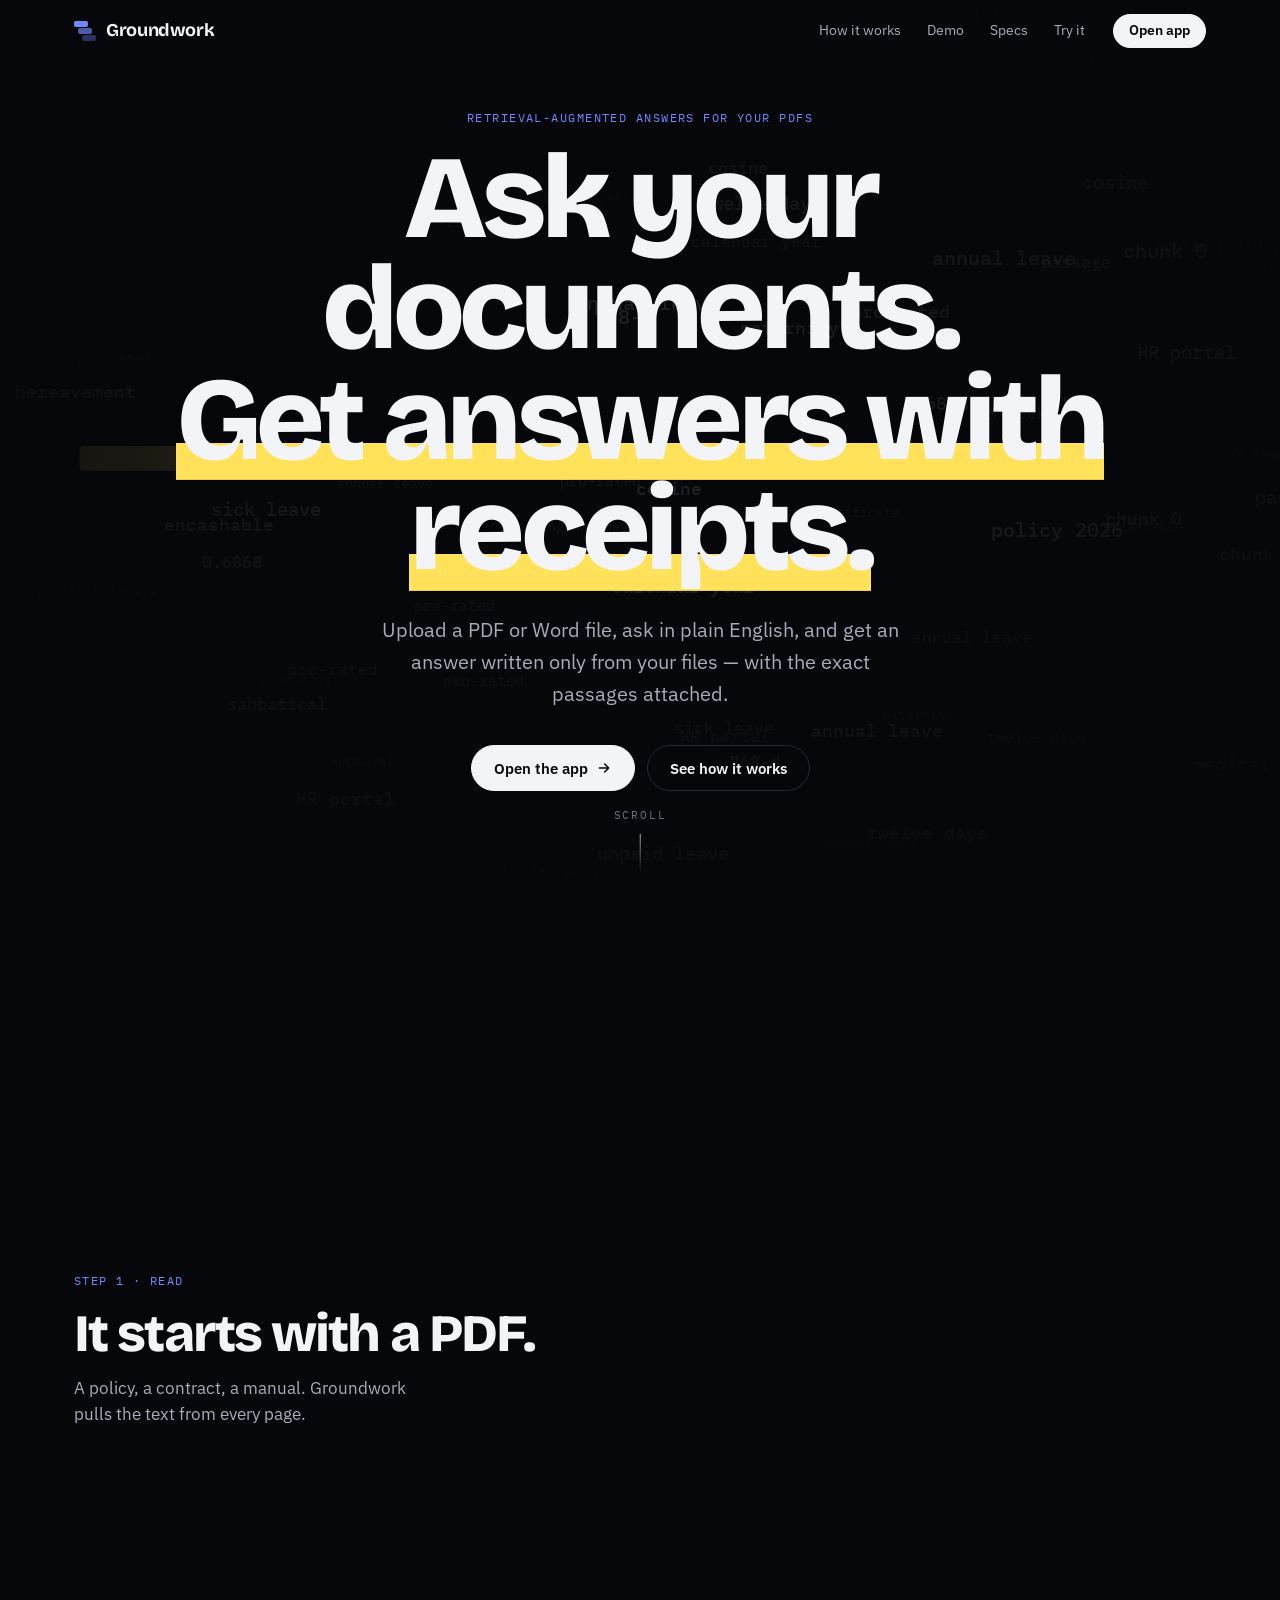
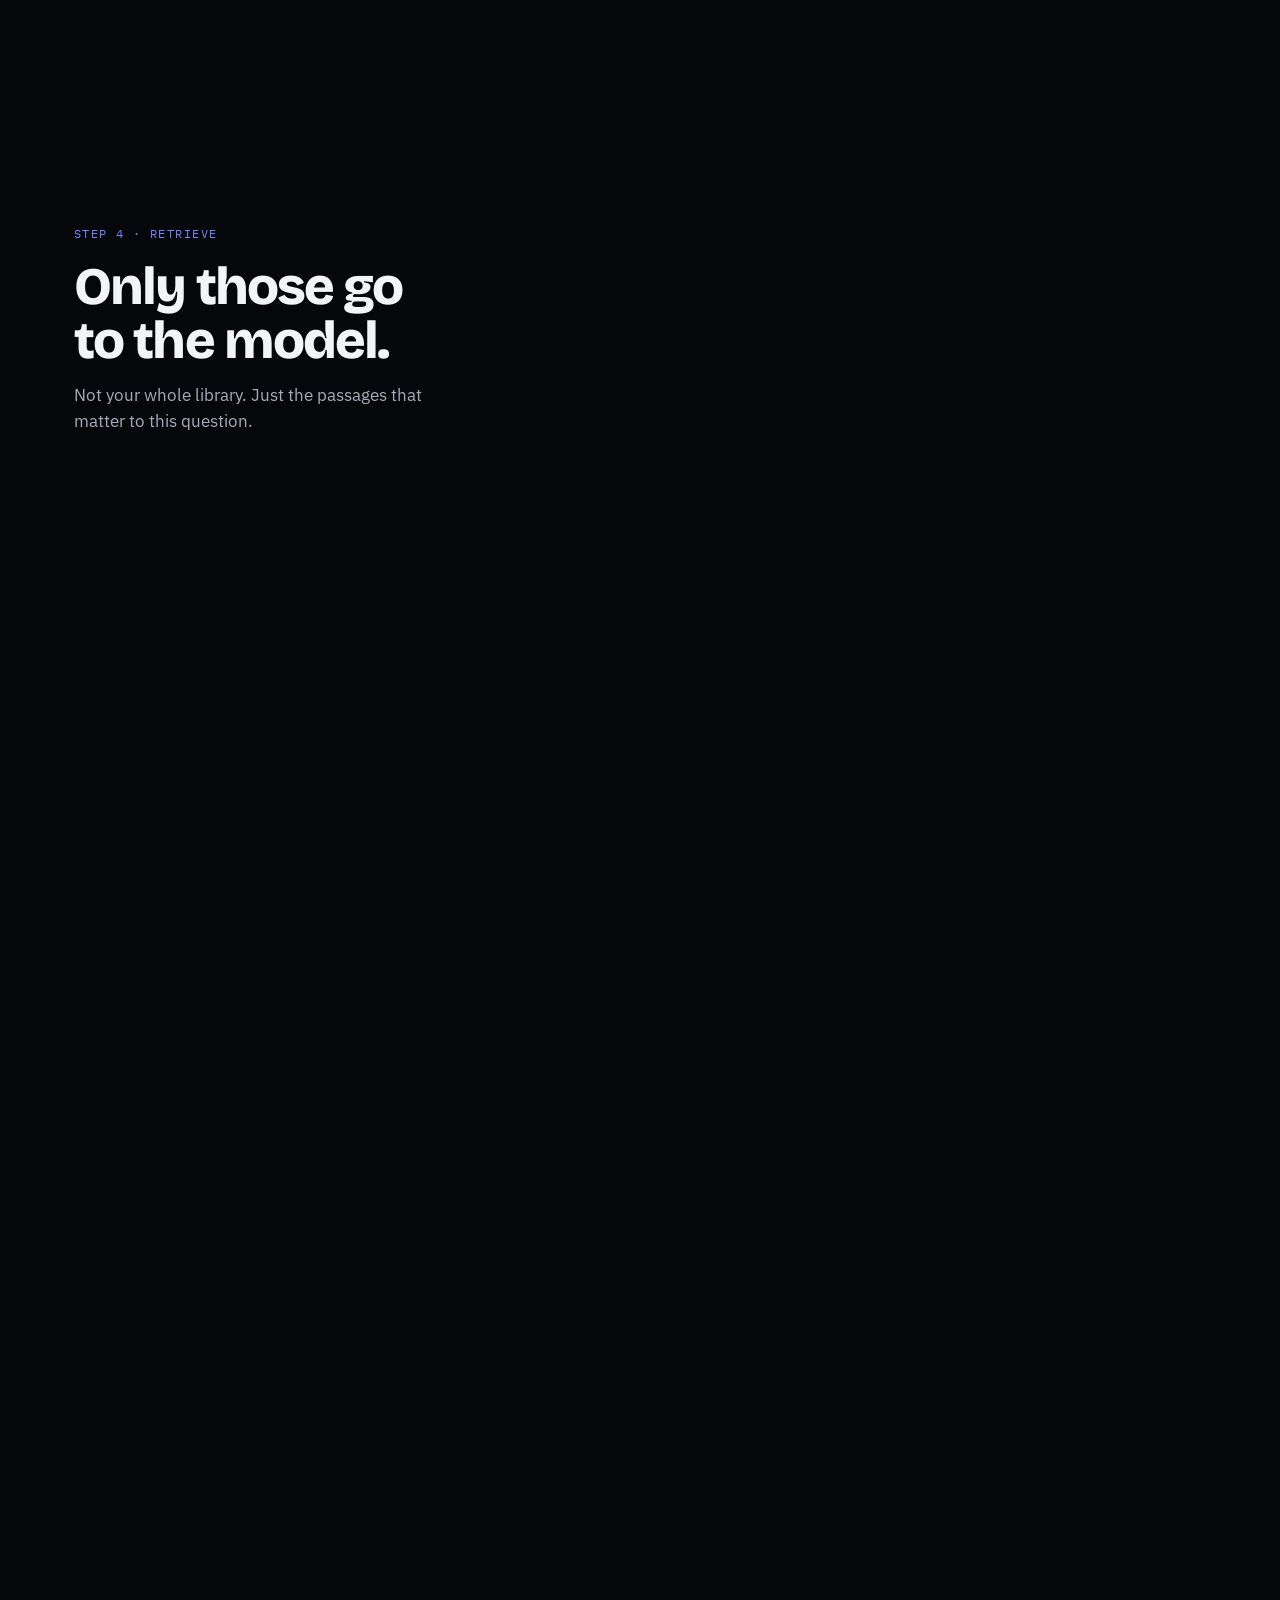
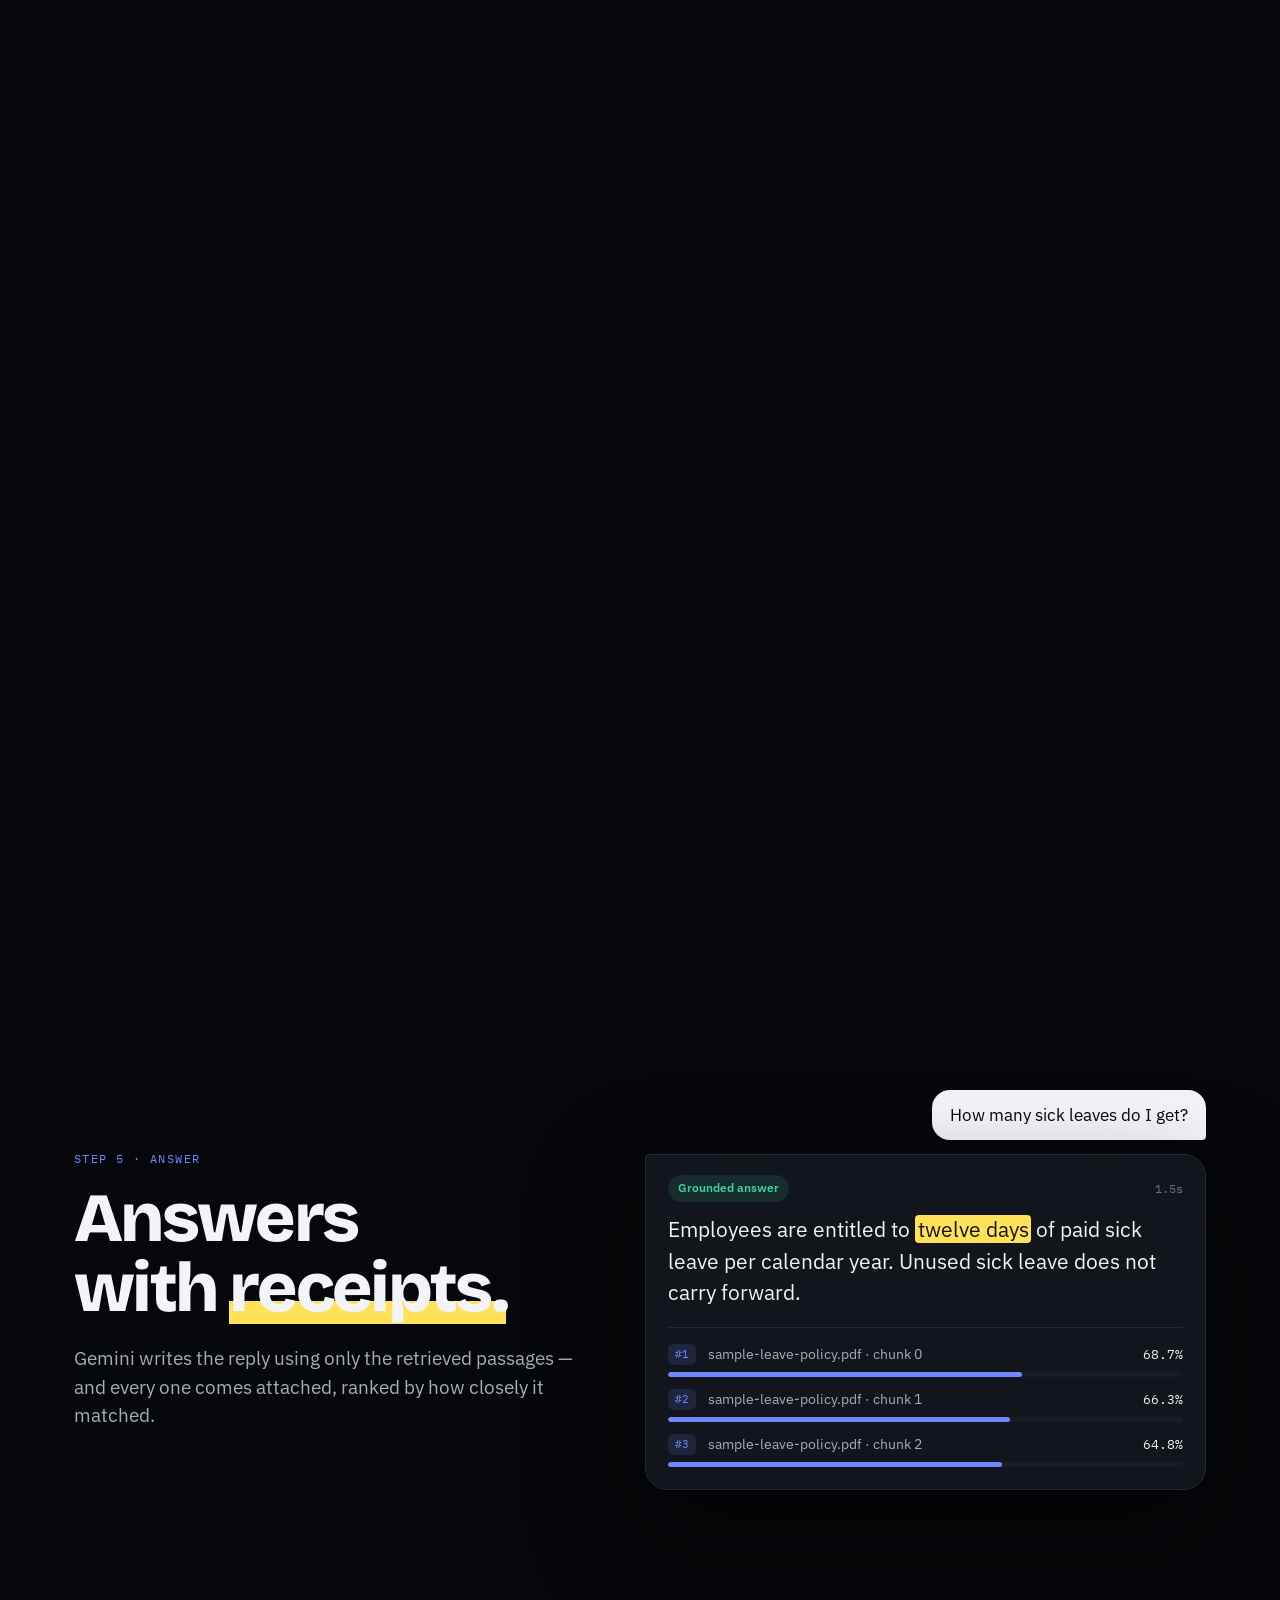
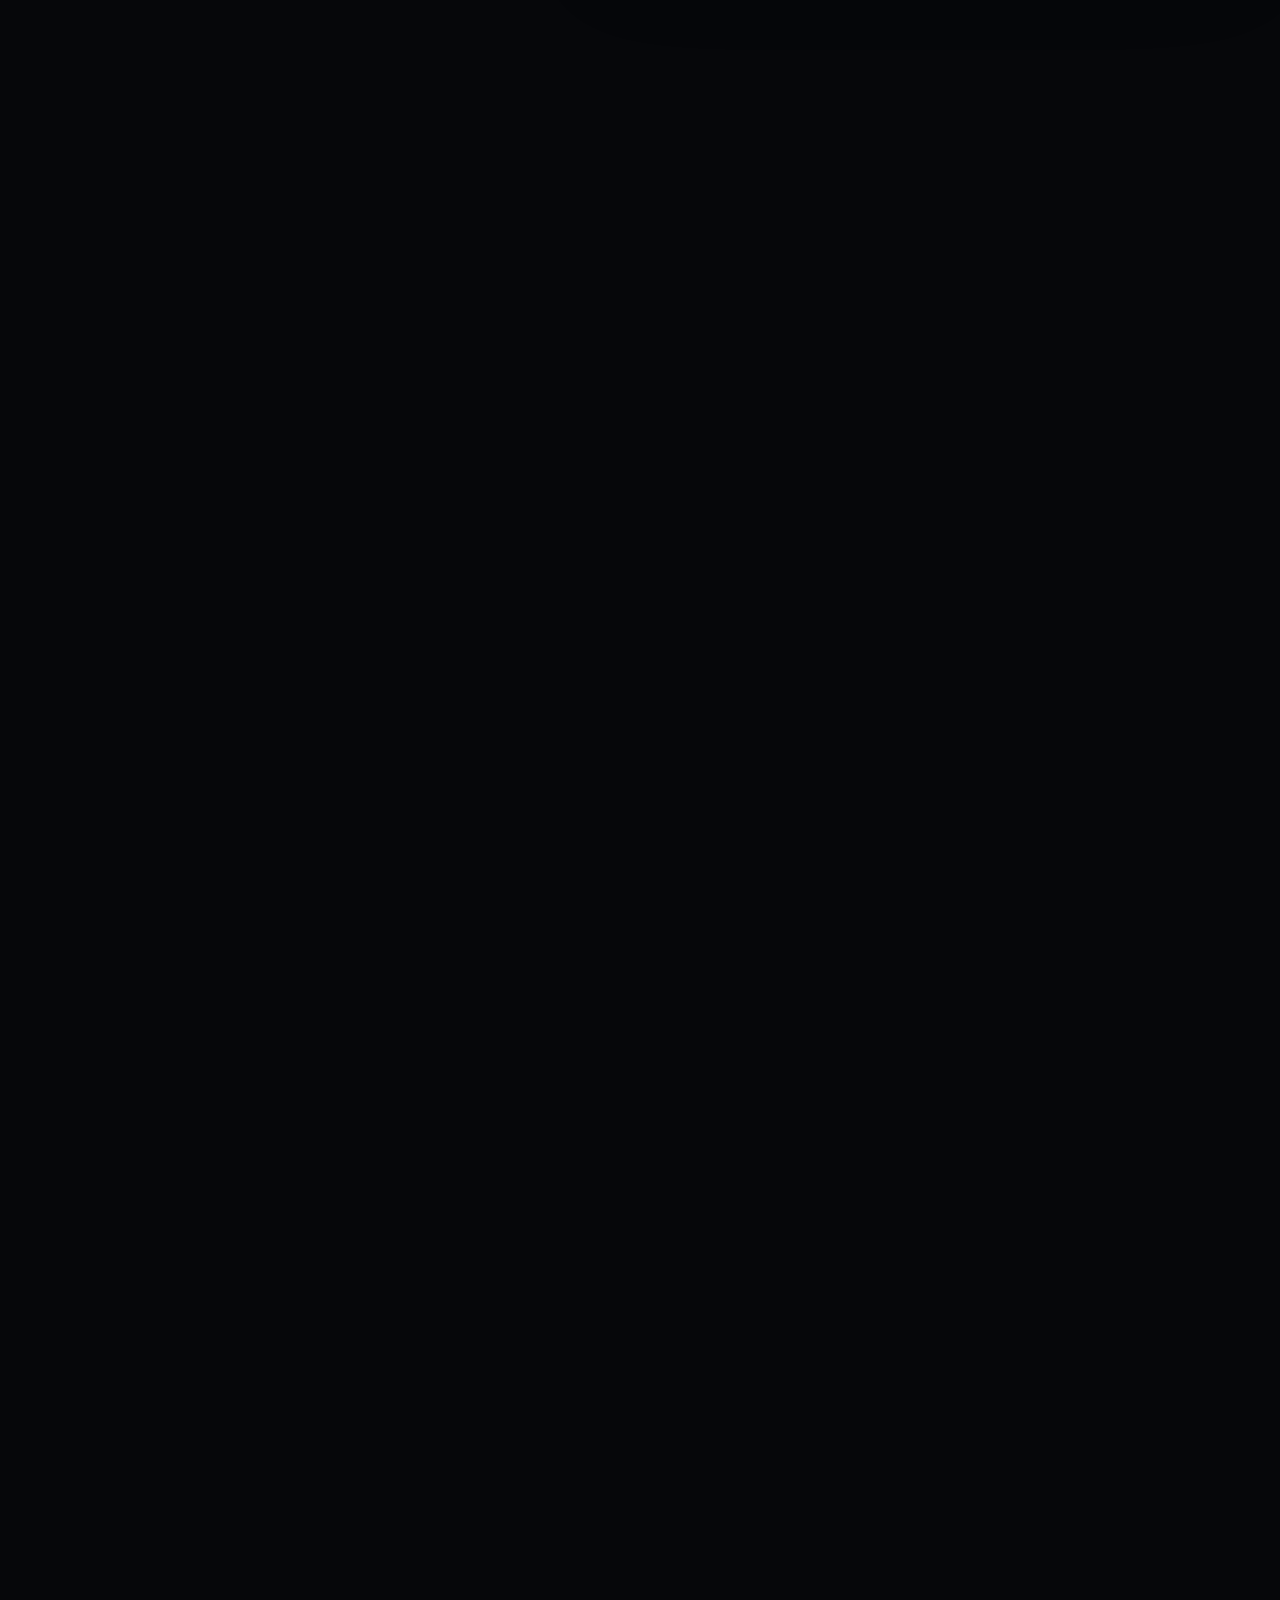
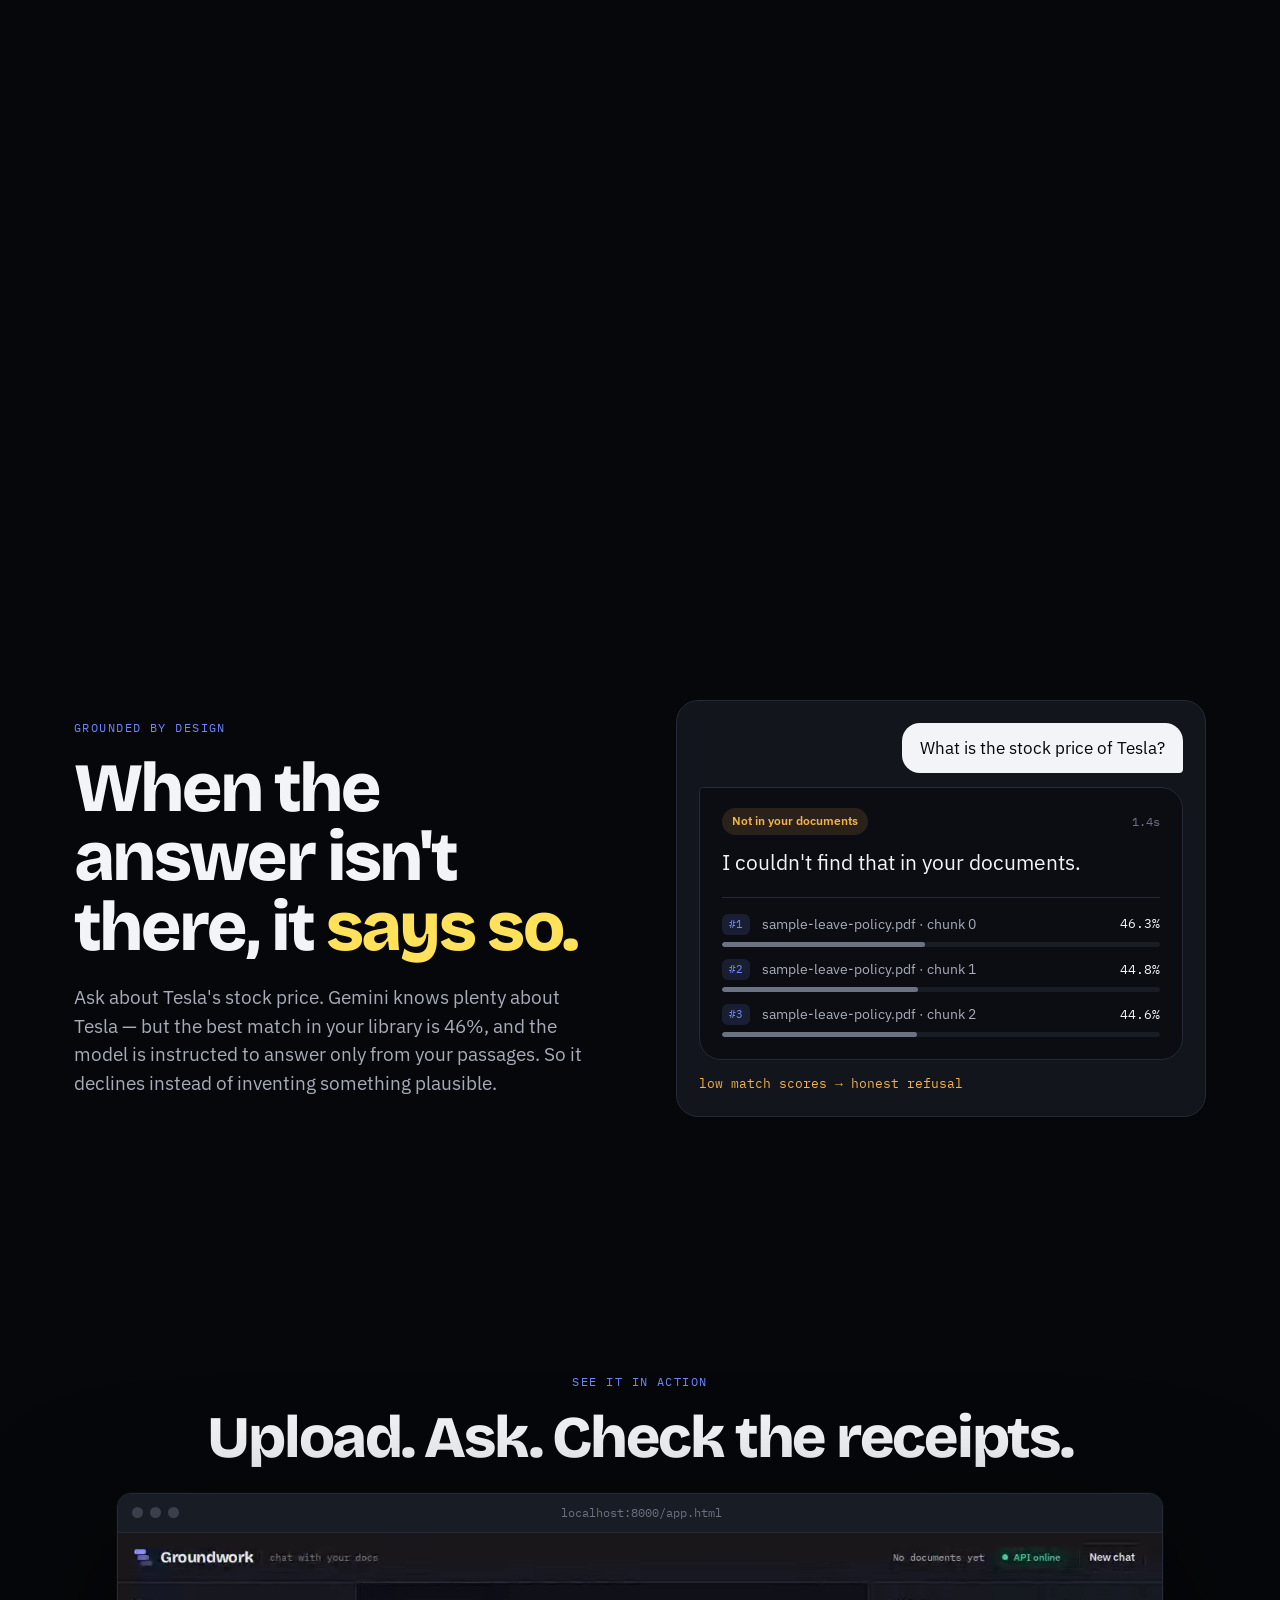
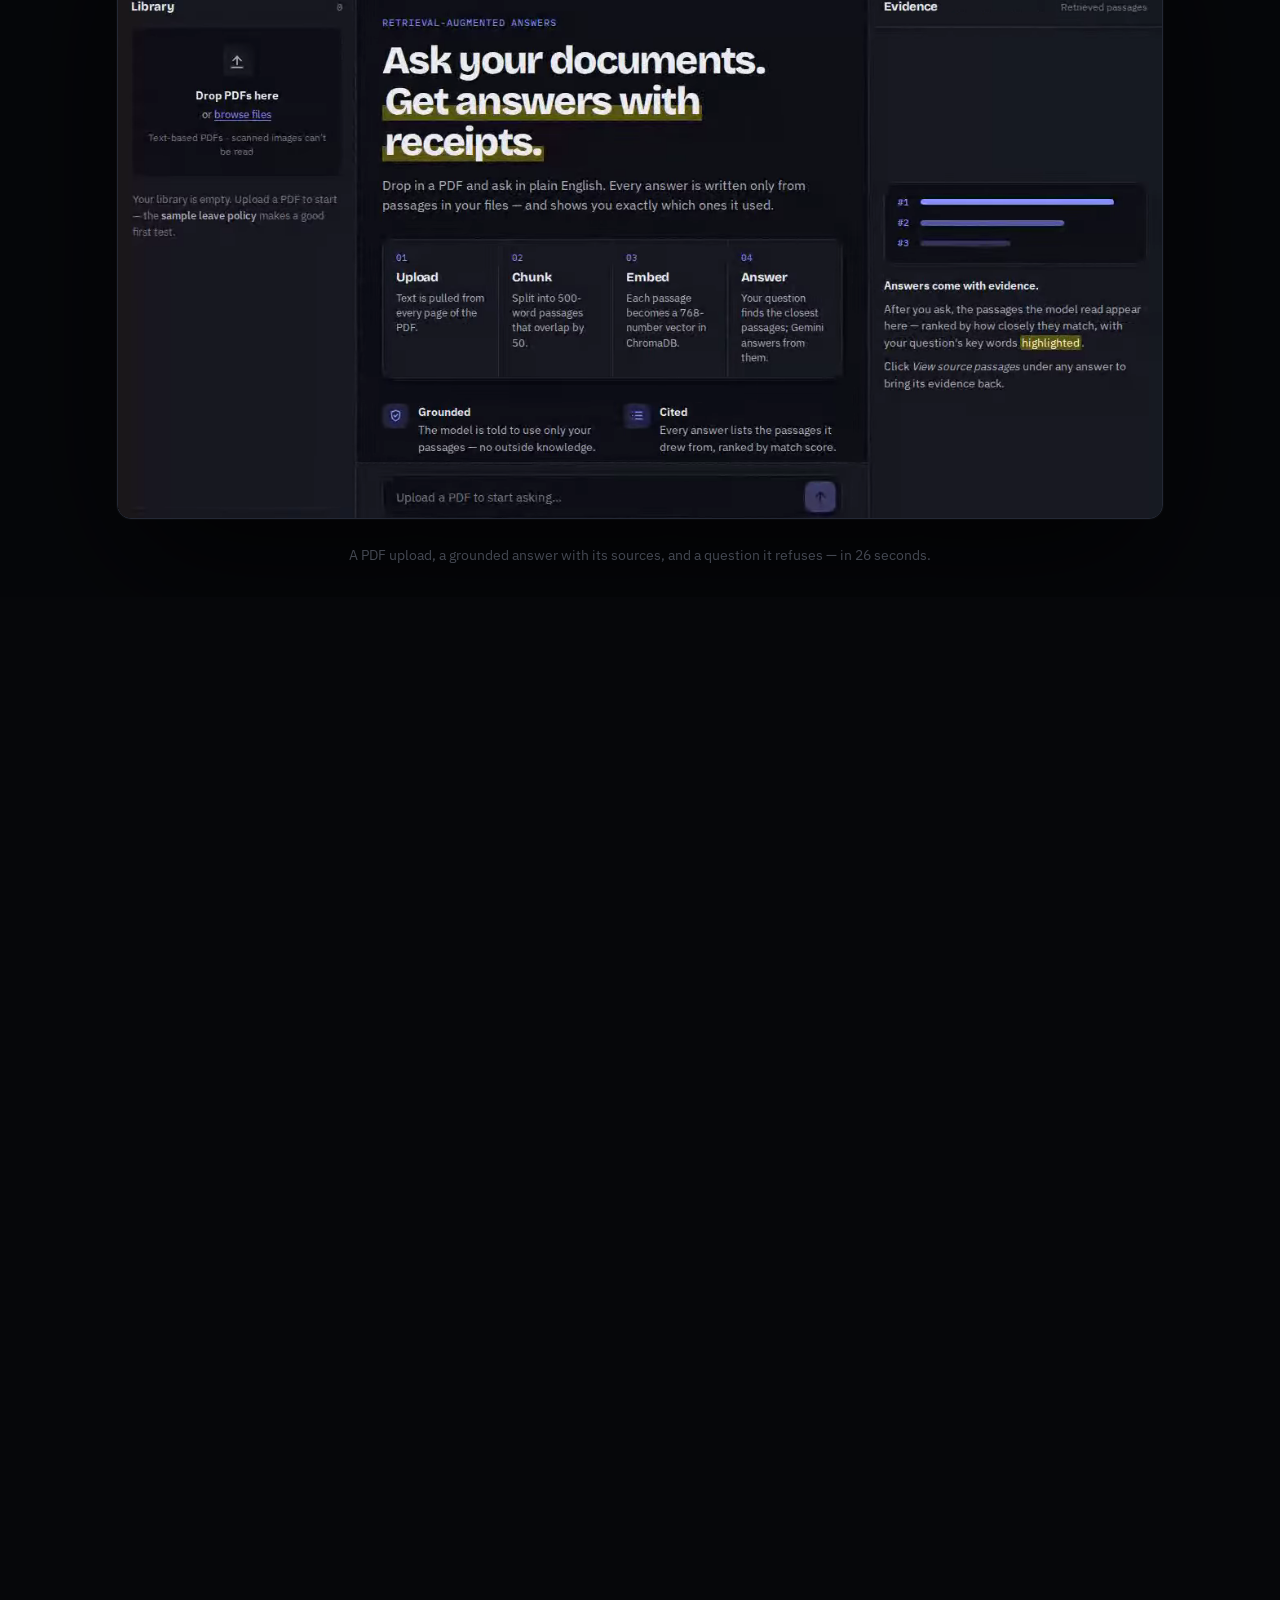
==== public/index.html @ 5cdd2538 "Page-number citations, Word/text uploads, duplicate and size checks - Chunks remember which PDF page" ====
<!DOCTYPE html>
<html lang="en">
<head>
<meta charset="UTF-8">
<meta name="viewport" content="width=device-width, initial-scale=1">
<title>Groundwork · Ask your documents</title>
<meta name="description" content="Upload a PDF, ask in plain English, and get answers grounded in your own documents — with the exact passages attached.">
<link rel="stylesheet" href="fonts/fonts.css">
<style>
  :root {
    --bg: #06070A;
    --bg-2: #0B0D12;
    --panel: #12151C;
    --panel-2: #181C25;
    --line: #242936;
    --ink: #F3F4F7;
    --ink-2: #A6ACBA;
    --ink-3: #6B7282;
    --accent: #7088FF;
    --accent-soft: rgba(112, 136, 255, .14);
    --marker: #FFE15A;
    --marker-ink: #14120A;
    --good: #3DD39B;
    --warn: #F2B34C;
    --display: "Bricolage Grotesque", ui-sans-serif, system-ui, -apple-system, sans-serif;
    --sans: "IBM Plex Sans", ui-sans-serif, system-ui, -apple-system, "Segoe UI", sans-serif;
    --mono: "IBM Plex Mono", ui-monospace, "SF Mono", Menlo, Consolas, monospace;
    --gutter: max(24px, calc((100vw - 1180px) / 2 + 24px));
    color-scheme: dark;
  }
  *, *::before, *::after { box-sizing: border-box; margin: 0; padding: 0; }
  [hidden] { display: none !important; }
  html { background: var(--bg); scroll-behavior: smooth; }
  body {
    background: var(--bg); color: var(--ink);
    font-family: var(--sans); font-size: 17px; line-height: 1.55;
    -webkit-font-smoothing: antialiased; overflow-x: hidden;
  }
  a { color: inherit; }
  :focus-visible { outline: 2px solid var(--accent); outline-offset: 3px; border-radius: 6px; }
  .mono { font-family: var(--mono); font-variant-numeric: tabular-nums; }
  .eyebrow { font-family: var(--mono); font-size: 12px; letter-spacing: .12em; text-transform: uppercase; color: var(--accent); margin-bottom: 16px; }
  .wrap { max-width: 1180px; margin: 0 auto; padding-inline: 24px; }
  .narrow { max-width: 780px; }
  .big {
    font-family: var(--display); font-weight: 800;
    font-size: clamp(36px, 5.4vw, 76px); line-height: 1.01; letter-spacing: -.038em; text-wrap: balance;
  }
  .lead { font-size: clamp(17px, 1.45vw, 20px); color: var(--ink-2); max-width: 54ch; margin-top: 20px; }
  .y { color: var(--marker); }
  .sweep {
    background-image: linear-gradient(var(--marker), var(--marker));
    background-repeat: no-repeat; background-position: 0 90%;
    background-size: var(--s, 0%) 28%;
  }

  /* ───────── nav ───────── */
  .nav {
    position: fixed; top: 0; left: 0; right: 0; z-index: 50;
    display: flex; align-items: center; gap: 28px; padding: 14px var(--gutter);
    border-bottom: 1px solid transparent;
    transition: background .3s, border-color .3s;
  }
  .nav.scrolled {
    background: rgba(6, 7, 10, .72); border-color: var(--line);
    -webkit-backdrop-filter: saturate(160%) blur(18px); backdrop-filter: saturate(160%) blur(18px);
  }
  .brand { display: flex; align-items: center; gap: 10px; text-decoration: none; font-family: var(--display); font-weight: 700; font-size: 18px; letter-spacing: -.02em; }
  .mark { position: relative; width: 22px; height: 22px; flex: none; }
  .mark i { position: absolute; height: 6px; width: 14px; border-radius: 2px; background: var(--accent); }
  .mark i:nth-child(1) { left: 0; top: 1px; }
  .mark i:nth-child(2) { left: 4px; top: 8px; opacity: .65; }
  .mark i:nth-child(3) { left: 8px; top: 15px; opacity: .35; }
  .nav-links { display: flex; gap: 26px; margin-left: auto; font-size: 14px; }
  .nav-links a { text-decoration: none; color: var(--ink-2); transition: color .2s; }
  .nav-links a:hover { color: var(--ink); }

  .btn {
    display: inline-flex; align-items: center; gap: 8px; cursor: pointer;
    font: 600 15px/1 var(--sans); padding: 14px 22px; border-radius: 999px; text-decoration: none;
    border: 1px solid var(--line); color: var(--ink); background: transparent;
    transition: transform .2s, background .2s, border-color .2s, color .2s;
  }
  .btn:hover { transform: translateY(-1px); border-color: var(--ink-3); }
  .btn.primary { background: var(--ink); color: var(--bg); border-color: var(--ink); }
  .btn.primary:hover { background: #FFFFFF; }
  .btn.sm { padding: 9px 15px; font-size: 13.5px; }
  .btn svg { transition: transform .2s; }
  .btn:hover svg { transform: translateX(3px); }

  /* ───────── hero ───────── */
  .hero { position: relative; height: 100vh; height: 100svh; min-height: 640px; display: grid; place-items: center; text-align: center; overflow: hidden; }
  #heroCanvas { position: absolute; inset: 0; width: 100%; height: 100%; }
  .hero::after {
    content: ""; position: absolute; inset: 0; pointer-events: none;
    background: radial-gradient(ellipse 70% 60% at 50% 50%, rgba(6,7,10,.35) 0%, rgba(6,7,10,.8) 62%, var(--bg) 100%);
  }
  .hero-inner { position: relative; z-index: 2; padding: 0 24px; max-width: 1160px; }
  .hero h1 {
    font-family: var(--display); font-weight: 800;
    font-size: clamp(46px, 9.2vw, 132px); line-height: .94; letter-spacing: -.048em; text-wrap: balance;
  }
  .hero h1 .sweep { animation: heroSweep 1.2s .9s cubic-bezier(.65, 0, .35, 1) forwards; background-size: 0% 26%; }
  @keyframes heroSweep { to { background-size: 100% 26%; } }
  .hero .sub { font-size: clamp(17px, 1.6vw, 21px); color: var(--ink-2); max-width: 44ch; margin: 28px auto 36px; }
  .hero-ctas { display: flex; gap: 12px; justify-content: center; flex-wrap: wrap; }
  .hero-inner > * { opacity: 0; transform: translateY(22px); animation: up 1s cubic-bezier(.2, .7, .2, 1) forwards; }
  .hero-inner > :nth-child(2) { animation-delay: .12s; }
  .hero-inner > :nth-child(3) { animation-delay: .28s; }
  .hero-inner > :nth-child(4) { animation-delay: .4s; }
  @keyframes up { to { opacity: 1; transform: none; } }
  .scroll-cue {
    position: absolute; bottom: 26px; left: 50%; transform: translateX(-50%); z-index: 2;
    font-family: var(--mono); font-size: 11px; letter-spacing: .16em; text-transform: uppercase; color: var(--ink-3);
    display: flex; flex-direction: column; align-items: center; gap: 10px;
  }
  .scroll-cue i { width: 1px; height: 40px; background: linear-gradient(var(--ink-2), transparent); animation: cue 2s ease-in-out infinite; transform-origin: top; }
  @keyframes cue { 0% { transform: scaleY(0); opacity: 1; } 60% { transform: scaleY(1); opacity: 1; } 100% { transform: scaleY(1); opacity: 0; } }

  /* ───────── pinned scenes ───────── */
  .scene { position: relative; height: var(--len, 400vh); }
  .stage { position: sticky; top: 0; height: 100vh; height: 100svh; overflow: hidden; }
  .stage canvas { position: absolute; inset: 0; width: 100%; height: 100%; display: block; }
  .shade { display: none; }
  .caps {
    position: absolute; z-index: 2; left: var(--gutter); top: 50%; transform: translateY(-50%);
    width: min(38vw, 470px); height: 360px; pointer-events: none;
  }
  .cap { position: absolute; inset: 0; display: flex; flex-direction: column; justify-content: center; opacity: 0; will-change: opacity, transform; }
  .cap h2 { font-family: var(--display); font-weight: 800; font-size: clamp(32px, 4.1vw, 58px); line-height: 1.02; letter-spacing: -.036em; text-wrap: balance; }
  .cap p:not(.eyebrow) { font-size: clamp(16px, 1.3vw, 19px); color: var(--ink-2); margin-top: 16px; max-width: 36ch; }

  .readout {
    position: absolute; z-index: 2; right: var(--gutter); bottom: 9%;
    width: 230px; padding: 12px 14px 10px; border: 1px solid var(--line); border-radius: 14px;
    background: rgba(18, 21, 28, .78); -webkit-backdrop-filter: blur(10px); backdrop-filter: blur(10px);
    font-family: var(--mono); font-size: 11.5px; opacity: 0;
  }
  .readout header { display: flex; justify-content: space-between; color: var(--ink-3); font-size: 10.5px; letter-spacing: .08em; text-transform: uppercase; margin-bottom: 8px; }
  .readout .vp { height: 176px; overflow: hidden; -webkit-mask-image: linear-gradient(transparent, #000 14%, #000 86%, transparent); mask-image: linear-gradient(transparent, #000 14%, #000 86%, transparent); }
  .readout .rows div { display: flex; justify-content: space-between; line-height: 1.75; color: var(--ink-2); font-variant-numeric: tabular-nums; }
  .readout .rows span:first-child { color: var(--ink-3); }

  /* answer scene */
  .answer-stage {
    display: grid; grid-template-columns: minmax(0, .95fr) minmax(0, 1.05fr); align-items: center; gap: 64px;
    padding-inline: var(--gutter);
  }
  .ans-demo { display: flex; flex-direction: column; gap: 14px; }
  .q-bubble { align-self: flex-end; background: var(--ink); color: var(--bg); padding: 12px 18px; border-radius: 18px 18px 4px 18px; font-size: 17px; opacity: 0; }
  .ans-card { background: var(--panel); border: 1px solid var(--line); border-radius: 4px 22px 22px 22px; padding: 20px 22px 22px; box-shadow: 0 40px 100px rgba(0,0,0,.5); opacity: 0; }
  .ans-card header { display: flex; align-items: center; gap: 10px; margin-bottom: 12px; min-height: 26px; }
  .badge { font-size: 12px; font-weight: 600; padding: 4px 10px; border-radius: 999px; background: rgba(61,211,155,.12); color: var(--good); opacity: 0; transform: scale(.9); transition: opacity .35s, transform .35s; }
  .badge.on { opacity: 1; transform: none; }
  .badge.warn { background: rgba(242,179,76,.13); color: var(--warn); }
  .ans-card .t { margin-left: auto; font-size: 11.5px; color: var(--ink-3); }
  .ans-text { font-size: clamp(18px, 1.65vw, 22px); line-height: 1.5; min-height: 4.5em; }
  .ans-text mark {
    color: inherit; border-radius: 4px; padding: 0 .12em;
    background: linear-gradient(var(--marker), var(--marker)) no-repeat 0 0 / var(--s, 0%) 100%;
  }
  .caret { display: inline-block; width: 2px; height: 1.05em; background: var(--accent); vertical-align: -.16em; margin-left: 2px; animation: blink 1s steps(1) infinite; }
  @keyframes blink { 50% { opacity: 0; } }
  .srcs { margin-top: 18px; padding-top: 16px; border-top: 1px solid var(--line); display: flex; flex-direction: column; gap: 12px; }
  .src-row { display: grid; grid-template-columns: auto minmax(0, 1fr) auto; align-items: center; gap: 7px 12px; opacity: 0; }
  .rk { font-family: var(--mono); font-size: 11px; color: var(--accent); background: var(--accent-soft); padding: 2px 7px; border-radius: 6px; }
  .nm { font-size: 13.5px; color: var(--ink-2); overflow: hidden; text-overflow: ellipsis; white-space: nowrap; }
  .pc { font-family: var(--mono); font-size: 12.5px; font-variant-numeric: tabular-nums; }
  .mt { grid-column: 1 / -1; height: 5px; border-radius: 3px; background: var(--panel-2); overflow: hidden; }
  .mt i { display: block; height: 100%; width: 0; background: var(--accent); border-radius: 3px; }

  /* ───────── honesty ───────── */
  .honest { padding: 20vh 0; }
  .honest .wrap { display: grid; grid-template-columns: 1fr 1fr; gap: 72px; align-items: center; }
  .refuse { background: var(--panel); border: 1px solid var(--line); border-radius: 22px; padding: 22px; display: flex; flex-direction: column; gap: 14px; }
  .refuse .q-bubble { opacity: 1; }
  .refuse .ans-card { opacity: 1; box-shadow: none; background: var(--bg-2); }
  .refuse .badge { opacity: 1; transform: none; }
  .refuse .ans-text { min-height: 0; }
  .refuse .src-row { opacity: 1; }
  .refuse .mt i { background: var(--ink-3); transition: width 1.4s .4s cubic-bezier(.2, .7, .2, 1); }
  .refuse.in .mt i { width: var(--w); }
  .refuse .note { font-size: 13px; color: var(--warn); font-family: var(--mono); }

  .rv { opacity: 0; transform: translateY(32px); transition: opacity 1s cubic-bezier(.2, .7, .2, 1), transform 1s cubic-bezier(.2, .7, .2, 1); }
  .rv.in { opacity: 1; transform: none; }
  .rv.d1 { transition-delay: .12s; }
  .rv.d2 { transition-delay: .24s; }

  /* ───────── film ───────── */
  .film-stage { display: flex; flex-direction: column; align-items: center; justify-content: center; gap: 26px; padding: 76px 24px 30px; }
  .film-copy { text-align: center; }
  .film-copy .big { font-size: clamp(32px, 4.6vw, 64px); }
  .window {
    width: min(1100px, 92vw, calc((100svh - 280px) * 1.684 + 2px));
    border-radius: var(--rad, 28px); overflow: hidden; border: 1px solid var(--line); background: var(--panel);
    box-shadow: 0 50px 140px rgba(0,0,0,.65), 0 0 0 1px rgba(255,255,255,.03);
    transform: scale(var(--k, .84)); transform-origin: 50% 30%; will-change: transform;
  }
  .chrome { display: flex; align-items: center; gap: 7px; padding: 10px 14px; background: var(--panel-2); border-bottom: 1px solid var(--line); }
  .chrome i { width: 11px; height: 11px; border-radius: 50%; background: #3A3F4C; }
  .chrome span { margin: 0 auto; font-family: var(--mono); font-size: 11.5px; color: var(--ink-3); padding-right: 51px; }
  .window video { display: block; width: 100%; height: auto; aspect-ratio: 1280 / 760; background: #0D0F14; }
  .film-cap { color: var(--ink-3); font-size: 14px; text-align: center; }

  /* ───────── specs ───────── */
  .specs { padding: 16vh 0; }
  .spec-grid { display: grid; grid-template-columns: repeat(3, 1fr); gap: 1px; background: var(--line); border: 1px solid var(--line); border-radius: 24px; overflow: hidden; margin-top: 56px; }
  .spec { background: var(--bg-2); padding: 36px 30px 34px; }
  .spec b { display: block; font-family: var(--display); font-weight: 800; font-size: clamp(58px, 6.2vw, 92px); line-height: 1; letter-spacing: -.045em; font-variant-numeric: tabular-nums; }
  .spec.hot b { color: var(--marker); }
  .spec span { display: block; font-weight: 600; font-size: 17px; margin-top: 14px; }
  .spec p { color: var(--ink-2); font-size: 15px; margin-top: 6px; }

  /* ───────── stack ───────── */
  .stack { padding: 4vh 0 16vh; }
  .stack-grid { display: grid; grid-template-columns: repeat(3, 1fr); gap: 16px; margin-top: 48px; }
  .tool { border: 1px solid var(--line); border-radius: 20px; padding: 24px; background: linear-gradient(180deg, var(--panel), var(--bg-2)); transition: border-color .25s, transform .25s; }
  .tool:hover { border-color: var(--accent); transform: translateY(-3px); }
  .tool .role { font-family: var(--mono); font-size: 11px; letter-spacing: .1em; text-transform: uppercase; color: var(--accent); }
  .tool h3 { font-family: var(--display); font-weight: 700; font-size: 22px; letter-spacing: -.02em; margin-top: 10px; }
  .tool p { font-size: 15px; color: var(--ink-2); margin-top: 6px; }

  /* ───────── live try ───────── */
  .try { padding: 16vh 0 18vh; background: radial-gradient(ellipse 60% 50% at 50% 0%, rgba(112,136,255,.16), transparent 70%); }
  .try .wrap { text-align: center; }
  .live-status { display: inline-flex; align-items: center; gap: 10px; font-size: 14px; color: var(--ink-2); margin: 26px 0 30px; padding: 8px 15px; border: 1px solid var(--line); border-radius: 999px; background: var(--panel); }
  .live-status i { width: 8px; height: 8px; border-radius: 50%; background: var(--ink-3); flex: none; }
  .live-status.ok i { background: var(--good); box-shadow: 0 0 0 4px rgba(61,211,155,.15); }
  .live-status.down i { background: #FF7A7A; }
  .live-status code { font-family: var(--mono); font-size: 12.5px; color: var(--ink); }
  .live-form { display: flex; gap: 10px; padding: 8px; border: 1px solid var(--line); border-radius: 20px; background: var(--panel); transition: border-color .2s, box-shadow .2s; }
  .live-form:focus-within { border-color: var(--accent); box-shadow: 0 0 0 5px var(--accent-soft); }
  .live-form input { flex: 1; min-width: 0; background: transparent; border: 0; outline: 0; color: var(--ink); font: inherit; font-size: 17px; padding: 10px 12px; }
  .live-form input::placeholder { color: var(--ink-3); }
  .live-form .btn { padding: 12px 22px; }
  .live-form .btn:disabled { opacity: .4; cursor: not-allowed; transform: none; }
  .live-chips { display: flex; flex-wrap: wrap; gap: 8px; justify-content: center; margin-top: 14px; }
  .live-chips button { font: inherit; font-size: 13.5px; color: var(--ink-2); background: transparent; border: 1px solid var(--line); border-radius: 999px; padding: 7px 13px; cursor: pointer; transition: border-color .2s, color .2s; }
  .live-chips button:hover:not(:disabled) { border-color: var(--accent); color: var(--ink); }
  .live-chips button:disabled { opacity: .4; cursor: not-allowed; }
  #liveOut { text-align: left; margin-top: 26px; }
  .live-card { background: var(--panel); border: 1px solid var(--line); border-radius: 20px; padding: 18px 20px 14px; animation: up .5s cubic-bezier(.2, .7, .2, 1) both; }
  .live-card .badge { opacity: 1; transform: none; }
  .live-card .ans { font-size: 18px; line-height: 1.55; margin: 12px 0 14px; }
  .live-card .ans strong { background: var(--marker); color: var(--marker-ink); padding: 0 .15em; border-radius: 3px; font-weight: 600; }
  .src-chip { display: inline-flex; gap: 8px; font-family: var(--mono); font-size: 12px; color: var(--ink-2); border: 1px solid var(--line); border-radius: 8px; padding: 5px 9px; margin: 0 6px 6px 0; }
  .src-chip b { color: var(--accent); font-weight: 500; }
  .thinking { display: inline-flex; gap: 4px; }
  .thinking i { width: 6px; height: 6px; border-radius: 50%; background: var(--accent); animation: pulse 1.2s infinite; }
  .thinking i:nth-child(2) { animation-delay: .15s; }
  .thinking i:nth-child(3) { animation-delay: .3s; }
  @keyframes pulse { 0%, 80%, 100% { opacity: .25; } 40% { opacity: 1; } }
  .try-cta { margin-top: 44px; }

  footer { max-width: 1180px; margin: 0 auto; padding: 28px 24px 36px; border-top: 1px solid var(--line); display: flex; justify-content: space-between; gap: 16px; flex-wrap: wrap; color: var(--ink-3); font-size: 13.5px; }
  footer a { color: var(--ink-2); text-decoration: none; }
  footer a:hover { color: var(--ink); }

  /* ───────── responsive ───────── */
  @media (max-width: 900px) {
    .hero::after { background: radial-gradient(ellipse 90% 55% at 50% 48%, rgba(6,7,10,.7) 0%, rgba(6,7,10,.88) 60%, var(--bg) 100%); }
    .nav-links { display: none; }
    .nav .btn { margin-left: auto; }
    .caps { left: 20px; right: 20px; width: auto; top: auto; bottom: 5%; transform: none; height: 230px; }
    .cap h2 { font-size: clamp(28px, 7.6vw, 42px); }
    .cap p:not(.eyebrow) { font-size: 15.5px; margin-top: 10px; }
    .shade { display: block; position: absolute; left: 0; right: 0; bottom: 0; height: 48%; z-index: 1; background: linear-gradient(transparent, var(--bg) 42%); }
    .readout { display: none; }
    .answer-stage { grid-template-columns: 1fr; gap: 26px; align-content: center; padding-top: 64px; }
    .answer-stage .big { font-size: clamp(32px, 8vw, 46px); }
    .answer-stage .lead { display: none; }
    .honest .wrap { grid-template-columns: 1fr; gap: 40px; }
    .spec-grid, .stack-grid { grid-template-columns: 1fr 1fr; }
  }
  @media (max-width: 560px) {
    .spec-grid, .stack-grid { grid-template-columns: 1fr; }
    .live-form { flex-direction: column; }
    .ans-text { font-size: 17px; }
  }

  /* reduced motion: no pinning, no scrubbing — everything shown at rest */
  .reduced { scroll-behavior: auto; }
  .reduced .scene { height: auto; }
  .reduced .stage { position: relative; height: auto; overflow: visible; }
  .reduced .stage canvas { position: relative; height: 70vh; }
  .reduced .caps { position: relative; left: auto; top: auto; transform: none; width: auto; height: auto; max-width: 1180px; margin: 0 auto; padding: 0 24px 60px; display: grid; gap: 36px; }
  .reduced .cap { position: static; opacity: 1 !important; transform: none !important; }
  .reduced .shade, .reduced .readout { display: none; }
  .reduced .answer-stage { padding-block: 12vh; }
  .reduced .film-stage { padding-block: 12vh; }
  @media (prefers-reduced-motion: reduce) {
    *, *::before, *::after { animation-duration: .001s !important; animation-delay: 0s !important; transition-duration: .001s !important; }
  }
</style>
</head>
<body>

<nav class="nav" id="nav">
  <a class="brand" href="#top" aria-label="Groundwork, back to top">
    <span class="mark" aria-hidden="true"><i></i><i></i><i></i></span>Groundwork
  </a>
  <div class="nav-links">
    <a href="#how">How it works</a>
    <a href="#demo">Demo</a>
    <a href="#specs">Specs</a>
    <a href="#try">Try it</a>
  </div>
  <a class="btn primary sm" href="app.html">Open app</a>
</nav>

<!-- ═════════ HERO ═════════ -->
<header class="hero" id="top">
  <canvas id="heroCanvas" aria-hidden="true"></canvas>
  <div class="hero-inner">
    <p class="eyebrow">Retrieval-augmented answers for your PDFs</p>
    <h1>Ask your documents.<br><span class="sweep">Get answers with receipts.</span></h1>
    <p class="sub">Upload a PDF or Word file, ask in plain English, and get an answer written only from your files — with the exact passages attached.</p>
    <div class="hero-ctas">
      <a class="btn primary" href="app.html">Open the app
        <svg width="16" height="16" viewBox="0 0 24 24" fill="none" stroke="currentColor" stroke-width="2.2" stroke-linecap="round" stroke-linejoin="round"><path d="M5 12h14M13 6l6 6-6 6"/></svg>
      </a>
      <a class="btn" href="#how">See how it works</a>
    </div>
  </div>
  <div class="scroll-cue" aria-hidden="true">Scroll<i></i></div>
</header>

<!-- ═════════ SCENE 1: READ + CHUNK ═════════ -->
<section class="scene" id="how" data-scene="split" style="--len: 420vh">
  <div class="stage">
    <canvas id="splitCanvas" aria-hidden="true"></canvas>
    <div class="shade"></div>
    <div class="caps">
      <div class="cap" data-in="0" data-out=".27">
        <p class="eyebrow">Step 1 · Read</p>
        <h2>It starts with a PDF.</h2>
        <p>A policy, a contract, a manual. Groundwork pulls the text from every page.</p>
      </div>
      <div class="cap" data-in=".3" data-out=".5">
        <p class="eyebrow">Step 2 · Chunk</p>
        <h2>Cut into passages.</h2>
        <p>500 words each — enough to hold a complete thought, focused enough to be about one thing.</p>
      </div>
      <div class="cap" data-in=".52" data-out=".71">
        <p class="eyebrow">Step 2 · Chunk</p>
        <h2>Each one overlaps <span class="y">the next.</span></h2>
        <p>50 shared words at every boundary, so a sentence that lands on the edge is never cut in half.</p>
      </div>
      <div class="cap" data-in=".74" data-out="1">
        <p class="eyebrow">Step 2 · Chunk</p>
        <h2>1,089 words.<br>Three passages.</h2>
        <p>Now they need to be understood — not just stored.</p>
      </div>
    </div>
  </div>
</section>

<!-- ═════════ SCENE 2: EMBED + RETRIEVE ═════════ -->
<section class="scene" data-scene="space" style="--len: 640vh">
  <div class="stage">
    <canvas id="spaceCanvas" aria-hidden="true"></canvas>
    <div class="shade"></div>
    <div class="caps">
      <div class="cap" data-in="0" data-out=".15">
        <p class="eyebrow">Step 3 · Embed</p>
        <h2>Meaning becomes math.</h2>
        <p>Gemini turns every passage into a list of 768 numbers that captures what it's about.</p>
      </div>
      <div class="cap" data-in=".17" data-out=".43">
        <p class="eyebrow">Step 3 · Embed</p>
        <h2>Similar ideas land close together.</h2>
        <p>Sick-leave passages cluster here, holidays over there — even when they share no words. The map lives in ChromaDB, on your machine.</p>
      </div>
      <div class="cap" data-in=".46" data-out=".62">
        <p class="eyebrow">Step 4 · Retrieve</p>
        <h2>Your question joins the map.</h2>
        <p>It's embedded the same way, then placed among your passages.</p>
      </div>
      <div class="cap" data-in=".64" data-out=".82">
        <p class="eyebrow">Step 4 · Retrieve</p>
        <h2>Its nearest neighbours become the <span class="y">sources.</span></h2>
        <p>ChromaDB finds the five closest passages by cosine similarity — in milliseconds.</p>
      </div>
      <div class="cap" data-in=".84" data-out="1">
        <p class="eyebrow">Step 4 · Retrieve</p>
        <h2>Only those go to the model.</h2>
        <p>Not your whole library. Just the passages that matter to this question.</p>
      </div>
    </div>
    <div class="readout" id="readout" aria-hidden="true">
      <header><span>passage 0</span><span>768-d</span></header>
      <div class="vp"><div class="rows" id="readoutRows"></div></div>
    </div>
  </div>
</section>

<!-- ═════════ SCENE 3: ANSWER ═════════ -->
<section class="scene" data-scene="answer" style="--len: 320vh">
  <div class="stage answer-stage">
    <div class="ans-copy">
      <p class="eyebrow">Step 5 · Answer</p>
      <h2 class="big">Answers with <span class="sweep" id="ansSweep">receipts.</span></h2>
      <p class="lead">Gemini writes the reply using only the retrieved passages — and every one comes attached, ranked by how closely it matched.</p>
    </div>
    <div class="ans-demo" aria-hidden="true">
      <div class="q-bubble" id="ansQ">How many sick leaves do I get?</div>
      <article class="ans-card" id="ansCard">
        <header><span class="badge" id="ansBadge">Grounded answer</span><span class="t mono">1.5s</span></header>
        <p class="ans-text" id="ansText"></p>
        <div class="srcs">
          <div class="src-row"><span class="rk">#1</span><span class="nm">sample-leave-policy.pdf · chunk 0</span><span class="pc" data-v="68.7">0.0%</span><div class="mt"><i></i></div></div>
          <div class="src-row"><span class="rk">#2</span><span class="nm">sample-leave-policy.pdf · chunk 1</span><span class="pc" data-v="66.3">0.0%</span><div class="mt"><i></i></div></div>
          <div class="src-row"><span class="rk">#3</span><span class="nm">sample-leave-policy.pdf · chunk 2</span><span class="pc" data-v="64.8">0.0%</span><div class="mt"><i></i></div></div>
        </div>
      </article>
    </div>
  </div>
</section>

<!-- ═════════ HONESTY ═════════ -->
<section class="honest">
  <div class="wrap">
    <div>
      <p class="eyebrow rv">Grounded by design</p>
      <h2 class="big rv d1">When the answer isn't there, it <span class="y">says so.</span></h2>
      <p class="lead rv d2">Ask about Tesla's stock price. Gemini knows plenty about Tesla — but the best match in your library is 46%, and the model is instructed to answer only from your passages. So it declines instead of inventing something plausible.</p>
    </div>
    <div class="refuse rv d1" id="refuse">
      <div class="q-bubble">What is the stock price of Tesla?</div>
      <article class="ans-card">
        <header><span class="badge warn">Not in your documents</span><span class="t mono">1.4s</span></header>
        <p class="ans-text">I couldn't find that in your documents.</p>
        <div class="srcs">
          <div class="src-row"><span class="rk">#1</span><span class="nm">sample-leave-policy.pdf · chunk 0</span><span class="pc">46.3%</span><div class="mt"><i style="--w: 46.3%"></i></div></div>
          <div class="src-row"><span class="rk">#2</span><span class="nm">sample-leave-policy.pdf · chunk 1</span><span class="pc">44.8%</span><div class="mt"><i style="--w: 44.8%"></i></div></div>
          <div class="src-row"><span class="rk">#3</span><span class="nm">sample-leave-policy.pdf · chunk 2</span><span class="pc">44.6%</span><div class="mt"><i style="--w: 44.6%"></i></div></div>
        </div>
      </article>
      <p class="note">low match scores → honest refusal</p>
    </div>
  </div>
</section>

<!-- ═════════ FILM ═════════ -->
<section class="scene" id="demo" data-scene="film" style="--len: 220vh">
  <div class="stage film-stage">
    <div class="film-copy">
      <p class="eyebrow">See it in action</p>
      <h2 class="big">Upload. Ask. Check the receipts.</h2>
    </div>
    <div class="window" id="filmWin">
      <div class="chrome"><i></i><i></i><i></i><span>localhost:8000/app.html</span></div>
      <video id="demoVideo" muted loop playsinline preload="metadata" poster="media/demo-poster.jpg" aria-label="Screen recording: uploading a PDF, asking about sick leave, viewing sources, and a refused question about Tesla">
        <source src="media/demo.mp4" type="video/mp4">
        <source src="media/demo.webm" type="video/webm">
      </video>
    </div>
    <p class="film-cap">A PDF upload, a grounded answer with its sources, and a question it refuses — in 26 seconds.</p>
  </div>
</section>

<!-- ═════════ SPECS ═════════ -->
<section class="specs" id="specs">
  <div class="wrap">
    <p class="eyebrow rv">By the numbers</p>
    <h2 class="big rv d1">Small numbers.<br>Careful choices.</h2>
    <div class="spec-grid rv d2">
      <div class="spec"><b data-count="500">0</b><span>words per passage</span><p>Enough context to answer from, focused enough to rank well.</p></div>
      <div class="spec"><b data-count="50">0</b><span>words of overlap</span><p>Sentences that land on a boundary survive whole in at least one passage.</p></div>
      <div class="spec"><b data-count="768">0</b><span>numbers per vector</span><p>Truncated from 3,072 — a quarter of the storage for almost the same accuracy.</p></div>
      <div class="spec"><b data-count="5">0</b><span>passages per answer</span><p>The closest matches by cosine similarity, and nothing else.</p></div>
      <div class="spec hot"><b data-count="0">0</b><span>outside facts</span><p>The model is instructed to answer only from your passages — or say it can't.</p></div>
      <div class="spec"><b data-count="49">0</b><span>tests passing</span><p>Chunking, every API path and suggested questions — run on every push by GitHub Actions.</p></div>
    </div>
  </div>
</section>

<!-- ═════════ STACK ═════════ -->
<section class="stack">
  <div class="wrap">
    <p class="eyebrow rv">Under the hood</p>
    <h2 class="big rv d1">Six parts, one job each.</h2>
    <div class="stack-grid">
      <div class="tool rv"><p class="role">API</p><h3>FastAPI</h3><p>Upload, ask, list and delete endpoints — plus this page. Swagger docs for free.</p></div>
      <div class="tool rv d1"><p class="role">Read</p><h3>pypdf + python-docx</h3><p>Pulls text from PDFs page by page — so answers can cite page numbers — plus Word and text files.</p></div>
      <div class="tool rv d2"><p class="role">Embed</p><h3>gemini-embedding-001</h3><p>Turns passages and questions into 768-number vectors, tuned for retrieval.</p></div>
      <div class="tool rv"><p class="role">Store</p><h3>ChromaDB</h3><p>A local vector database with an HNSW index for fast cosine-similarity search.</p></div>
      <div class="tool rv d1"><p class="role">Answer</p><h3>Gemini 3.8 Flash</h3><p>Writes the reply from retrieved passages only, under a strict grounding instruction.</p></div>
      <div class="tool rv d2"><p class="role">Verify</p><h3>pytest</h3><p>Guards the chunking contract — overlap, ordering and counts — on every run.</p></div>
    </div>
  </div>
</section>

<!-- ═════════ LIVE ═════════ -->
<section class="try" id="try">
  <div class="wrap narrow">
    <p class="eyebrow rv">Live</p>
    <h2 class="big rv d1">Try it on your documents.</h2>
    <div class="live-status rv d2" id="liveStatus"><i></i><span>Checking your server…</span></div>
    <form class="live-form rv d2" id="liveForm">
      <input id="liveInput" placeholder="Ask something in your library…" autocomplete="off" aria-label="Question">
      <button class="btn primary" id="liveBtn" type="submit">Ask</button>
    </form>
    <div class="live-chips" id="liveChips">
      <button type="button" data-q="How many sick leaves do I get?">How many sick leaves do I get?</button>
      <button type="button" data-q="How long is paternity leave?">How long is paternity leave?</button>
      <button type="button" data-q="What is the stock price of Tesla?">What is the stock price of Tesla?</button>
    </div>
    <div id="liveOut" aria-live="polite"></div>
    <div class="try-cta">
      <a class="btn primary" href="app.html">Open the full app
        <svg width="16" height="16" viewBox="0 0 24 24" fill="none" stroke="currentColor" stroke-width="2.2" stroke-linecap="round" stroke-linejoin="round"><path d="M5 12h14M13 6l6 6-6 6"/></svg>
      </a>
    </div>
  </div>
</section>

<footer>
  <span>Groundwork — built by Aryan Mehtele with FastAPI, Gemini and ChromaDB.</span>
  <span><a href="app.html">App</a> · <a href="/docs">API docs</a> · <a href="#top">Back to top</a></span>
</footer>

<script>
/* ═════════ utilities ═════════ */
const $ = (s, r = document) => r.querySelector(s);
const $$ = (s, r = document) => [...r.querySelectorAll(s)];
const clamp = (v, a, b) => Math.min(b, Math.max(a, v));
const lerp = (a, b, t) => a + (b - a) * t;
const seg = (p, a, b) => clamp((p - a) / (b - a), 0, 1);
const ease = (t) => (t < .5 ? 4 * t * t * t : 1 - Math.pow(-2 * t + 2, 3) / 2);
const easeOut = (t) => 1 - Math.pow(1 - t, 3);
const REDUCED = matchMedia("(prefers-reduced-motion: reduce)").matches;
if (REDUCED) document.documentElement.classList.add("reduced");

function rng(seed) {
  return () => {
    seed |= 0; seed = (seed + 0x6D2B79F5) | 0;
    let t = Math.imul(seed ^ (seed >>> 15), 1 | seed);
    t = (t + Math.imul(t ^ (t >>> 7), 61 | t)) ^ t;
    return ((t ^ (t >>> 14)) >>> 0) / 4294967296;
  };
}
function esc(s) {
  return String(s ?? "").replace(/[&<>"']/g, (c) => ({ "&": "&amp;", "<": "&lt;", ">": "&gt;", '"': "&quot;", "'": "&#39;" }[c]));
}
function fitCanvas(c) {
  const ctx = c.getContext("2d");
  const fit = () => {
    const r = c.getBoundingClientRect();
    const d = Math.min(window.devicePixelRatio || 1, 2);
    c.width = Math.max(1, Math.round(r.width * d));
    c.height = Math.max(1, Math.round(r.height * d));
    ctx.setTransform(d, 0, 0, d, 0, 0);
    c.W = r.width; c.H = r.height;
  };
  fit();
  addEventListener("resize", fit);
  return ctx;
}
function rr(ctx, x, y, w, h, r) {
  r = Math.max(0, Math.min(r, w / 2, h / 2));
  ctx.beginPath();
  ctx.moveTo(x + r, y);
  ctx.arcTo(x + w, y, x + w, y + h, r);
  ctx.arcTo(x + w, y + h, x, y + h, r);
  ctx.arcTo(x, y + h, x, y, r);
  ctx.arcTo(x, y, x + w, y, r);
  ctx.closePath();
}
function progressOf(el) {
  const r = el.getBoundingClientRect();
  const total = r.height - innerHeight;
  return total <= 0 ? 1 : clamp(-r.top / total, 0, 1);
}
function inView(el) {
  const r = el.getBoundingClientRect();
  return r.bottom > -40 && r.top < innerHeight + 40;
}
const MONO = '"IBM Plex Mono", ui-monospace, Menlo, monospace';
const SANS = '"IBM Plex Sans", ui-sans-serif, system-ui, sans-serif';
const DISPLAY = '"Bricolage Grotesque", ui-sans-serif, system-ui, sans-serif';

/* ═════════ hero: drifting words from the policy ═════════ */
const drawHero = (() => {
  const c = $("#heroCanvas");
  const ctx = fitCanvas(c);
  const r = rng(3);
  const WORDS = ["sick leave", "twelve days", "annual leave", "carry forward", "26 weeks", "paternity", "15 days",
    "notice period", "public holidays", "sabbatical", "bereavement", "medical certificate", "half pay", "HR portal",
    "approval", "entitlement", "calendar year", "encashable", "floating holiday", "reporting manager", "pro-rated",
    "unpaid leave", "compassionate leave", "chunk 0", "0.6868", "cosine", "768-d", "top 5", "passage", "policy 2026"];
  const N = innerWidth < 700 ? 34 : 64;
  const ps = Array.from({ length: N }, () => ({ x: r(), y: r(), z: .25 + r() * .75, w: WORDS[Math.floor(r() * WORDS.length)], hl: 0 }));
  let mx = 0, my = 0, tx = 0, ty = 0, last = 0, next = 900;
  addEventListener("pointermove", (e) => { tx = e.clientX / innerWidth - .5; ty = e.clientY / innerHeight - .5; });

  return (t, dt) => {
    const W = c.W, H = c.H;
    ctx.clearRect(0, 0, W, H);
    mx = lerp(mx, tx, .05); my = lerp(my, ty, .05);
    if (!REDUCED && t - last > next) {
      last = t; next = 1300 + Math.random() * 1100;
      const pool = ps.filter((p) => p.z > .5 && p.hl <= 0 && p.y > .1 && p.y < .9 && (Math.abs(p.x - .5) > .33 || Math.abs(p.y - .5) > .34));
      if (pool.length) pool[Math.floor(Math.random() * pool.length)].hl = 1;
    }
    for (const p of ps) {
      if (!REDUCED) {
        p.y -= p.z * dt * .000018;
        if (p.y < -.06) { p.y = 1.06; p.x = Math.random(); }
        p.hl = Math.max(0, p.hl - dt / 2600);
      }
      const x = p.x * W - mx * p.z * 50;
      const y = p.y * H - my * p.z * 34;
      const fs = 10 + p.z * 10;
      ctx.font = `${p.z > .7 ? 500 : 400} ${fs}px ${MONO}`;
      if (p.hl > 0) {
        const a = Math.sin(p.hl * Math.PI);
        const tw = ctx.measureText(p.w).width;
        ctx.globalAlpha = a;
        ctx.fillStyle = "#FFE15A";
        rr(ctx, x - 5, y - fs * .92, tw + 10, fs * 1.3, 4);
        ctx.fill();
        ctx.fillStyle = "#14120A";
        ctx.fillText(p.w, x, y);
        ctx.globalAlpha = (1 - a) * p.z * .32;
        ctx.fillStyle = "#A6ACBA";
        ctx.fillText(p.w, x, y);
      } else {
        ctx.globalAlpha = p.z * .32;
        ctx.fillStyle = "#A6ACBA";
        ctx.fillText(p.w, x, y);
      }
    }
    ctx.globalAlpha = 1;
  };
})();

/* ═════════ scene 1: a page is read, then split into overlapping chunks ═════════ */
const drawSplit = (() => {
  const c = $("#splitCanvas");
  const ctx = fitCanvas(c);
  const r = rng(7);
  const N = 30;
  const L = Array.from({ length: N }, (_, i) => (i === 0 ? .52 : (i === 8 || i === 17 || i === 25) ? .38 + r() * .2 : .74 + r() * .24));
  const CH = [[0, 11], [9, 20], [18, 29]];
  const inTwo = (i) => (i >= 9 && i <= 11) || (i >= 18 && i <= 20);
  const RANGE = ["words 0–499", "words 450–949", "words 900–1,088"];
  const LINE = "#9AA0AC";

  return (p) => {
    const W = c.W, H = c.H;
    ctx.clearRect(0, 0, W, H);
    const mob = W < 900;
    const cx = mob ? W / 2 : W * .66, cy = mob ? H * .33 : H / 2;
    const ph = Math.min(mob ? H * .46 : H * .74, (mob ? W * .6 : W * .34) * 1.294);
    const pw = ph / 1.294, px = cx - pw / 2, py = cy - ph / 2;
    const pad = pw * .1, lh = (ph - pad * 2) / (N + 1), lw = pw - pad * 2;
    const bar = Math.max(2.5, lh * .38);

    const aIn = easeOut(seg(p, 0, .07));
    const rev = seg(p, .03, .26);
    const sp = ease(seg(p, .3, .5));
    const ov = ease(seg(p, .52, .62));
    const pk = ease(seg(p, .74, .85));
    const fl = seg(p, .87, 1);

    /* the page */
    const pa = aIn * (1 - sp);
    if (pa > .001) {
      ctx.save();
      ctx.globalAlpha = pa;
      ctx.shadowColor = "rgba(0,0,0,.55)"; ctx.shadowBlur = 50; ctx.shadowOffsetY = 20;
      ctx.fillStyle = "#F2F3F6";
      rr(ctx, px, py, pw, ph, 10); ctx.fill();
      ctx.restore();
      ctx.globalAlpha = pa;
      ctx.fillStyle = "#D13434";
      rr(ctx, px + pw - 50, py + 14, 36, 17, 4); ctx.fill();
      ctx.fillStyle = "#FFFFFF";
      ctx.font = `500 9.5px ${MONO}`;
      ctx.fillText("PDF", px + pw - 42, py + 26.5);
      if (sp === 0) {
        const reach = rev * N * 1.12;
        for (let i = 0; i < N; i++) {
          const f = clamp(reach - i, 0, 1);
          if (f <= 0) break;
          const ly = py + pad + lh * (i + .5);
          const bh = i === 0 ? bar * 1.7 : bar;
          ctx.fillStyle = i === 0 ? "#2A2E38" : LINE;
          rr(ctx, px + pad, ly - bh / 2, lw * L[i] * f, bh, bh / 2); ctx.fill();
        }
        if (rev > 0 && rev < 1) {
          const by = py + pad + lh * reach;
          if (by < py + ph - pad * .5) {
            const g = ctx.createLinearGradient(0, by - 26, 0, by);
            g.addColorStop(0, "rgba(112,136,255,0)"); g.addColorStop(1, "rgba(112,136,255,.22)");
            ctx.fillStyle = g; ctx.fillRect(px + 6, by - 26, pw - 12, 26);
            ctx.fillStyle = "#7088FF"; ctx.fillRect(px + 6, by, pw - 12, 2);
          }
        }
      }
    }

    /* chunk cards */
    if (sp > 0) {
      const g = mob ? W * .03 : W * .022;
      const cw = Math.min(pw * .8, ((mob ? W * .88 : W * .54) - 2 * g) / 3);
      const total = 3 * cw + 2 * g;
      const chw = mob ? 132 : 164, chh = mob ? 30 : 36;

      for (let k = 0; k < 3; k++) {
        const [s, e] = CH[k];
        const cnt = e - s + 1;
        const sx = px, sy = py + pad + s * lh - lh * .25, sw = pw, sh = cnt * lh + lh * .5;
        const th = sh * .86;
        const tx = cx - total / 2 + k * (cw + g), ty = cy - th / 2 + (k - 1) * lh * 1.3;
        const chx = cx - chw / 2, chy = cy - chh / 2 + (k - 1) * (chh + 12);

        let x = lerp(lerp(sx, tx, sp), chx, pk);
        let y = lerp(lerp(sy, ty, sp), chy, pk);
        let w = lerp(lerp(sw, cw, sp), chw, pk);
        let h = lerp(lerp(sh, th, sp), chh, pk);

        const fk = ease(clamp((fl - k * .1) / .7, 0, 1));
        if (fk > 0) {
          const shrink = clamp(fk * 2.2, 0, 1);
          const dcx = lerp(x + w / 2, W + 60, easeOut(clamp((fk - .25) / .75, 0, 1)));
          const dcy = lerp(y + h / 2, cy + (k - 1) * 16, fk);
          w = lerp(w, 12, shrink); h = lerp(h, 12, shrink);
          x = dcx - w / 2; y = dcy - h / 2;
        }

        ctx.globalAlpha = Math.min(1, sp * 1.6);
        ctx.fillStyle = "#12151C";
        rr(ctx, x, y, w, h, fk > .4 ? h / 2 : lerp(8, 10, sp)); ctx.fill();
        ctx.strokeStyle = `rgba(112,136,255,${.3 + .5 * pk + .2 * fk})`;
        ctx.lineWidth = 1; ctx.stroke();
        if (fk > .3) {
          ctx.save();
          ctx.globalAlpha = clamp((fk - .3) * 3, 0, 1);
          ctx.shadowColor = "#7088FF"; ctx.shadowBlur = 18;
          ctx.fillStyle = "#7088FF";
          ctx.beginPath(); ctx.arc(x + w / 2, y + h / 2, 5, 0, Math.PI * 2); ctx.fill();
          ctx.restore();
        }

        const la = 1 - pk;
        if (la > .01) {
          const vs = h / (cnt + .5);
          const inset = w * (pad / pw), inner = w * (lw / pw);
          for (let j = 0; j < cnt; j++) {
            const i = s + j;
            const ly = y + vs * (j + .75);
            const bh = i === 0 ? bar * 1.7 : bar;
            if (inTwo(i) && ov > 0) {
              ctx.globalAlpha = la * ov;
              ctx.fillStyle = "#FFE15A";
              rr(ctx, x + inset - 5, ly - vs * .45, inner + 10, vs * .9, 3); ctx.fill();
            }
            ctx.globalAlpha = la;
            ctx.fillStyle = inTwo(i) && ov > .5 ? "#3B3413" : LINE;
            rr(ctx, x + inset, ly - bh / 2, inner * L[i], bh, bh / 2); ctx.fill();
          }
          ctx.globalAlpha = sp * clamp(1 - pk * 2.5, 0, 1);
          ctx.fillStyle = "#6B7282";
          ctx.font = `400 ${mob ? 9.5 : 11}px ${MONO}`;
          ctx.fillText(RANGE[k], x, y - 9);
        }

        const chipA = pk * (1 - clamp(fk * 2.5, 0, 1));
        if (chipA > .01) {
          ctx.globalAlpha = chipA;
          ctx.fillStyle = "#F3F4F7";
          ctx.font = `500 ${mob ? 11.5 : 13}px ${MONO}`;
          ctx.fillText(`chunk ${k}`, x + 14, y + h / 2 + 4.5);
          ctx.fillStyle = "#6B7282";
          ctx.font = `400 ${mob ? 10 : 11}px ${MONO}`;
          const lbl = RANGE[k].replace("words ", "");
          ctx.fillText(lbl, x + w - 14 - ctx.measureText(lbl).width, y + h / 2 + 4);
        }
      }

      const ca = seg(p, .8, .86) * (1 - clamp(fl * 1.6, 0, 1));
      if (ca > .01) {
        ctx.globalAlpha = ca;
        ctx.fillStyle = "#F3F4F7";
        ctx.font = `700 ${mob ? 17 : 21}px ${DISPLAY}`;
        const txt = "1,089 words  →  3 passages";
        ctx.fillText(txt, cx - ctx.measureText(txt).width / 2, cy - (chh * 1.5 + 12) - 24);
      }
    }
    ctx.globalAlpha = 1;
  };
})();

/* ═════════ scene 2: vector space, then retrieval ═════════ */
const drawSpace = (() => {
  const c = $("#spaceCanvas");
  const ctx = fitCanvas(c);
  const r = rng(42);
  const gauss = () => { let u = 0, v = 0; while (!u) u = r(); while (!v) v = r(); return Math.sqrt(-2 * Math.log(u)) * Math.cos(2 * Math.PI * v); };
  const CL = [
    { name: "sick leave", c: [1.35, .15, .45] },
    { name: "annual leave", c: [-.45, .95, -1.15] },
    { name: "parental leave", c: [-1.45, -.5, .6] },
    { name: "public holidays", c: [.55, -1.15, -.95] },
    { name: "notice period", c: [-.25, 1.2, 1.3] },
  ];
  const pts = [];
  CL.forEach((cl, ci) => { for (let i = 0; i < 72; i++) pts.push({ x: cl.c[0] + gauss() * .32, y: cl.c[1] + gauss() * .32, z: cl.c[2] + gauss() * .32, ci, d: r() }); });
  for (let i = 0; i < 170; i++) pts.push({ x: (r() - .5) * 4.6, y: (r() - .5) * 3.4, z: (r() - .5) * 4.6, ci: -1, d: r() });
  const Q = { x: 1.55, y: .05, z: .7 };
  const near = pts.map((pt, i) => ({ i, dd: (pt.x - Q.x) ** 2 + (pt.y - Q.y) ** 2 + (pt.z - Q.z) ** 2 }))
    .sort((a, b) => a.dd - b.dd).slice(0, 5).map((o) => o.i);
  const nearRank = new Map(near.map((i, k) => [i, k]));
  const SCORES = [68.7, 66.3, 64.8, 61.9, 60.2];
  const QUESTION = "How many sick leaves do I get?";

  function project(pt, a, W, H, mob) {
    const ca = Math.cos(a), sa = Math.sin(a);
    let x = pt.x * ca - pt.z * sa, z = pt.x * sa + pt.z * ca, y = pt.y;
    const tl = .38, ct = Math.cos(tl), st = Math.sin(tl);
    const y2 = y * ct - z * st; z = y * st + z * ct; y = y2;
    const f = 5.4 / (z + 6.4);
    const S = Math.min(W * (mob ? .24 : .155), H * .2);
    return { x: (mob ? W / 2 : W * .645) + x * f * S, y: (mob ? H * .34 : H * .5) + y * f * S, f, z };
  }

  return (p, t) => {
    const W = c.W, H = c.H;
    ctx.clearRect(0, 0, W, H);
    const mob = W < 900;
    const idle = REDUCED ? 0 : (t / 1000) * .025;
    const a = -.55 + 2.1 * ease(seg(p, 0, .62)) + idle;
    const burst = seg(p, 0, .14);
    const lab = seg(p, .15, .22) * (1 - seg(p, .42, .47));
    const qIn = ease(seg(p, .46, .57));
    const typed = seg(p, .47, .6);
    const ln = seg(p, .63, .8);
    const dim = ease(seg(p, .8, .92));
    const hot = seg(p, .63, .7);

    const P = pts.map((pt, i) => {
      const k = ease(clamp(burst * 1.3 - pt.d * .3, 0, 1));
      const pr = project({ x: pt.x * k, y: pt.y * k, z: pt.z * k }, a, W, H, mob);
      return { pr, pt, i, k };
    }).sort((A, B) => B.pr.z - A.pr.z);

    for (const { pr, pt, i, k } of P) {
      if (k <= 0) continue;
      const isNear = nearRank.has(i);
      let alpha = (pt.ci >= 0 ? .85 : .38) * k * clamp(pr.f * 1.1, .35, 1.2);
      if (!isNear) alpha *= 1 - .8 * dim;
      const rad = (pt.ci >= 0 ? 1.9 : 1.3) * pr.f * (mob ? 1.1 : 1.35) + (isNear ? 2.2 * hot : 0);
      ctx.globalAlpha = clamp(alpha, 0, 1);
      ctx.fillStyle = isNear && hot > 0 ? "#FFE15A" : pt.ci >= 0 ? "#7088FF" : "#5A6072";
      ctx.beginPath(); ctx.arc(pr.x, pr.y, rad, 0, Math.PI * 2); ctx.fill();
    }

    ctx.font = `500 ${mob ? 11 : 12.5}px ${MONO}`;
    CL.forEach((cl, ci) => {
      const persist = ci === 0 ? seg(p, .46, .52) * (1 - dim * .3) : 0;
      const al = Math.max(lab, persist) * burst;
      if (al <= .01) return;
      const pr = project({ x: cl.c[0], y: cl.c[1] + .5, z: cl.c[2] }, a, W, H, mob);
      ctx.globalAlpha = al;
      ctx.fillStyle = "#F3F4F7";
      const tw = ctx.measureText(cl.name).width;
      ctx.fillText(cl.name, pr.x - tw / 2, pr.y);
    });

    if (qIn > 0) {
      const qp = project(Q, a, W, H, mob);
      const qx = lerp(-60, qp.x, qIn), qy = lerp(H * .5, qp.y, qIn);

      near.forEach((idx, k) => {
        const lk = ease(clamp(ln * 1.6 - k * .14, 0, 1));
        if (lk <= 0) return;
        const pr = project(pts[idx], a, W, H, mob);
        ctx.globalAlpha = .9;
        ctx.strokeStyle = "rgba(255,225,90,.85)"; ctx.lineWidth = 1.4;
        ctx.beginPath(); ctx.moveTo(qx, qy); ctx.lineTo(lerp(qx, pr.x, lk), lerp(qy, pr.y, lk)); ctx.stroke();
        const pa = clamp((lk - .75) / .25, 0, 1);
        if (pa > 0 && (!mob || k < 3)) {
          const label = `#${k + 1}  ${(SCORES[k] * pa).toFixed(1)}%`;
          ctx.font = `500 ${mob ? 10.5 : 11.5}px ${MONO}`;
          const tw = ctx.measureText(label).width;
          const lx = pr.x + (pr.x >= qx ? 10 : -tw - 22), ly = pr.y - 10 + (k % 2 ? 16 : -6);
          ctx.globalAlpha = pa;
          ctx.fillStyle = "rgba(18,21,28,.92)"; rr(ctx, lx, ly - 13, tw + 12, 19, 6); ctx.fill();
          ctx.strokeStyle = "rgba(255,225,90,.5)"; ctx.lineWidth = 1; ctx.stroke();
          ctx.fillStyle = "#FFE15A"; ctx.fillText(label, lx + 6, ly + 1);
        }
      });

      ctx.globalAlpha = qIn;
      ctx.save();
      ctx.shadowColor = "#FFE15A"; ctx.shadowBlur = 24;
      ctx.fillStyle = "#FFE15A";
      ctx.beginPath(); ctx.arc(qx, qy, 7, 0, Math.PI * 2); ctx.fill();
      ctx.restore();
      const pulse = REDUCED ? 0 : (t / 1400) % 1;
      ctx.globalAlpha = qIn * (1 - pulse) * .7;
      ctx.strokeStyle = "#FFE15A"; ctx.lineWidth = 1.5;
      ctx.beginPath(); ctx.arc(qx, qy, 7 + pulse * 22, 0, Math.PI * 2); ctx.stroke();

      const n = Math.round(typed * QUESTION.length);
      if (n > 0) {
        const txt = QUESTION.slice(0, n);
        ctx.font = `500 ${mob ? 13 : 15}px ${SANS}`;
        const full = ctx.measureText(QUESTION).width;
        const bx = clamp(qx - full / 2 - 14, 12, W - full - 40), by = qy - (mob ? 52 : 60);
        ctx.globalAlpha = qIn;
        ctx.fillStyle = "rgba(18,21,28,.94)"; rr(ctx, bx, by, full + 28, mob ? 32 : 36, 18); ctx.fill();
        ctx.strokeStyle = "rgba(255,225,90,.7)"; ctx.lineWidth = 1; ctx.stroke();
        ctx.fillStyle = "#F3F4F7";
        ctx.fillText(txt, bx + 14, by + (mob ? 21 : 23));
      }
    }
    ctx.globalAlpha = 1;

    const ro = $("#readout");
    const rv = seg(p, .05, .1) * (1 - seg(p, .4, .45));
    ro.style.opacity = rv;
    if (rv > 0) {
      const rows = $("#readoutRows");
      const travel = rows.scrollHeight - 176;
      rows.style.transform = `translateY(${-seg(p, .05, .45) * travel}px)`;
    }
  };
})();

(function buildReadout() {
  const r = rng(11);
  let html = "";
  for (let i = 0; i < 768; i++) {
    const v = (r() - .5) * .3;
    html += `<div><span>${String(i).padStart(3, "0")}</span><span>${v >= 0 ? "+" : "−"}${Math.abs(v).toFixed(4)}</span></div>`;
  }
  $("#readoutRows").innerHTML = html;
})();

/* ═════════ scene 3: the answer assembles ═════════ */
const drawAnswer = (() => {
  const FULL = "Employees are entitled to twelve days of paid sick leave per calendar year. Unused sick leave does not carry forward.";
  const KEY = "twelve days";
  const k0 = FULL.indexOf(KEY), k1 = k0 + KEY.length;
  const qB = $("#ansQ"), card = $("#ansCard"), text = $("#ansText"), badge = $("#ansBadge"), sweep = $("#ansSweep");
  const rows = $$("#ansCard .src-row");
  let lastN = -1, lastS = -1;

  return (p) => {
    sweep.style.setProperty("--s", (ease(seg(p, .0, .12)) * 100).toFixed(1) + "%");
    const qa = easeOut(seg(p, .04, .12));
    qB.style.opacity = qa; qB.style.transform = `translateY(${(1 - qa) * 14}px)`;
    const ca = easeOut(seg(p, .1, .18));
    card.style.opacity = ca; card.style.transform = `translateY(${(1 - ca) * 18}px)`;

    const n = Math.round(seg(p, .16, .44) * FULL.length);
    const s = seg(p, .46, .55);
    if (n !== lastN || Math.abs(s - lastS) > .001) {
      lastN = n; lastS = s;
      const typed = FULL.slice(0, n);
      let html;
      if (n <= k0) html = esc(typed);
      else {
        const inKey = typed.slice(k0, Math.min(n, k1));
        const dark = s > .45 ? ` style="--s:${(s * 100).toFixed(1)}%;color:#14120A"` : ` style="--s:${(s * 100).toFixed(1)}%"`;
        html = esc(typed.slice(0, k0)) + `<mark${dark}>${esc(inKey)}</mark>` + esc(typed.slice(k1));
      }
      text.innerHTML = html + (n < FULL.length ? '<span class="caret"></span>' : "");
    }
    badge.classList.toggle("on", p > .53);

    rows.forEach((row, k) => {
      const v = ease(seg(p, .58 + k * .07, .7 + k * .07));
      row.style.opacity = v;
      row.style.transform = `translateY(${(1 - v) * 14}px)`;
      const pc = row.querySelector(".pc"), target = parseFloat(pc.dataset.v);
      pc.textContent = (target * v).toFixed(1) + "%";
      row.querySelector(".mt i").style.width = target * v + "%";
    });
  };
})();

/* ═════════ film: the window grows as you arrive ═════════ */
const drawFilm = (() => {
  const win = $("#filmWin"), vid = $("#demoVideo");
  if (REDUCED) vid.controls = true;
  return (p) => {
    const e = ease(seg(p, 0, .42));
    win.style.setProperty("--k", lerp(.84, 1, e).toFixed(4));
    win.style.setProperty("--rad", lerp(30, 14, e).toFixed(1) + "px");
  };
})();

const demoVideo = $("#demoVideo");
if (!REDUCED) {
  new IntersectionObserver((entries) => {
    entries.forEach((en) => {
      if (en.isIntersecting) demoVideo.play().catch(() => {});
      else demoVideo.pause();
    });
  }, { threshold: .35 }).observe(demoVideo);
}

/* ═════════ captions ═════════ */
function updateCaps(scene, p) {
  $$(".cap", scene).forEach((cap) => {
    const a = parseFloat(cap.dataset.in), b = parseFloat(cap.dataset.out);
    const enter = a <= 0 ? 1 : seg(p, a, a + .045);
    const leave = b >= 1 ? 0 : seg(p, b - .045, b);
    const v = enter * (1 - leave);
    cap.style.opacity = v;
    cap.style.transform = `translateY(${((1 - enter) * 26 - leave * 26).toFixed(1)}px)`;
  });
}

/* ═════════ main loop ═════════ */
const SCENES = [
  { el: $('[data-scene="split"]'), draw: drawSplit, rest: .64 },
  { el: $('[data-scene="space"]'), draw: drawSpace, rest: .76 },
  { el: $('[data-scene="answer"]'), draw: drawAnswer, rest: 1 },
  { el: $('[data-scene="film"]'), draw: drawFilm, rest: 1 },
];
const heroEl = $(".hero"), nav = $("#nav");

if (REDUCED) {
  const still = () => { drawHero(0, 0); SCENES.forEach((s) => s.draw(s.rest, 0)); };
  still();
  addEventListener("resize", still);
} else {
  let prev = performance.now();
  const loop = (t) => {
    const dt = Math.min(64, t - prev); prev = t;
    if (inView(heroEl)) drawHero(t, dt);
    for (const s of SCENES) {
      if (!inView(s.el)) continue;
      const p = progressOf(s.el);
      s.draw(p, t);
      updateCaps(s.el, p);
    }
    requestAnimationFrame(loop);
  };
  requestAnimationFrame(loop);
}

const onScroll = () => nav.classList.toggle("scrolled", scrollY > 24);
addEventListener("scroll", onScroll, { passive: true });
onScroll();

/* ═════════ reveal + counters ═════════ */
function countUp(el) {
  const target = parseInt(el.dataset.count, 10);
  if (REDUCED || target === 0) { el.textContent = target.toLocaleString(); return; }
  const t0 = performance.now(), dur = 1400;
  const step = (t) => {
    const k = easeOut(clamp((t - t0) / dur, 0, 1));
    el.textContent = Math.round(target * k).toLocaleString();
    if (k < 1) requestAnimationFrame(step);
  };
  requestAnimationFrame(step);
}
const io = new IntersectionObserver((entries) => {
  entries.forEach((en) => {
    if (!en.isIntersecting) return;
    en.target.classList.add("in");
    $$("[data-count]", en.target).forEach(countUp);
    io.unobserve(en.target);
  });
}, { threshold: .18, rootMargin: "0px 0px -8% 0px" });
$$(".rv").forEach((el) => io.observe(el));

/* ═════════ live: talks to your running server ═════════ */
const live = {
  status: $("#liveStatus"), form: $("#liveForm"), input: $("#liveInput"), btn: $("#liveBtn"),
  chips: $("#liveChips"), out: $("#liveOut"), docs: 0, busy: false, suggestedFor: 0,
};
const REFUSAL = /couldn[’']?t find that in your documents|no documents have been uploaded/i;

async function api(path) {
  let res;
  try { res = await fetch("/api" + path); }
  catch (_) { throw Object.assign(new Error("network"), { network: true }); }
  let data = null;
  try { data = await res.json(); } catch (_) {}
  if (!res.ok) {
    let msg = data && data.detail;
    if (Array.isArray(msg)) msg = msg.map((d) => d.msg).join("; ");
    throw Object.assign(new Error(msg || "Something went wrong."), { status: res.status });
  }
  return data;
}

function setLive(state, html) {
  live.status.className = "live-status " + state;
  live.status.lastElementChild.innerHTML = html;
  const enabled = state === "ok" && live.docs > 0 && !live.busy;
  live.btn.disabled = !enabled;
  live.input.disabled = !(state === "ok" && live.docs > 0);
  $$("button", live.chips).forEach((b) => (b.disabled = !enabled));
}

async function checkLive() {
  try {
    const s = await api("/stats");
    live.docs = s.total_documents;
    if (live.docs && live.docs !== live.suggestedFor) { live.suggestedFor = live.docs; loadLiveSuggestions(); }
    if (live.docs) {
      setLive("ok", `Connected · ${s.total_documents} document${s.total_documents === 1 ? "" : "s"} · ${s.total_chunks} passages indexed on this machine`);
    } else {
      setLive("ok", `Connected · your library is empty — <a href="app.html">upload a PDF in the app</a> first`);
    }
  } catch (_) {
    live.docs = 0;
    setLive("down", `Server not reachable — start it with <code>uvicorn app.main:app --reload</code>`);
  }
}

async function loadLiveSuggestions() {
  try {
    const { suggestions } = await api("/suggestions?limit=3");
    if (!suggestions || !suggestions.length) return;
    live.chips.innerHTML = suggestions.map((s) =>
      `<button type="button" data-q="${esc(s.question)}" title="Suggested from ${esc(s.source)}">${esc(s.question)}</button>`
    ).join("");
    live.input.placeholder = "Ask something in " + suggestions[0].source + "…";
    checkLiveButtons();
  } catch (_) {}
}

function renderAnswer(text) {
  return esc(text).split("\n").filter((l) => l.trim()).map((l) =>
    "<p>" + l.replace(/^[-•]\s+|^\*\s+/, "• ").replace(/\*\*(.+?)\*\*/g, "<strong>$1</strong>") + "</p>"
  ).join("");
}

async function liveAsk(q) {
  q = (q || "").trim();
  if (!q || live.busy || !live.docs) return;
  live.busy = true; checkLiveButtons();
  live.out.innerHTML = `<div class="live-card"><span class="thinking"><i></i><i></i><i></i></span> <span style="color:var(--ink-2);font-size:14px;margin-left:6px">Finding the closest passages, then asking Gemini…</span></div>`;
  const t0 = performance.now();
  try {
    const d = await api(`/ask?q=${encodeURIComponent(q)}&top_k=5`);
    const secs = ((performance.now() - t0) / 1000).toFixed(1);
    const refused = REFUSAL.test(d.answer || "");
    const seen = new Set();
    const srcs = (d.sources || []).filter((s) => { const k = s.source + "#" + s.chunk_index; if (seen.has(k)) return false; seen.add(k); return true; });
    live.out.innerHTML = `
      <div class="live-card">
        <header style="display:flex;align-items:center;gap:10px">
          <span class="badge ${refused ? "warn" : ""}">${refused ? "Not in your documents" : "Grounded answer"}</span>
          <span class="mono" style="margin-left:auto;font-size:11.5px;color:var(--ink-3)">${secs}s</span>
        </header>
        <div class="ans">${renderAnswer(d.answer || "")}</div>
        <div>${srcs.map((s) => `<span class="src-chip"><b>${(s.score * 100).toFixed(1)}%</b>${esc(s.source)} · ${s.page_start == null ? "chunk " + esc(s.chunk_index) : (s.page_start === s.page_end ? "p. " + s.page_start : "pp. " + s.page_start + "–" + s.page_end)}</span>`).join("")}</div>
      </div>`;
  } catch (e) {
    const busy = e.status === 429;
    const msg = e.network ? "Can't reach the server. Check that it's running, then try again."
      : busy ? "The AI service is busy right now. Please try again in a minute."
      : "Something went wrong while getting your answer. Please try again.";
    live.out.innerHTML = `<div class="live-card"><span class="badge warn">${busy ? "Busy right now" : "Couldn't get an answer"}</span><div class="ans">${esc(msg)}</div></div>`;
  }
  live.busy = false; checkLiveButtons();
}
function checkLiveButtons() {
  const enabled = live.docs > 0 && !live.busy && live.status.classList.contains("ok");
  live.btn.disabled = !enabled;
  $$("button", live.chips).forEach((b) => (b.disabled = !enabled));
}

live.form.addEventListener("submit", (e) => { e.preventDefault(); liveAsk(live.input.value); });
live.chips.addEventListener("click", (e) => {
  const b = e.target.closest("button");
  if (b && !b.disabled) { live.input.value = b.dataset.q; liveAsk(b.dataset.q); }
});
checkLive();
setInterval(checkLive, 20000);
</script>
</body>
</html>
---- public/fonts/fonts.css ----
@font-face { font-family: "Bricolage Grotesque"; font-weight: 600; font-display: swap; src: url("bricolage-grotesque-latin-600-normal.woff2") format("woff2"); }
@font-face { font-family: "Bricolage Grotesque"; font-weight: 700; font-display: swap; src: url("bricolage-grotesque-latin-700-normal.woff2") format("woff2"); }
@font-face { font-family: "Bricolage Grotesque"; font-weight: 800; font-display: swap; src: url("bricolage-grotesque-latin-800-normal.woff2") format("woff2"); }
@font-face { font-family: "IBM Plex Sans"; font-weight: 400; font-display: swap; src: url("ibm-plex-sans-latin-400-normal.woff2") format("woff2"); }
@font-face { font-family: "IBM Plex Sans"; font-weight: 500; font-display: swap; src: url("ibm-plex-sans-latin-500-normal.woff2") format("woff2"); }
@font-face { font-family: "IBM Plex Sans"; font-weight: 600; font-display: swap; src: url("ibm-plex-sans-latin-600-normal.woff2") format("woff2"); }
@font-face { font-family: "IBM Plex Mono"; font-weight: 400; font-display: swap; src: url("ibm-plex-mono-latin-400-normal.woff2") format("woff2"); }
@font-face { font-family: "IBM Plex Mono"; font-weight: 500; font-display: swap; src: url("ibm-plex-mono-latin-500-normal.woff2") format("woff2"); }
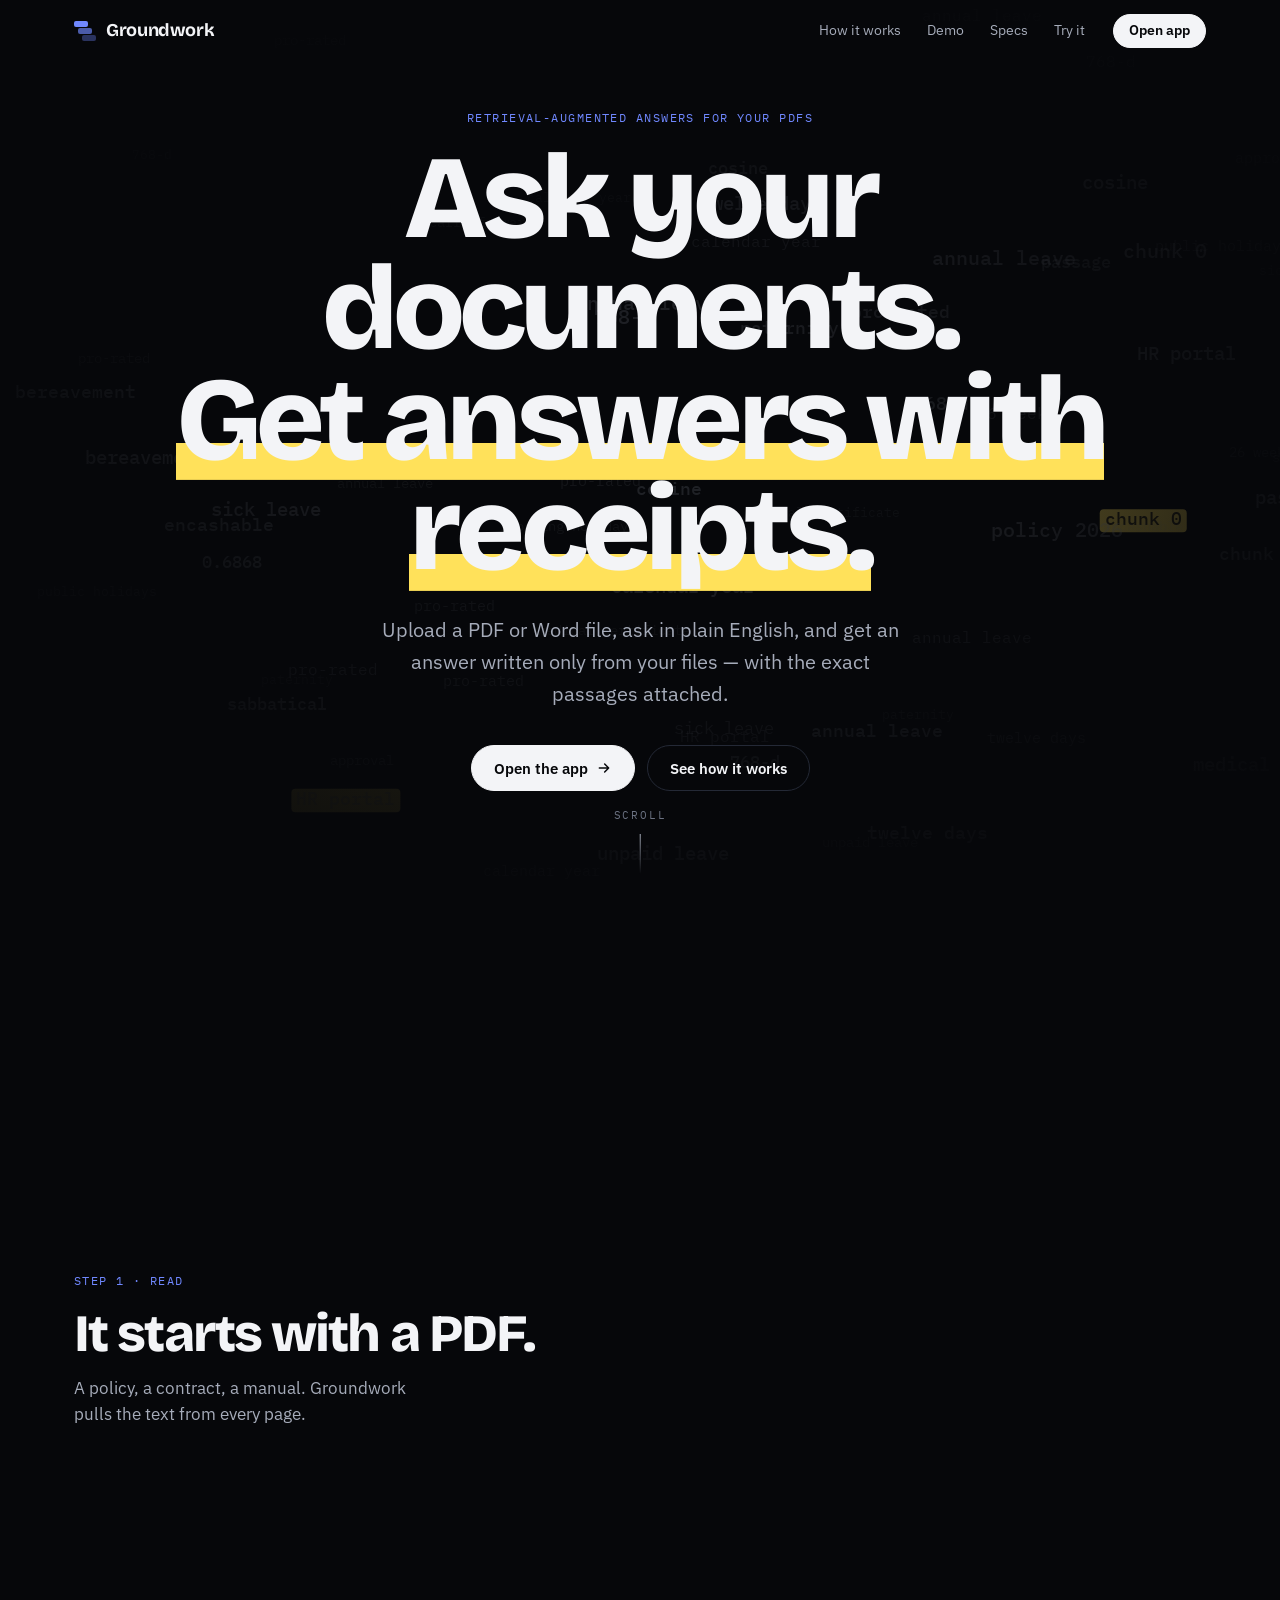
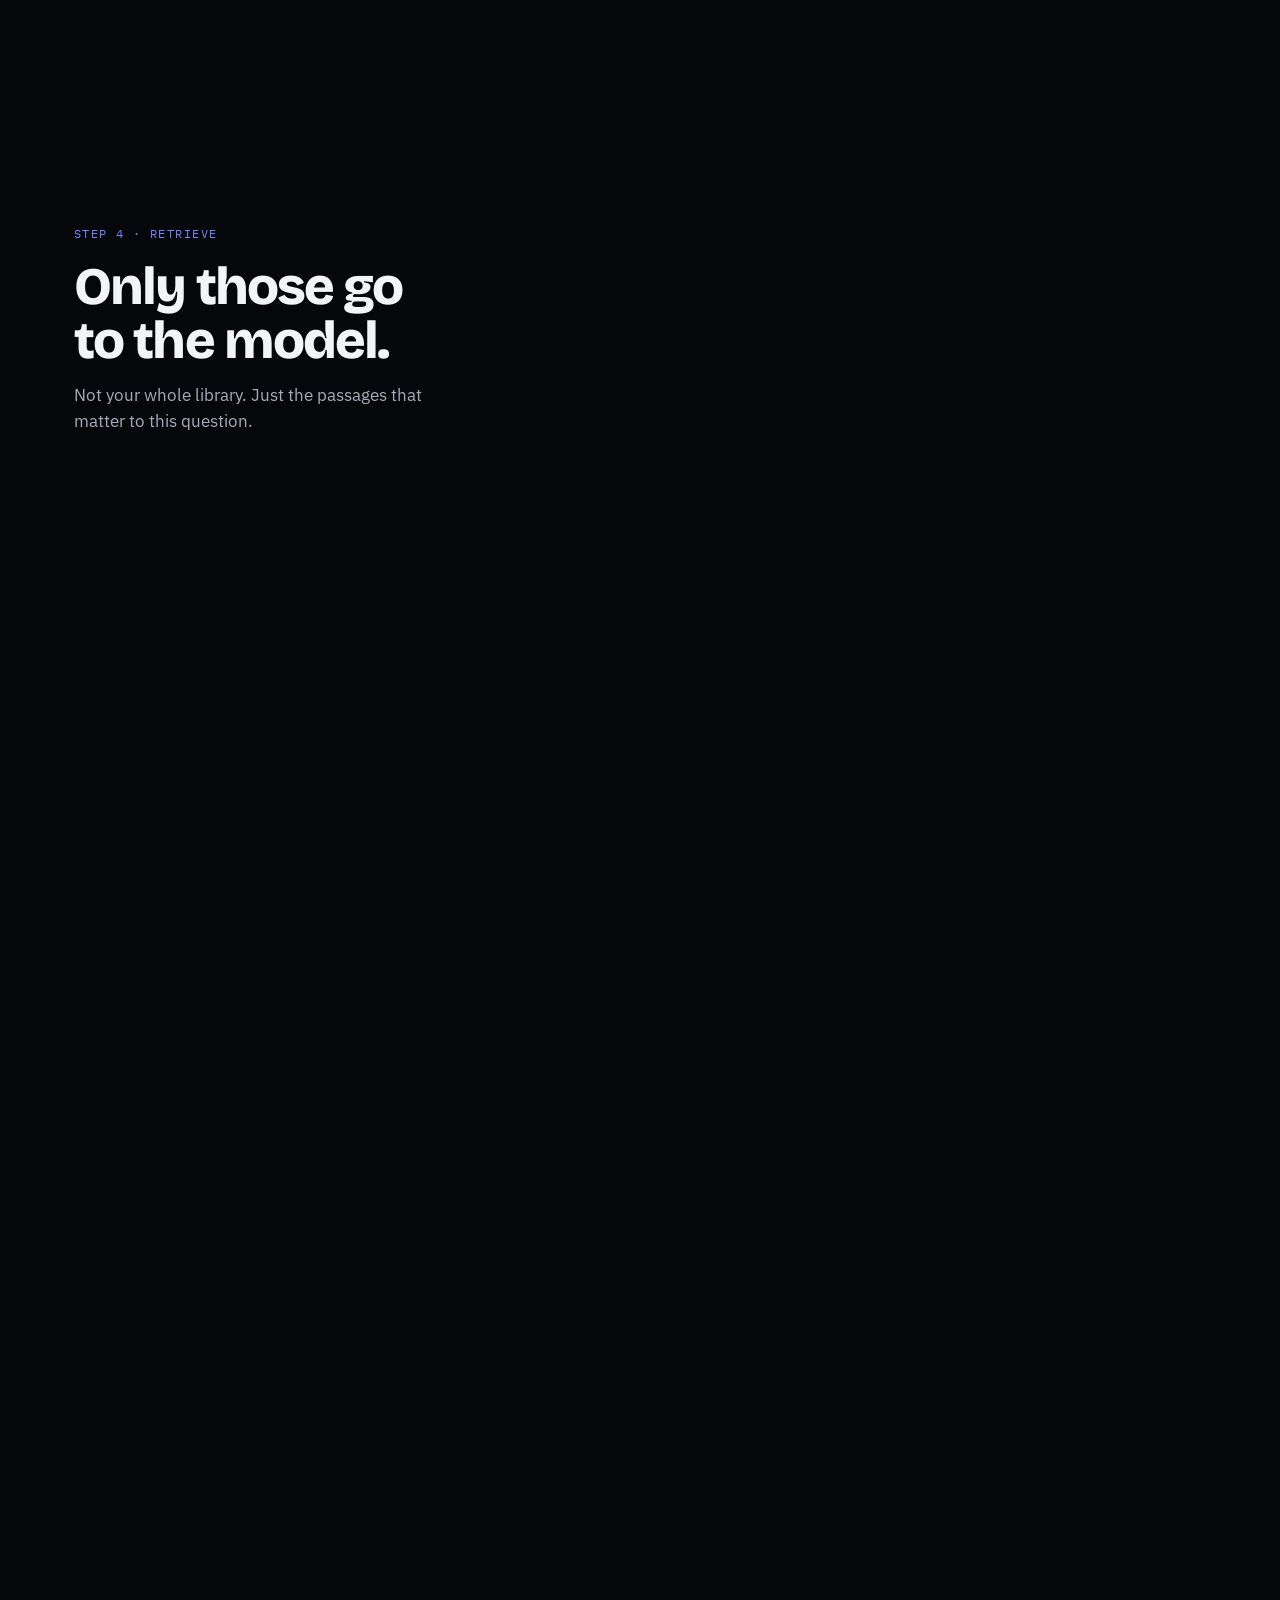
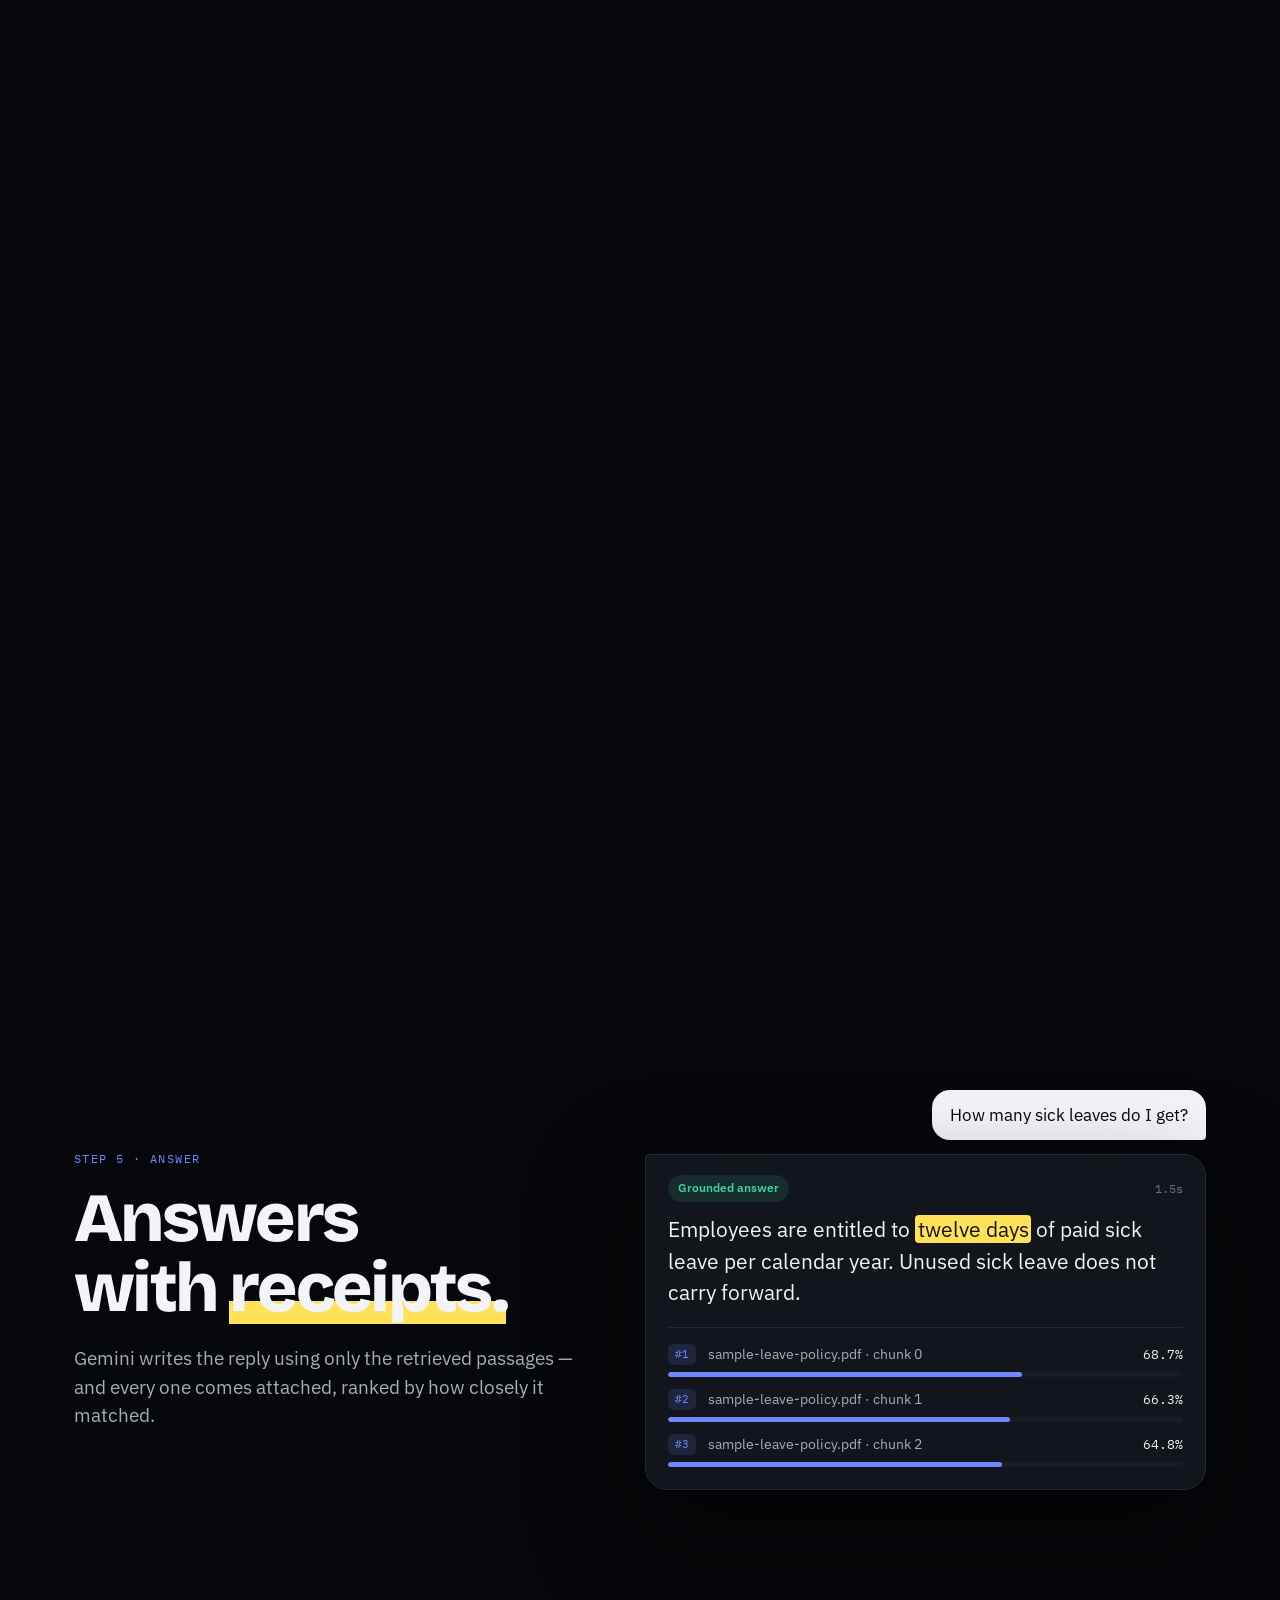
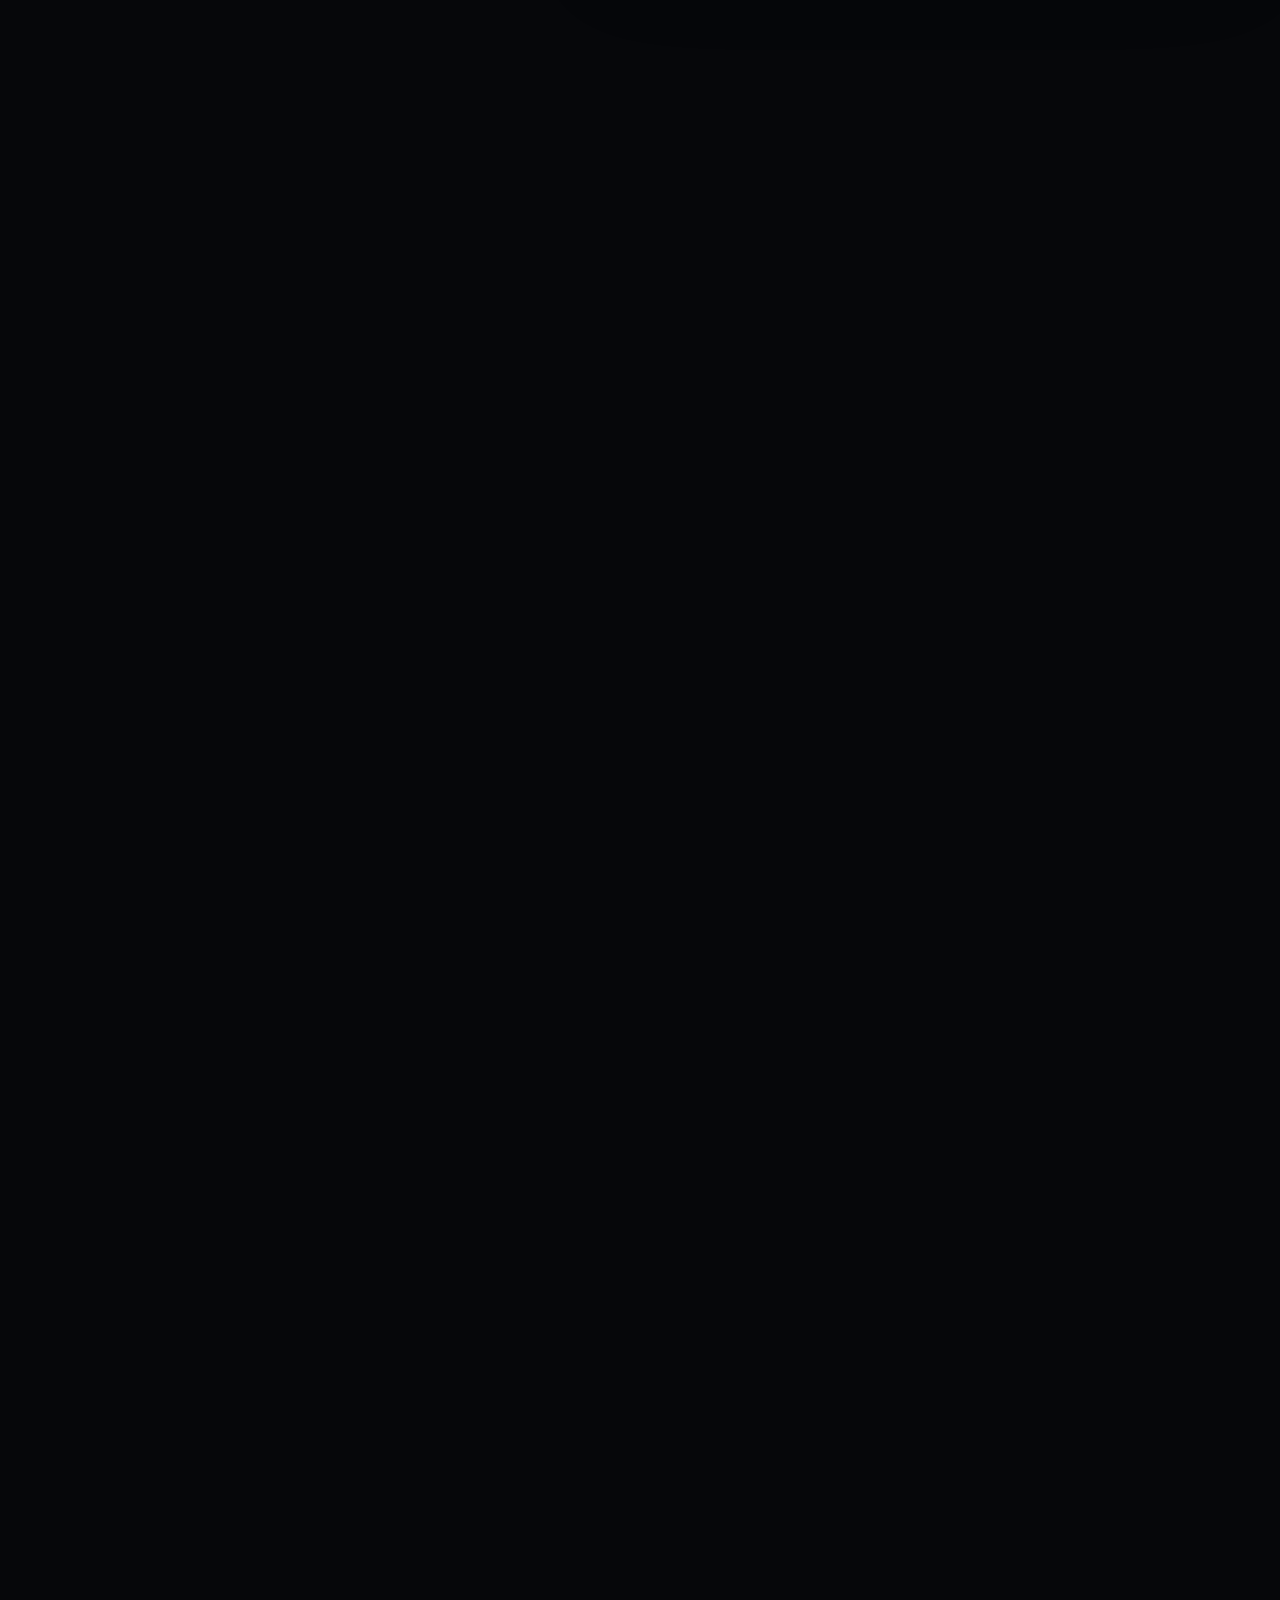
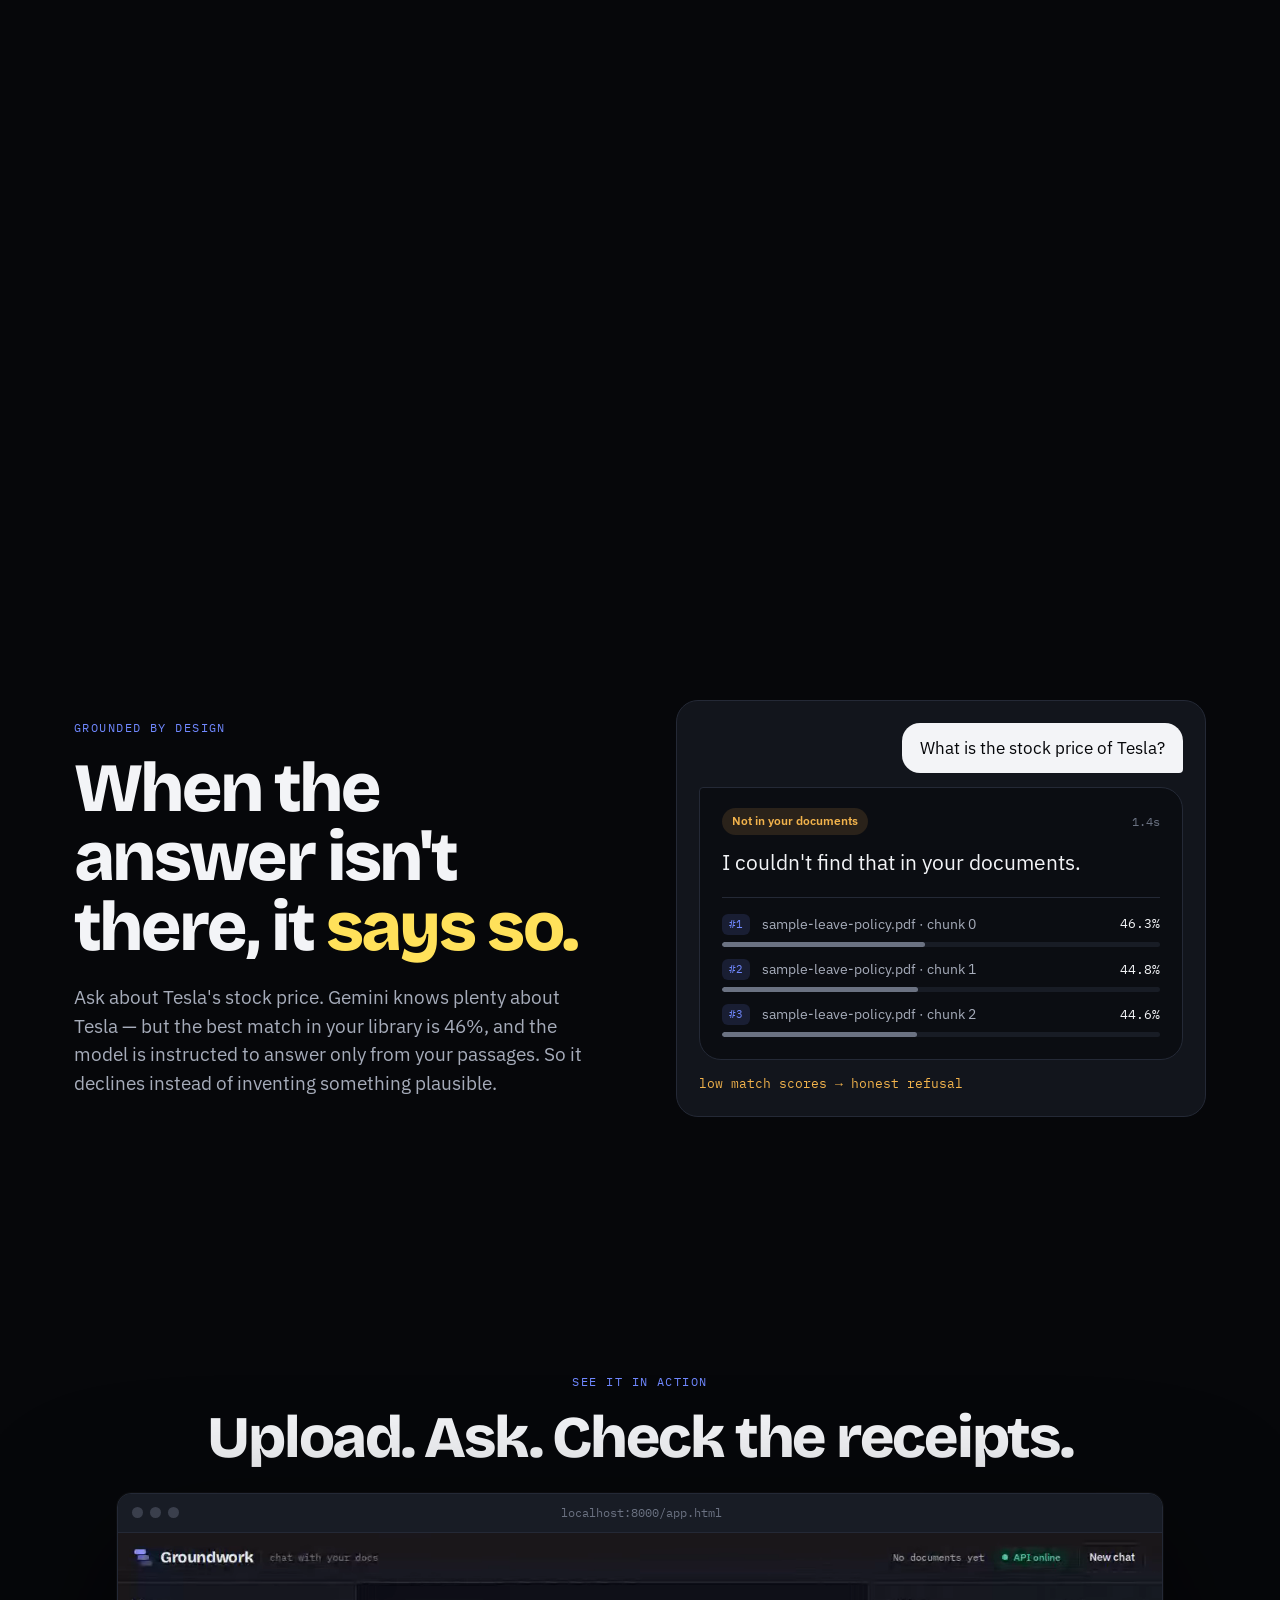
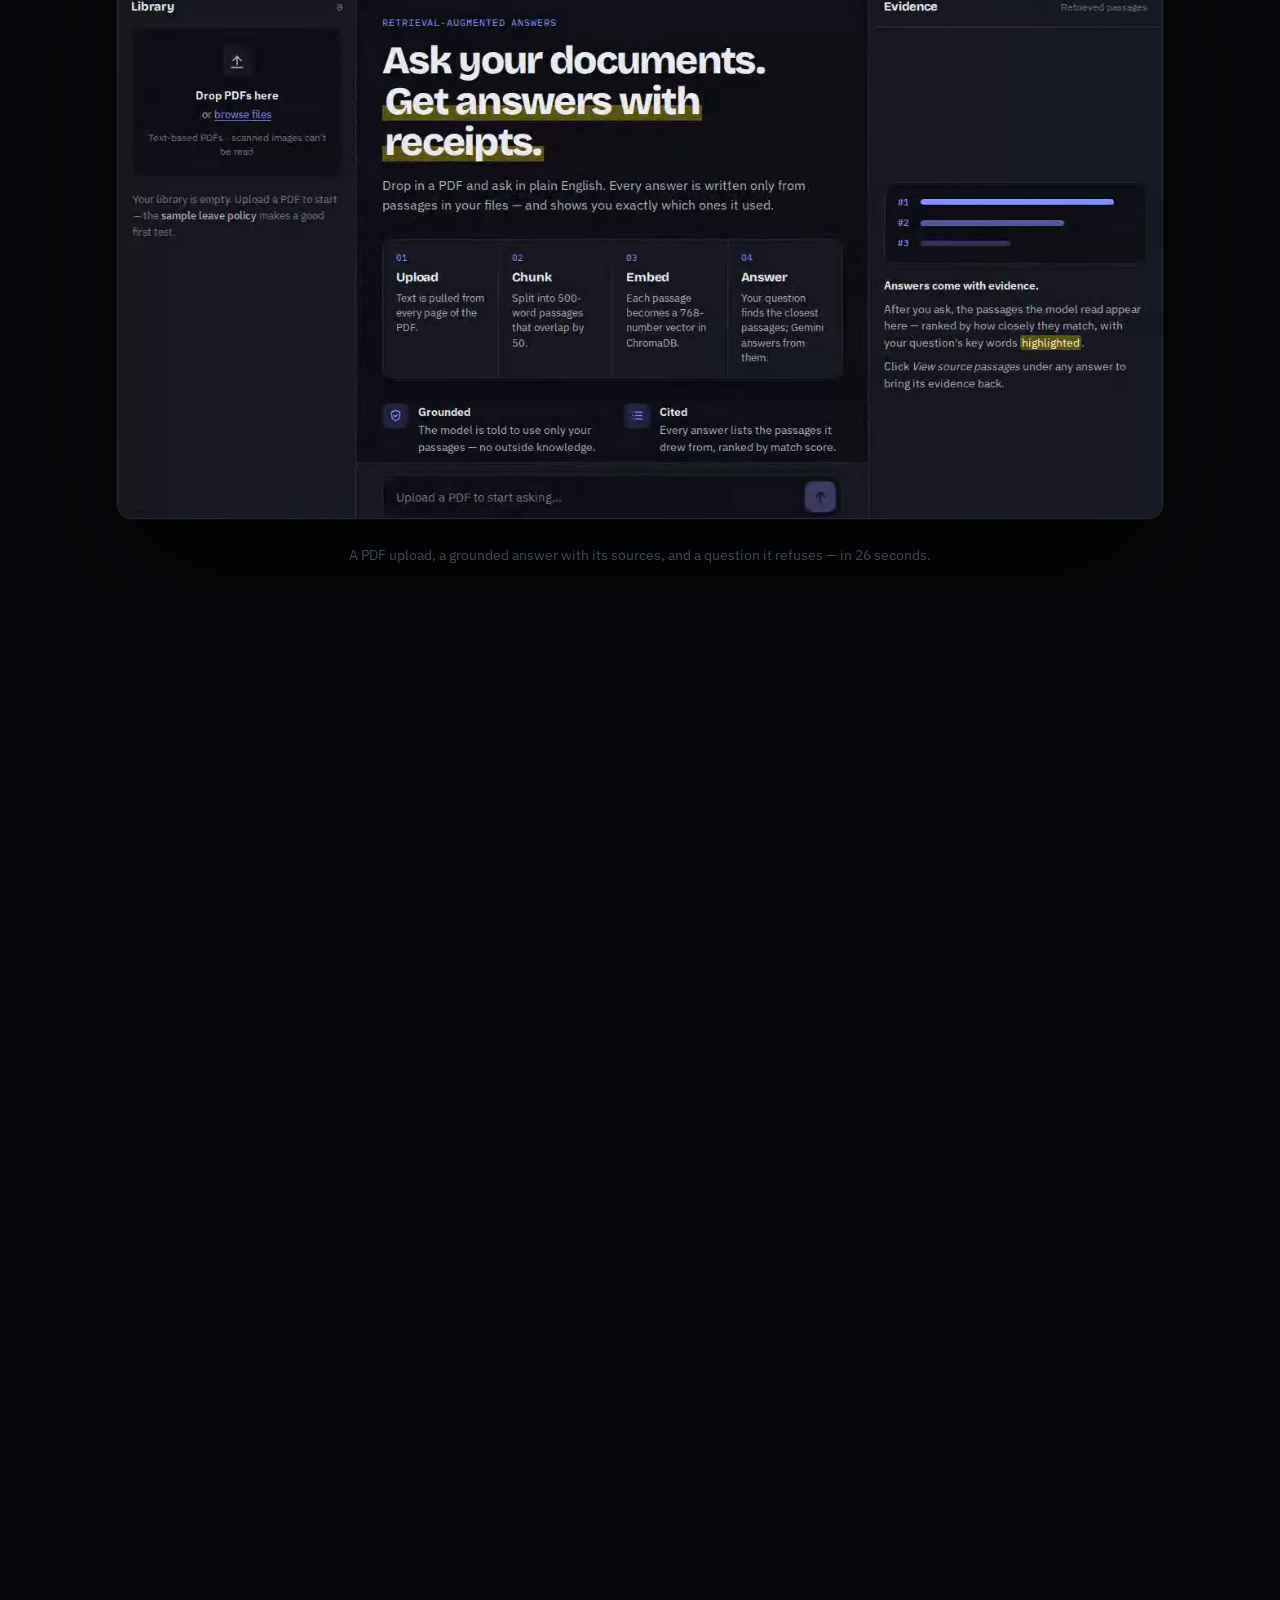
==== commit ed00dbe3: "Write a new set of suggested questions once every suggestion is asked - POST /api/suggestions/more: " ====
--- a/public/index.html
+++ b/public/index.html
@@ -471,7 +471,7 @@
       <div class="spec"><b data-count="768">0</b><span>numbers per vector</span><p>Truncated from 3,072 — a quarter of the storage for almost the same accuracy.</p></div>
       <div class="spec"><b data-count="5">0</b><span>passages per answer</span><p>The closest matches by cosine similarity, and nothing else.</p></div>
       <div class="spec hot"><b data-count="0">0</b><span>outside facts</span><p>The model is instructed to answer only from your passages — or say it can't.</p></div>
-      <div class="spec"><b data-count="49">0</b><span>tests passing</span><p>Chunking, every API path and suggested questions — run on every push by GitHub Actions.</p></div>
+      <div class="spec"><b data-count="54">0</b><span>tests passing</span><p>Chunking, every API path and suggested questions — run on every push by GitHub Actions.</p></div>
     </div>
   </div>
 </section>
@@ -1076,12 +1076,14 @@
 const live = {
   status: $("#liveStatus"), form: $("#liveForm"), input: $("#liveInput"), btn: $("#liveBtn"),
   chips: $("#liveChips"), out: $("#liveOut"), docs: 0, busy: false, suggestedFor: 0,
+  pool: [], asked: new Set(), loadingMore: false,
 };
+const norm = (q) => q.toLowerCase().replace(/\s+/g, " ").trim().replace(/\?+$/, "");
 const REFUSAL = /couldn[’']?t find that in your documents|no documents have been uploaded/i;
 
-async function api(path) {
+async function api(path, opts = {}) {
   let res;
-  try { res = await fetch("/api" + path); }
+  try { res = await fetch("/api" + path, opts); }
   catch (_) { throw Object.assign(new Error("network"), { network: true }); }
   let data = null;
   try { data = await res.json(); } catch (_) {}
@@ -1120,14 +1122,42 @@
 
 async function loadLiveSuggestions() {
   try {
-    const { suggestions } = await api("/suggestions?limit=3");
+    const { suggestions } = await api("/suggestions?limit=20");
     if (!suggestions || !suggestions.length) return;
-    live.chips.innerHTML = suggestions.map((s) =>
-      `<button type="button" data-q="${esc(s.question)}" title="Suggested from ${esc(s.source)}">${esc(s.question)}</button>`
-    ).join("");
+    live.pool = suggestions;
     live.input.placeholder = "Ask something in " + suggestions[0].source + "…";
-    checkLiveButtons();
+    renderLiveChips();
   } catch (_) {}
+}
+
+/* Show three questions not asked yet; once all are asked, fetch a new set */
+function renderLiveChips() {
+  const open = live.pool.filter((s) => !live.asked.has(norm(s.question))).slice(0, 3);
+  if (!open.length && live.pool.length) { loadMoreLive(); return; }
+  live.chips.innerHTML = open.map((s) =>
+    `<button type="button" data-q="${esc(s.question)}" title="Suggested from ${esc(s.source)}">${esc(s.question)}</button>`
+  ).join("");
+  checkLiveButtons();
+}
+
+async function loadMoreLive() {
+  if (live.loadingMore) return;
+  live.loadingMore = true;
+  live.chips.innerHTML = `<span style="font-size:13px;color:var(--ink-3)">Writing new questions from your documents…</span>`;
+  try {
+    const asked = [...new Set([...live.asked, ...live.pool.map((s) => s.question)])].slice(-500);
+    const { suggestions } = await api("/suggestions/more", {
+      method: "POST",
+      headers: { "Content-Type": "application/json" },
+      body: JSON.stringify({ asked, limit: 6 }),
+    });
+    live.loadingMore = false;
+    if (suggestions && suggestions.length) { live.pool = suggestions.concat(live.pool); renderLiveChips(); }
+    else live.chips.innerHTML = "";
+  } catch (_) {
+    live.loadingMore = false;
+    live.chips.innerHTML = "";
+  }
 }
 
 function renderAnswer(text) {
@@ -1146,6 +1176,8 @@
     const d = await api(`/ask?q=${encodeURIComponent(q)}&top_k=5`);
     const secs = ((performance.now() - t0) / 1000).toFixed(1);
     const refused = REFUSAL.test(d.answer || "");
+    live.asked.add(norm(q));
+    renderLiveChips();
     const seen = new Set();
     const srcs = (d.sources || []).filter((s) => { const k = s.source + "#" + s.chunk_index; if (seen.has(k)) return false; seen.add(k); return true; });
     live.out.innerHTML = `
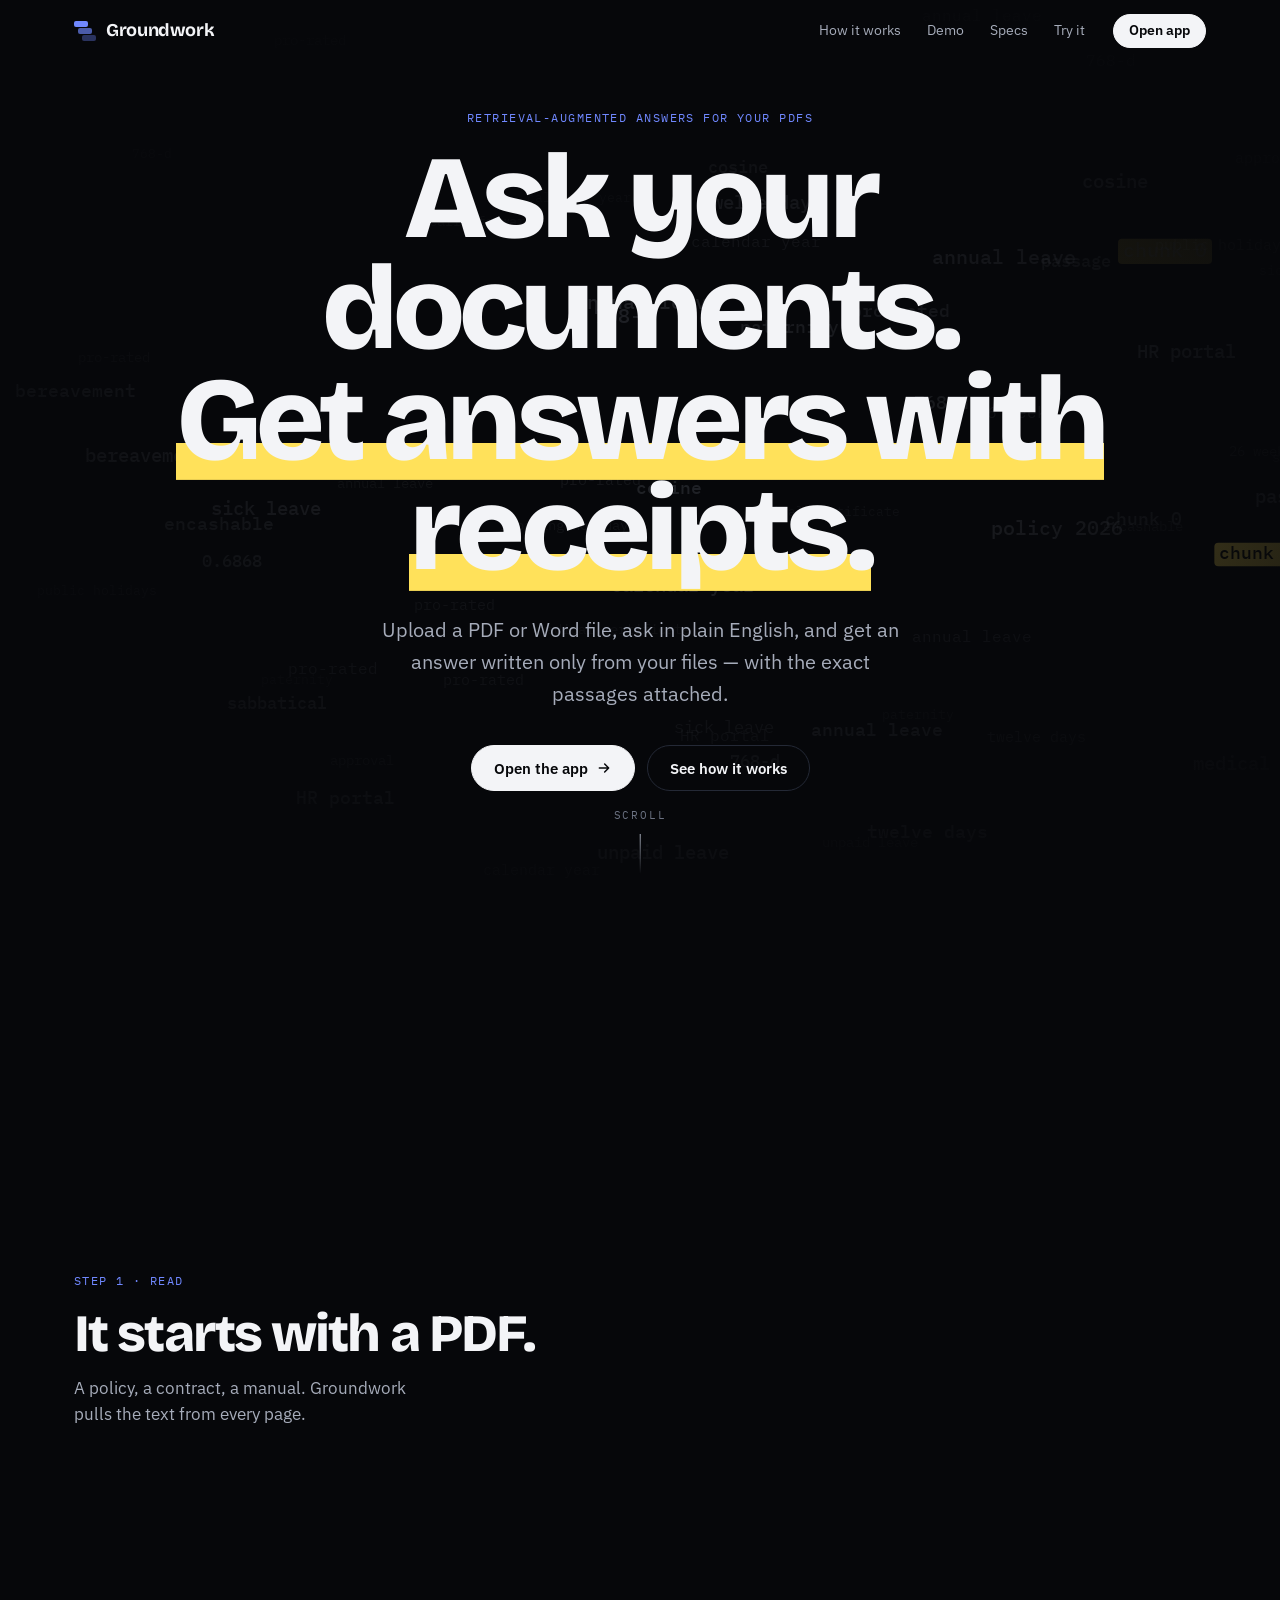
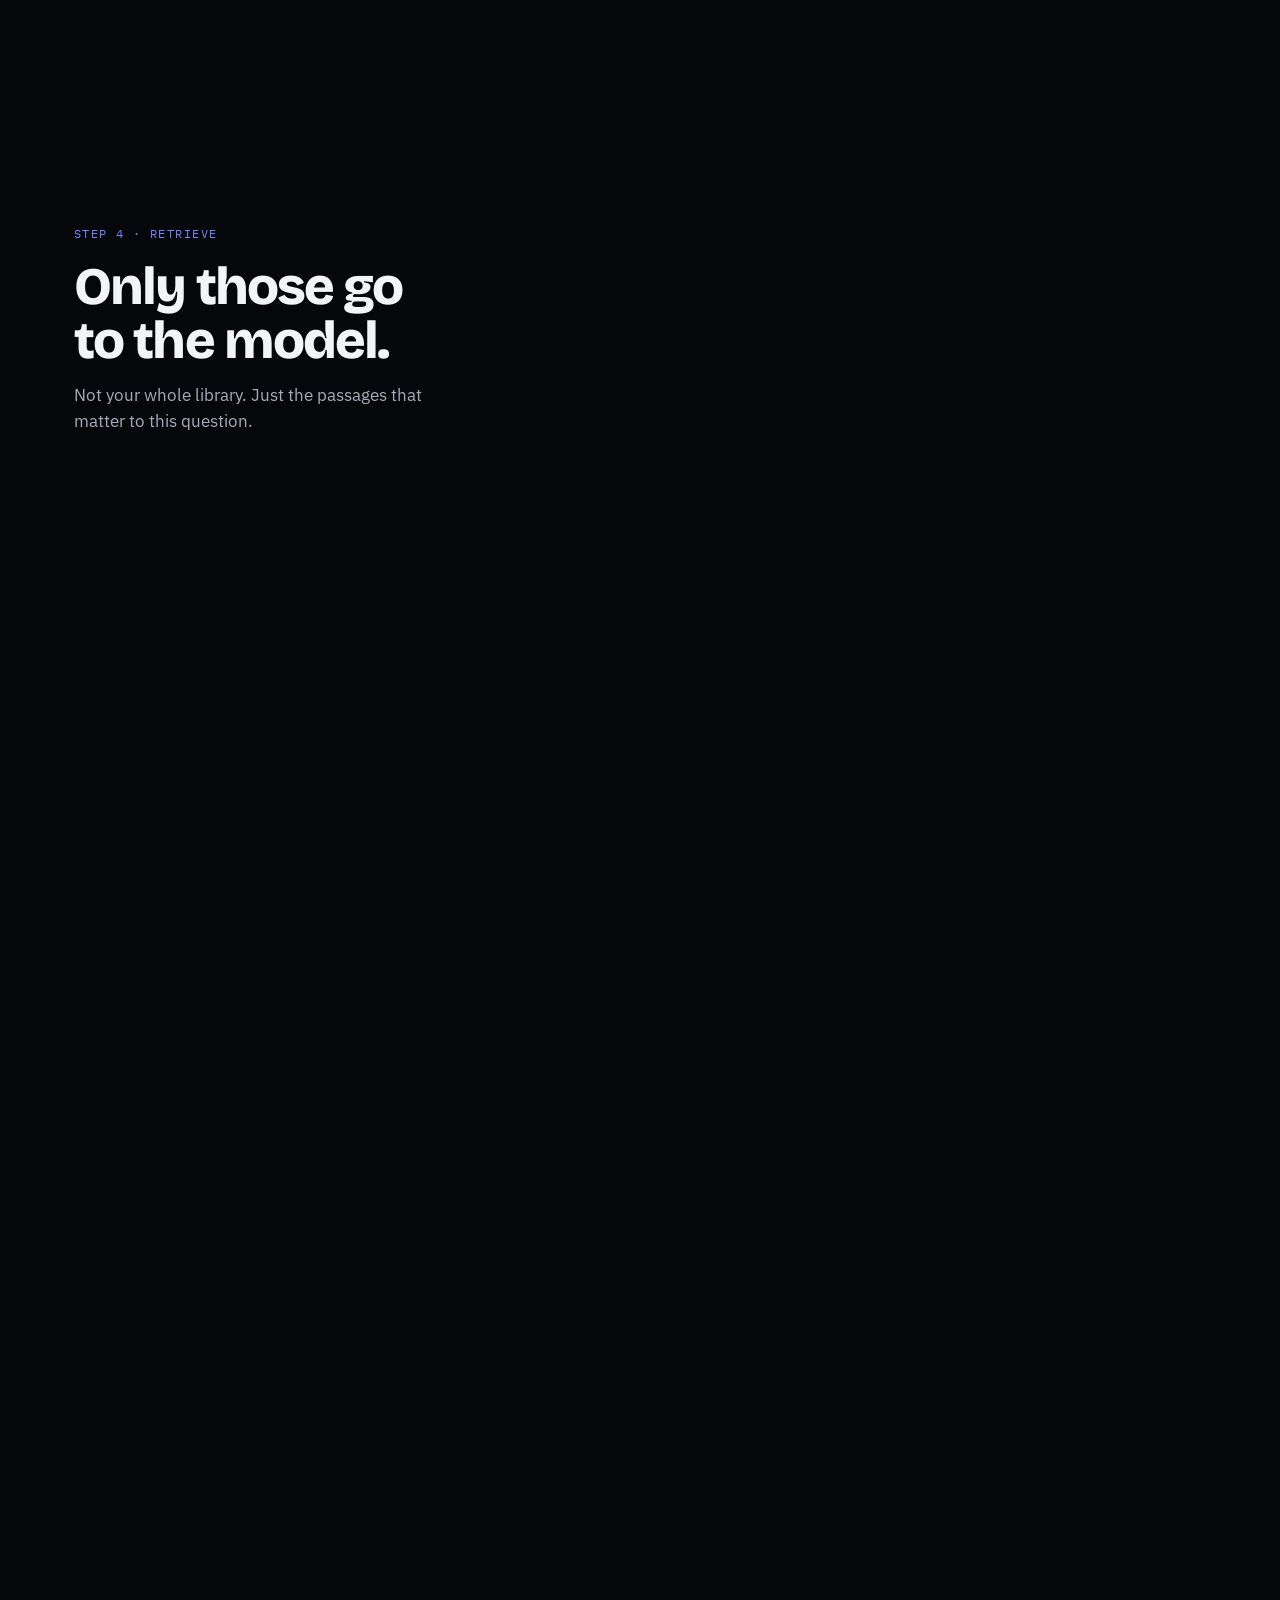
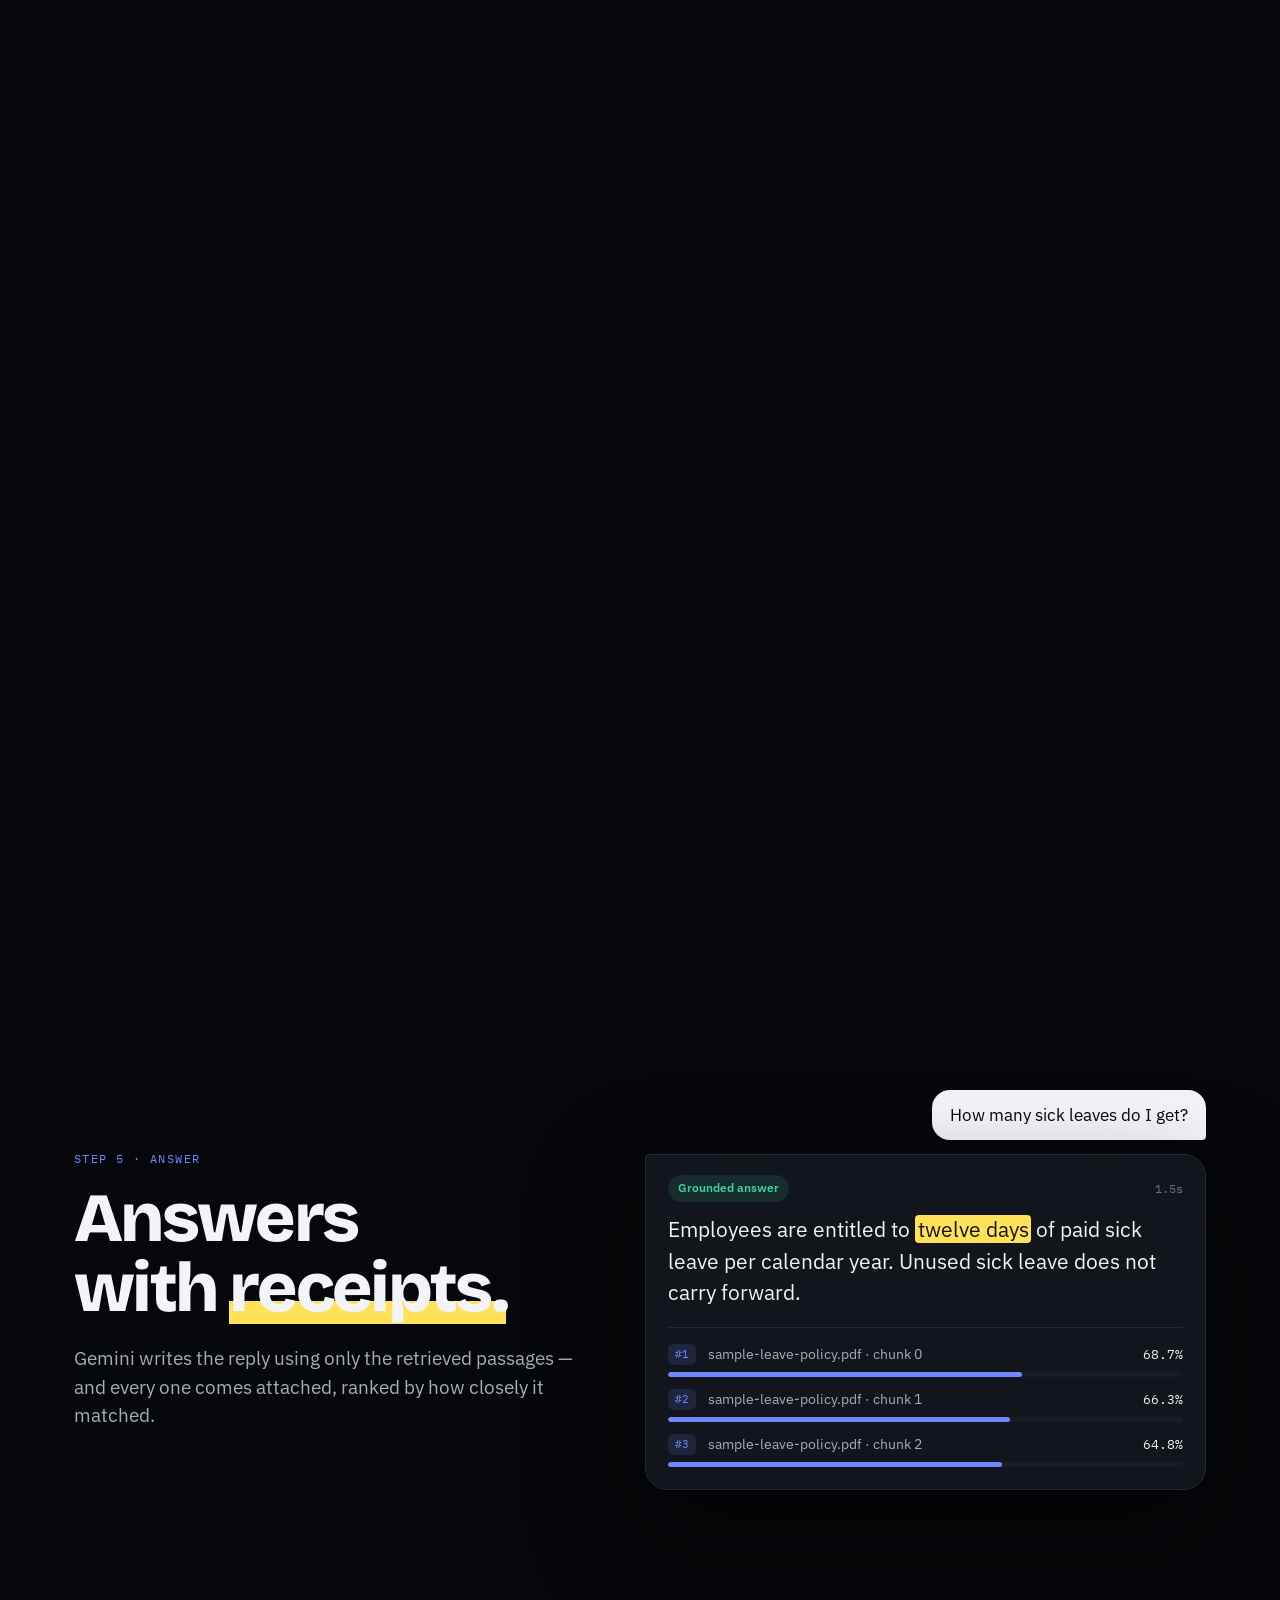
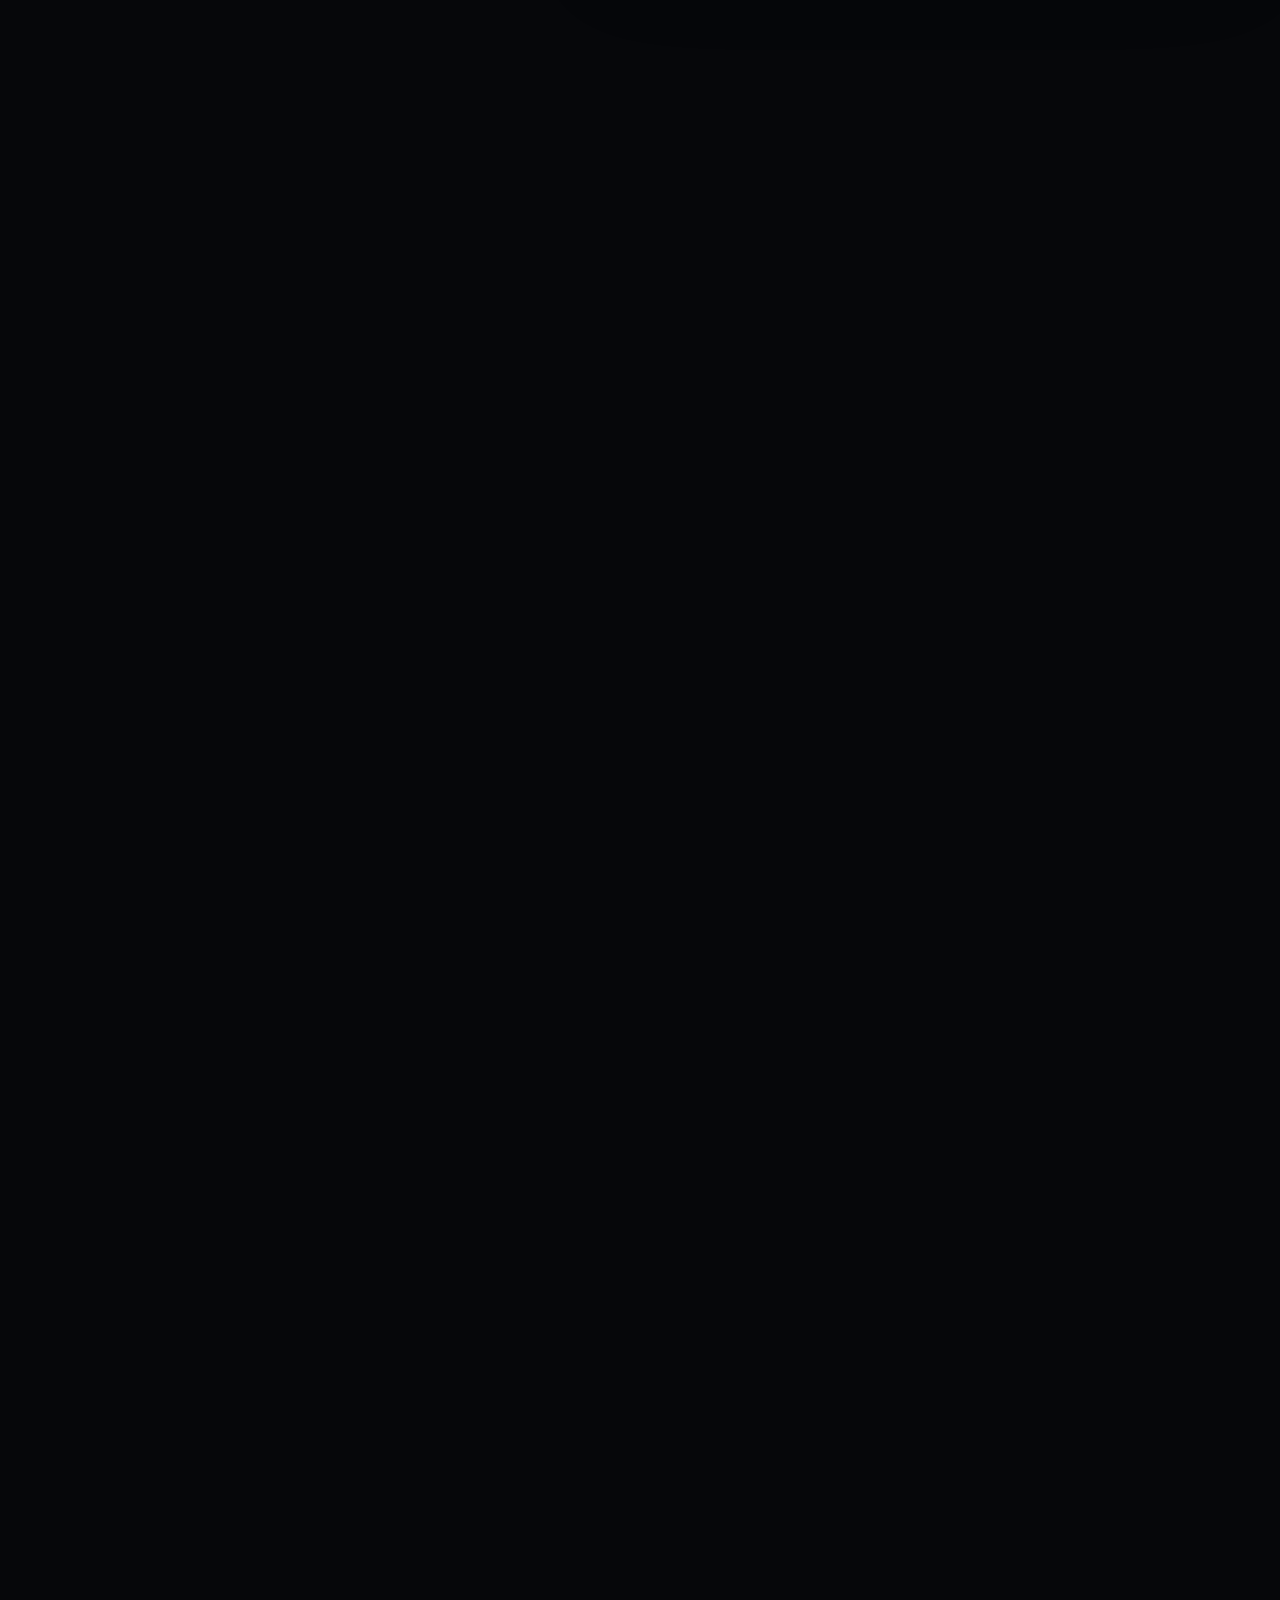
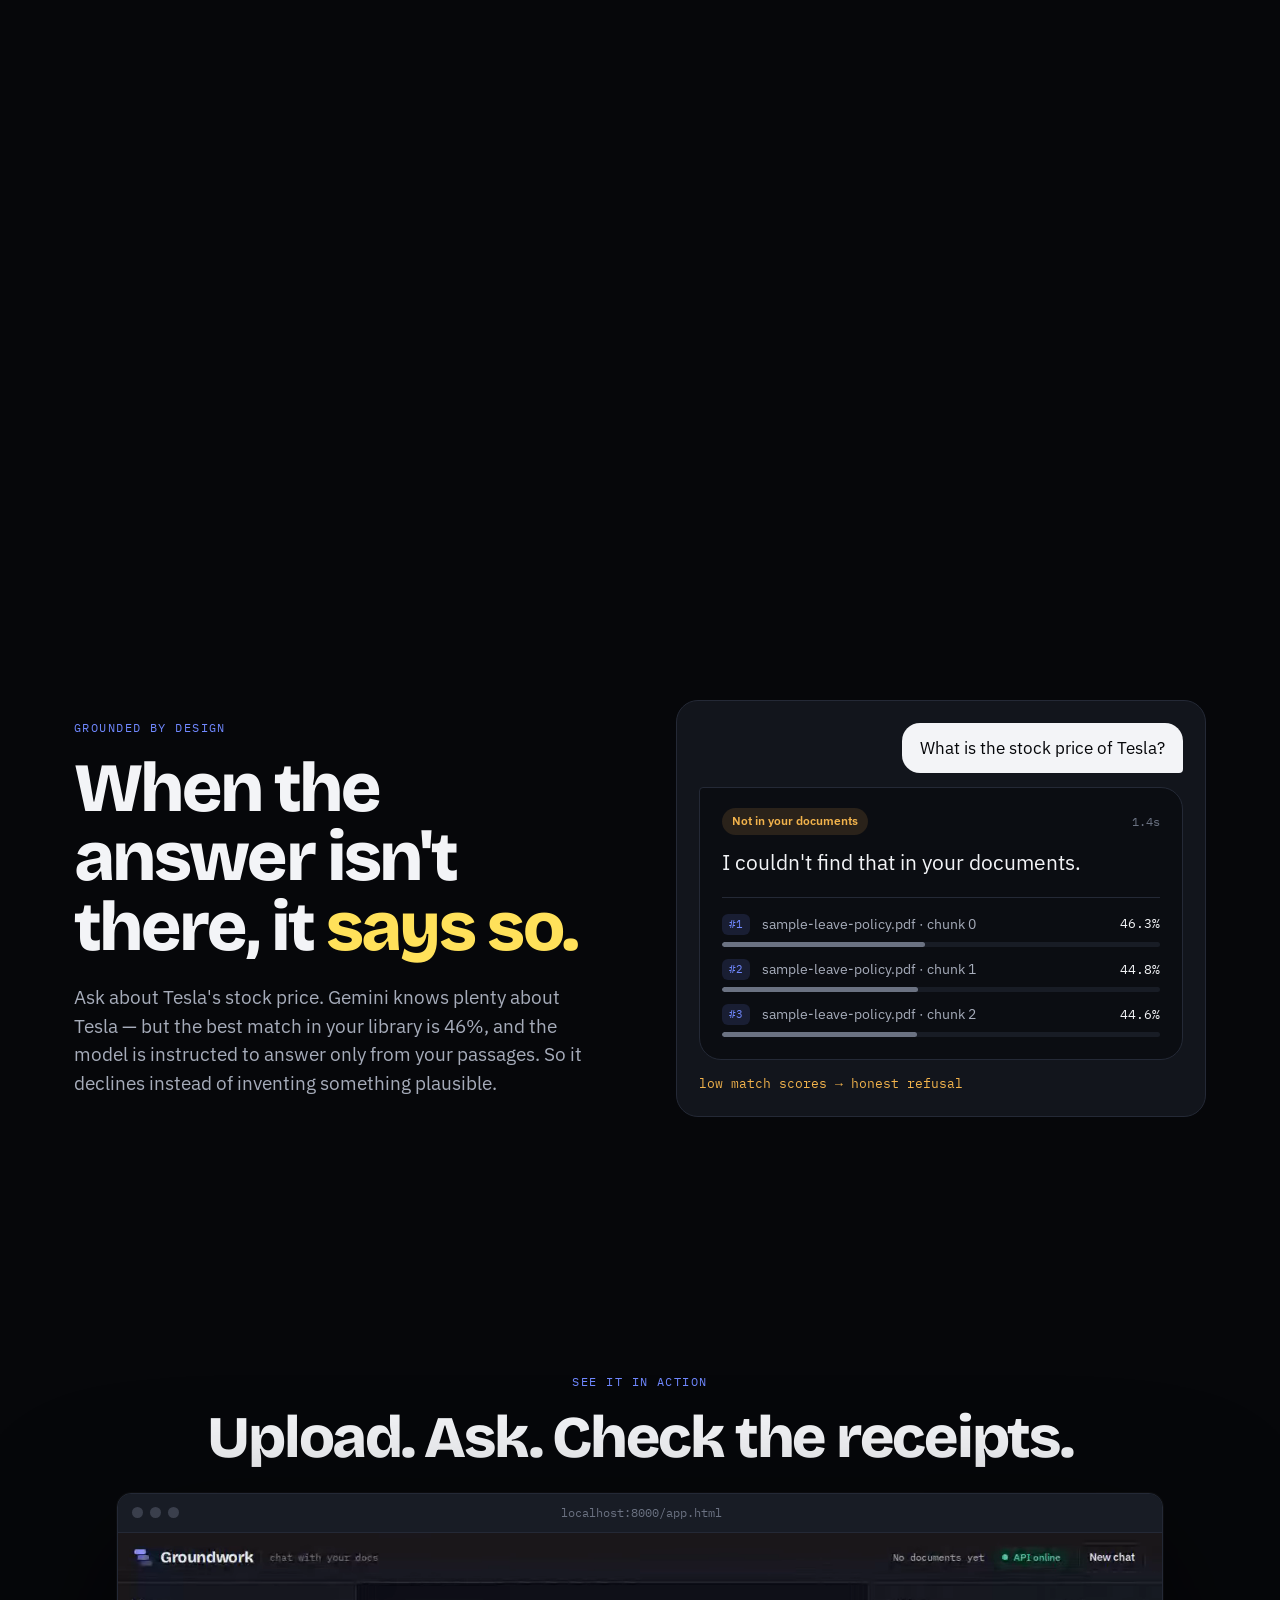
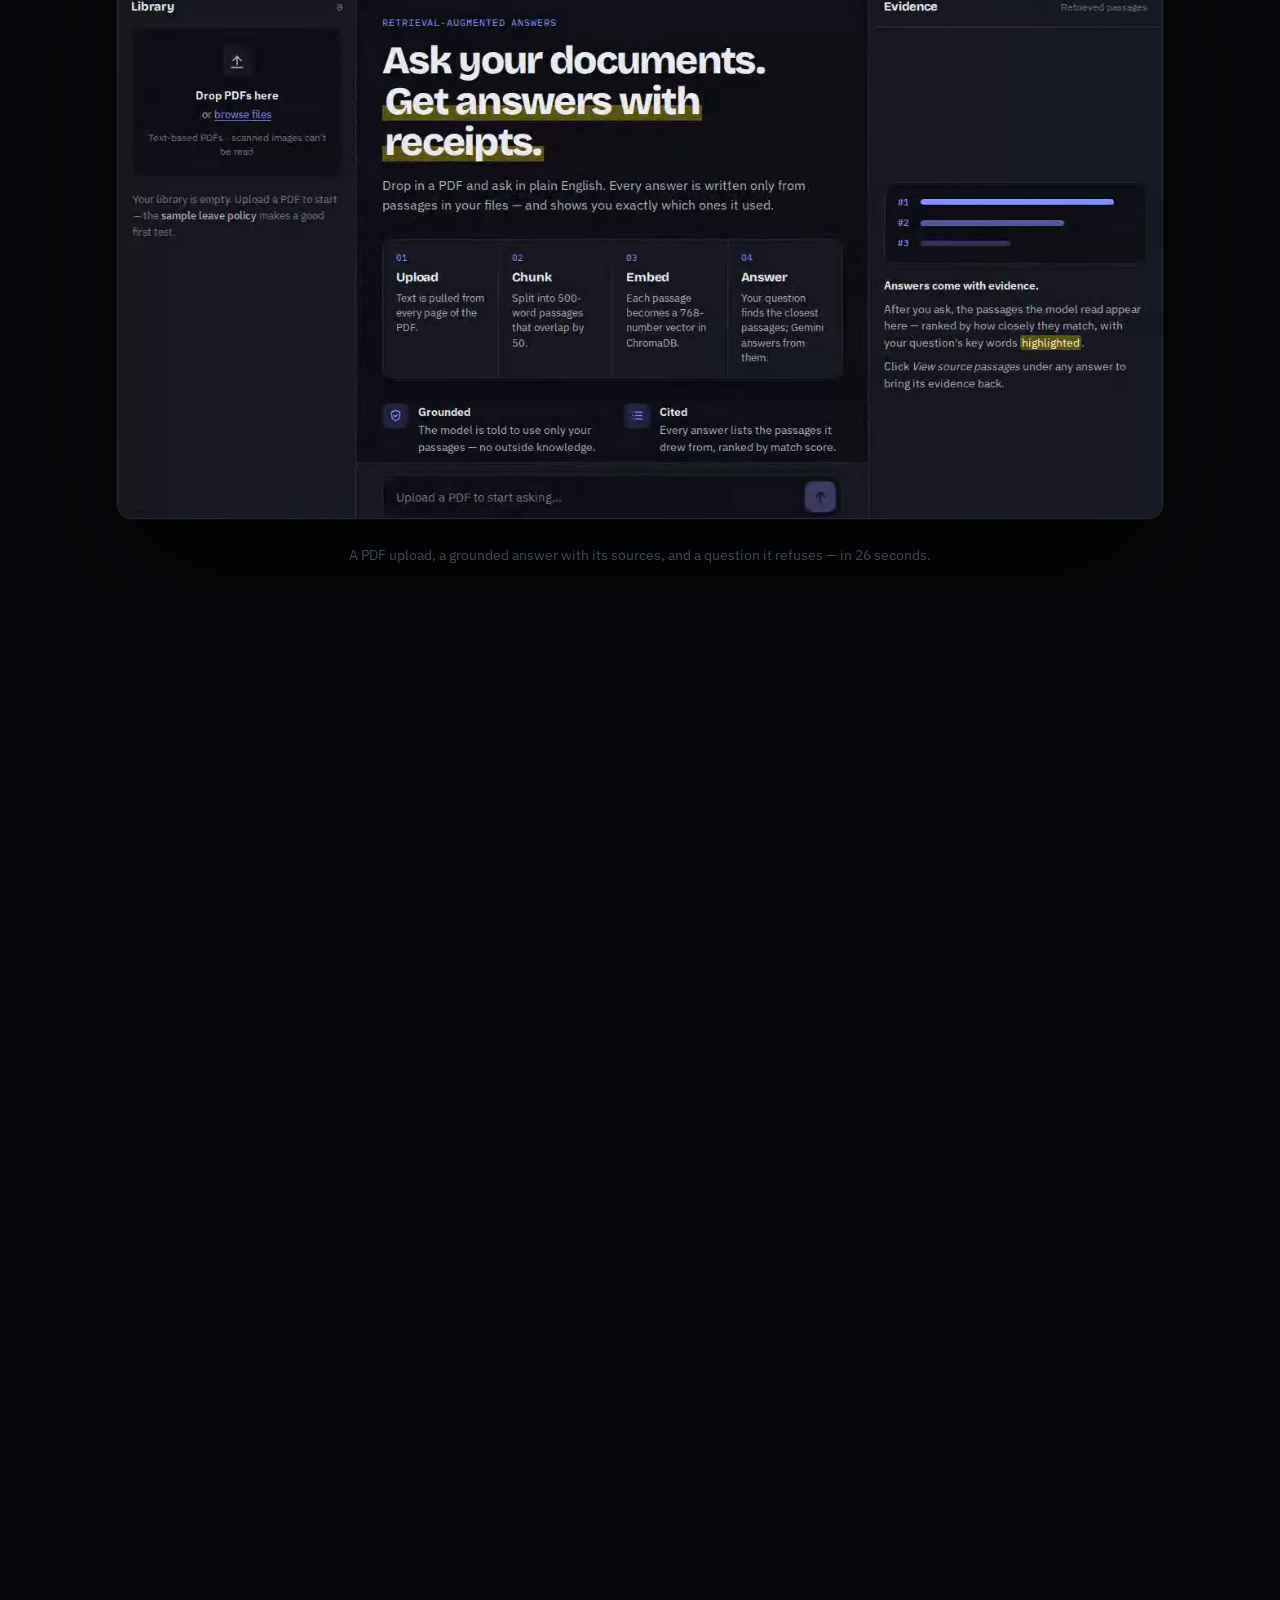
==== commit 855bd6b9: "Public demo mode for hosting on Render - PUBLIC_MODE: each browser gets a private library (anonymous" ====
--- a/public/index.html
+++ b/public/index.html
@@ -471,7 +471,7 @@
       <div class="spec"><b data-count="768">0</b><span>numbers per vector</span><p>Truncated from 3,072 — a quarter of the storage for almost the same accuracy.</p></div>
       <div class="spec"><b data-count="5">0</b><span>passages per answer</span><p>The closest matches by cosine similarity, and nothing else.</p></div>
       <div class="spec hot"><b data-count="0">0</b><span>outside facts</span><p>The model is instructed to answer only from your passages — or say it can't.</p></div>
-      <div class="spec"><b data-count="54">0</b><span>tests passing</span><p>Chunking, every API path and suggested questions — run on every push by GitHub Actions.</p></div>
+      <div class="spec"><b data-count="62">0</b><span>tests passing</span><p>Chunking, every API path and suggested questions — run on every push by GitHub Actions.</p></div>
     </div>
   </div>
 </section>
@@ -1110,9 +1110,9 @@
     live.docs = s.total_documents;
     if (live.docs && live.docs !== live.suggestedFor) { live.suggestedFor = live.docs; loadLiveSuggestions(); }
     if (live.docs) {
-      setLive("ok", `Connected · ${s.total_documents} document${s.total_documents === 1 ? "" : "s"} · ${s.total_chunks} passages indexed on this machine`);
+      setLive("ok", `Connected · ${s.total_documents} document${s.total_documents === 1 ? "" : "s"} · ${s.total_chunks} passages indexed`);
     } else {
-      setLive("ok", `Connected · your library is empty — <a href="app.html">upload a PDF in the app</a> first`);
+      setLive("ok", `Connected · your library is empty — <a href="app.html">upload a PDF in the app</a> first (or try the sample there)`);
     }
   } catch (_) {
     live.docs = 0;
@@ -1192,9 +1192,9 @@
   } catch (e) {
     const busy = e.status === 429;
     const msg = e.network ? "Can't reach the server. Check that it's running, then try again."
-      : busy ? "The AI service is busy right now. Please try again in a minute."
+      : busy ? (e.message || "The AI service is busy right now. Please try again in a minute.")
       : "Something went wrong while getting your answer. Please try again.";
-    live.out.innerHTML = `<div class="live-card"><span class="badge warn">${busy ? "Busy right now" : "Couldn't get an answer"}</span><div class="ans">${esc(msg)}</div></div>`;
+    live.out.innerHTML = `<div class="live-card"><span class="badge warn">${busy ? (/free/.test(e.message) ? "Daily limit reached" : "Busy right now") : "Couldn't get an answer"}</span><div class="ans">${esc(msg)}</div></div>`;
   }
   live.busy = false; checkLiveButtons();
 }
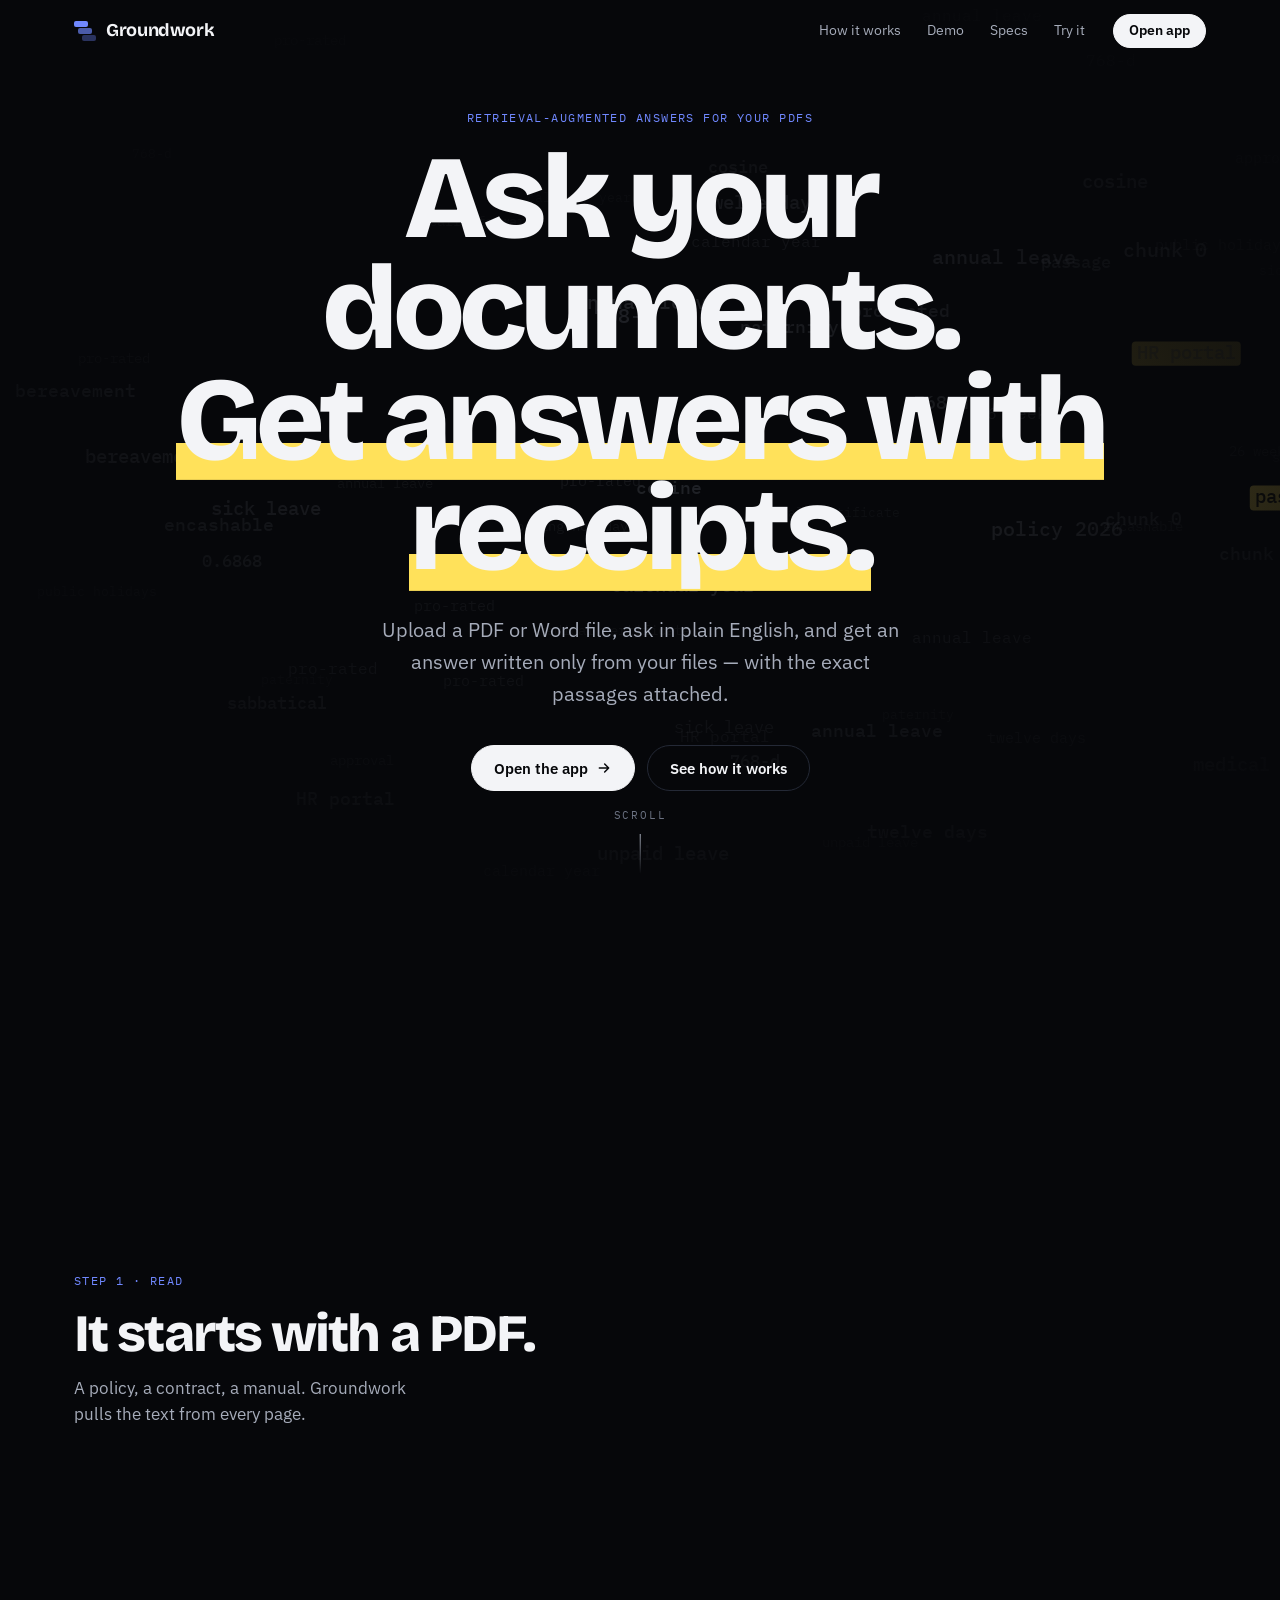
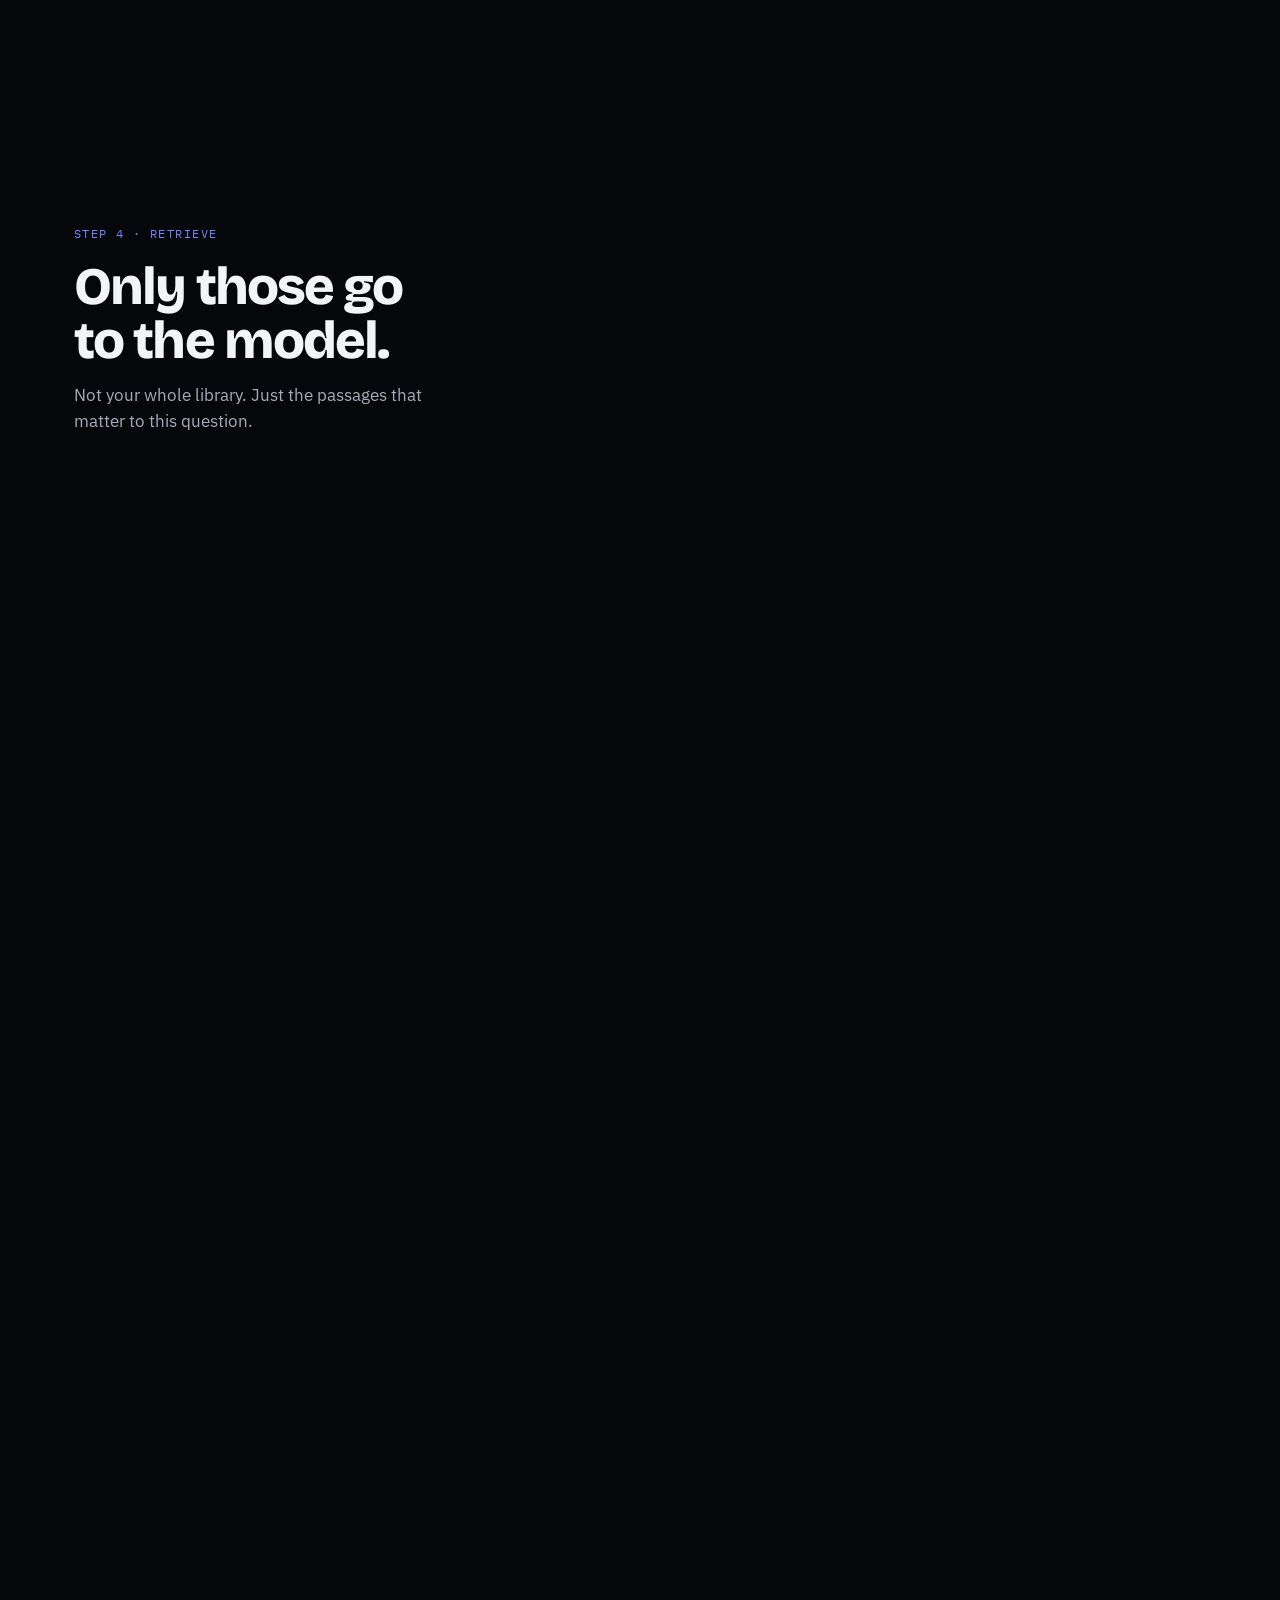
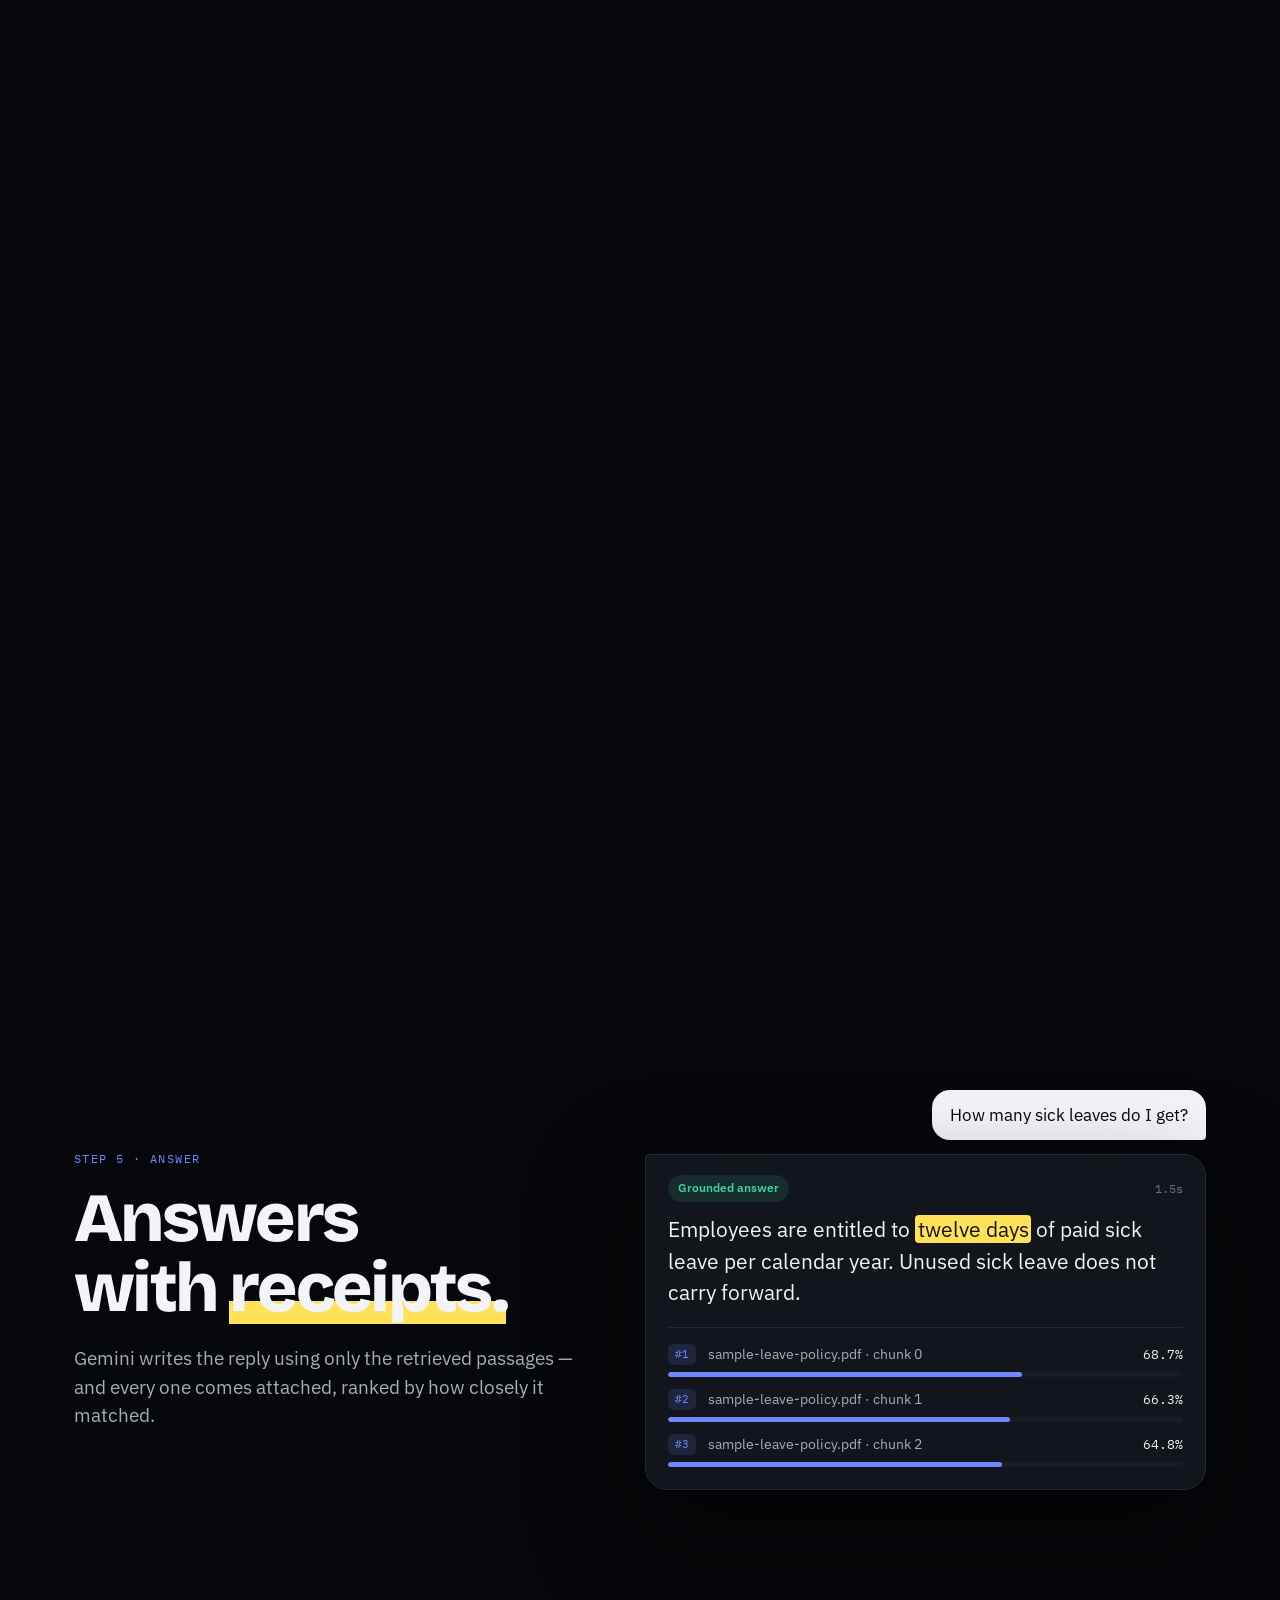
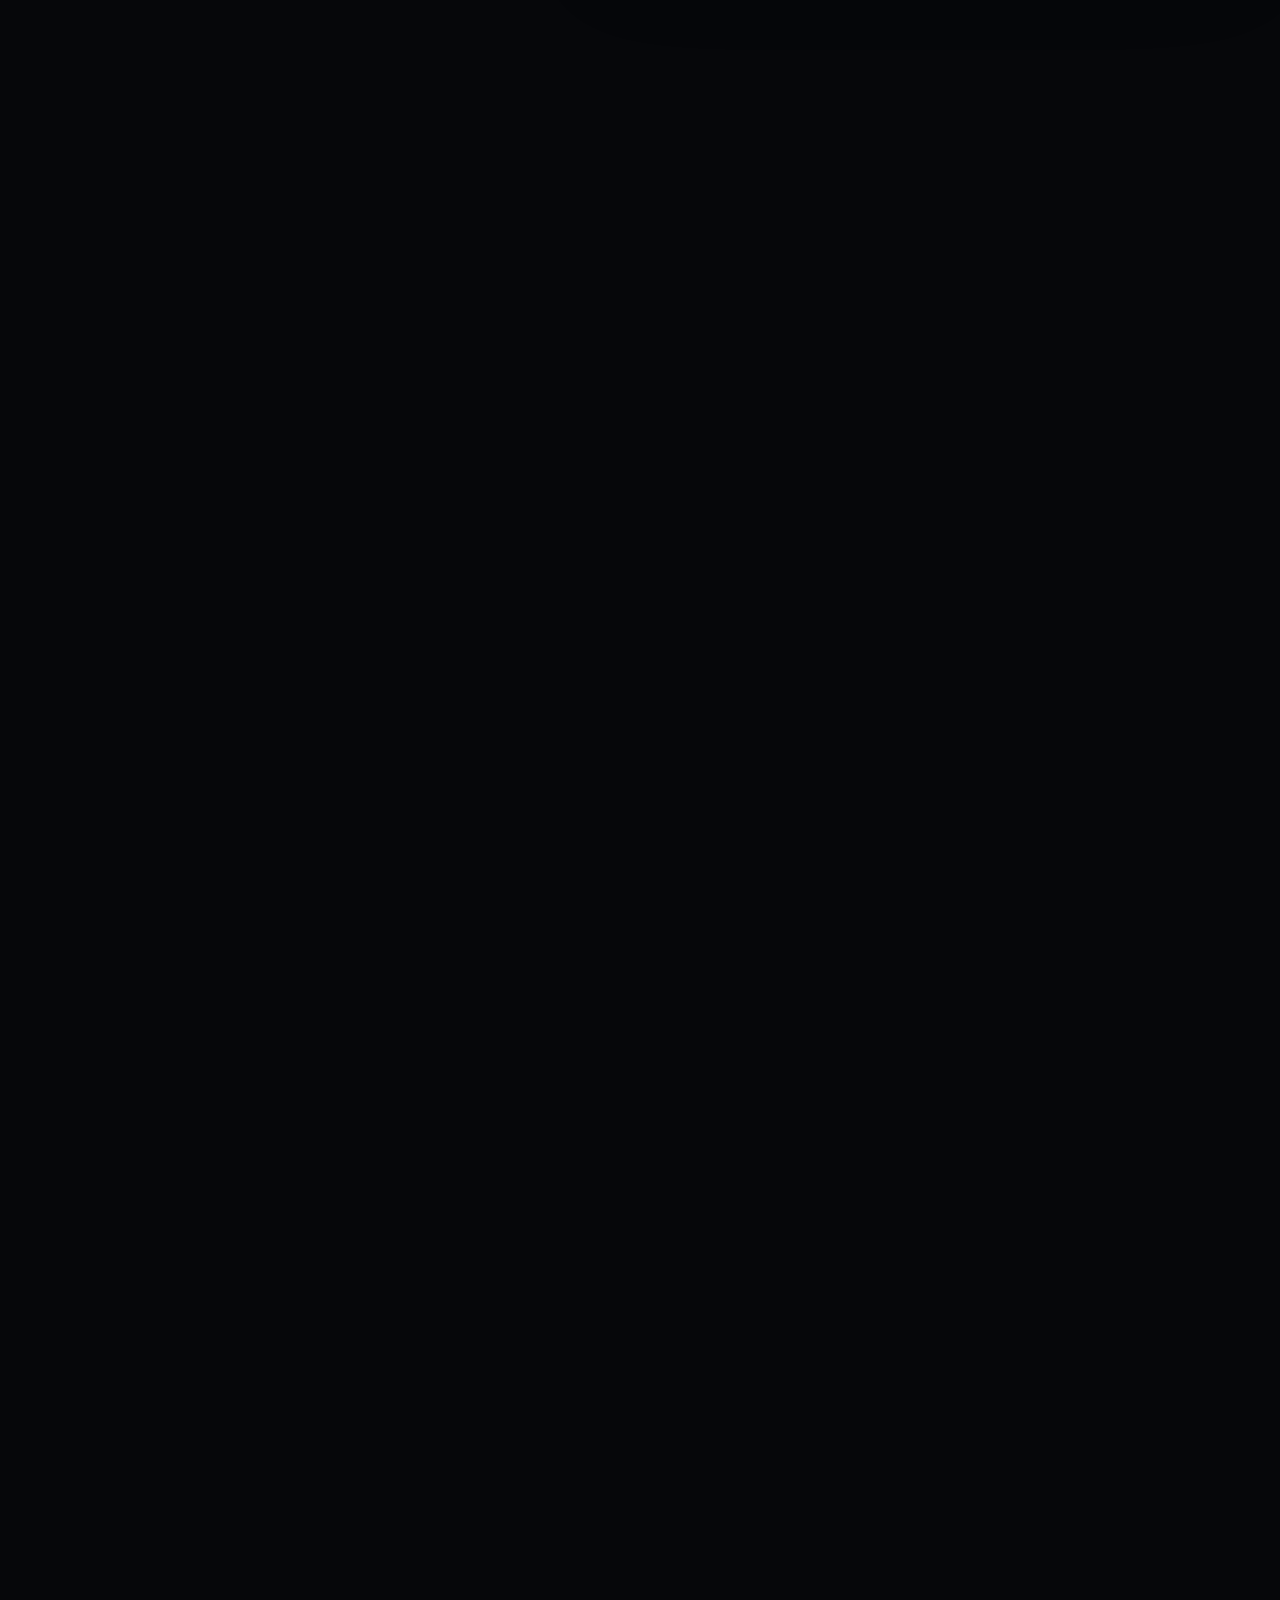
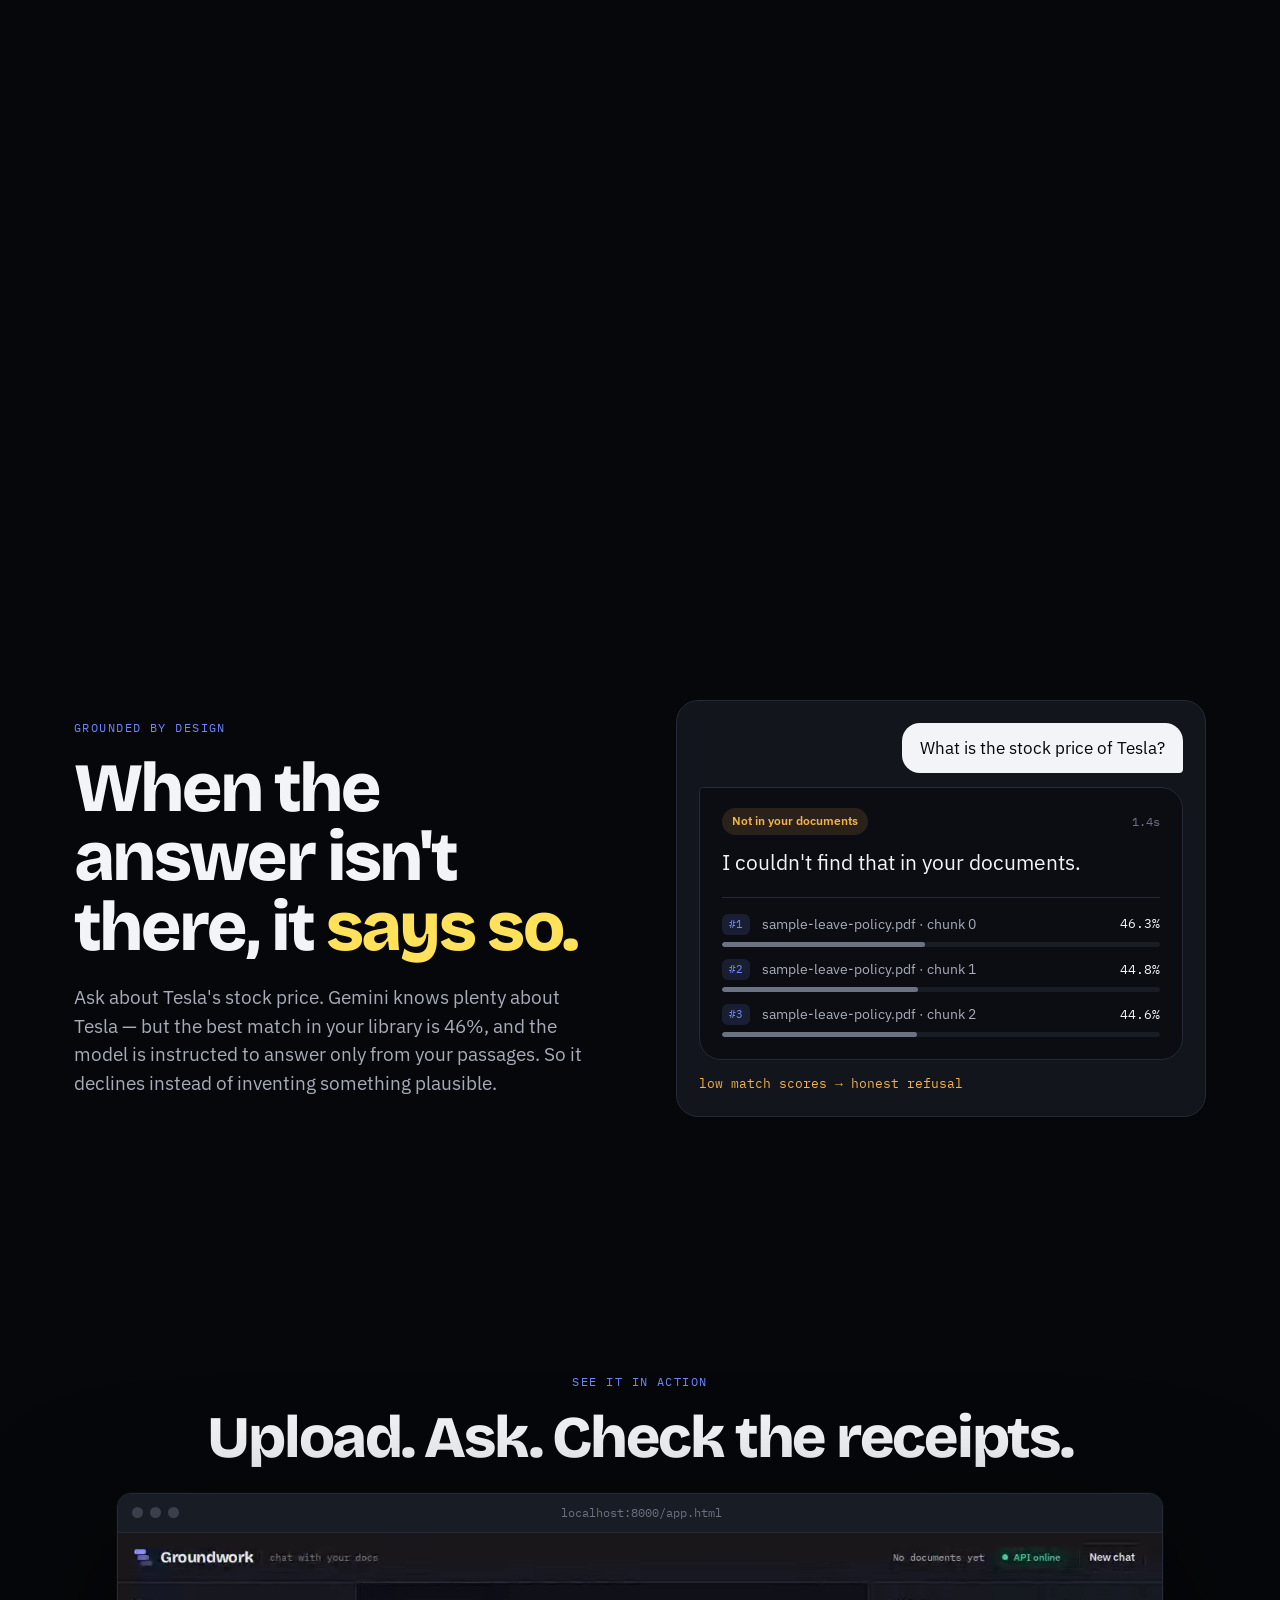
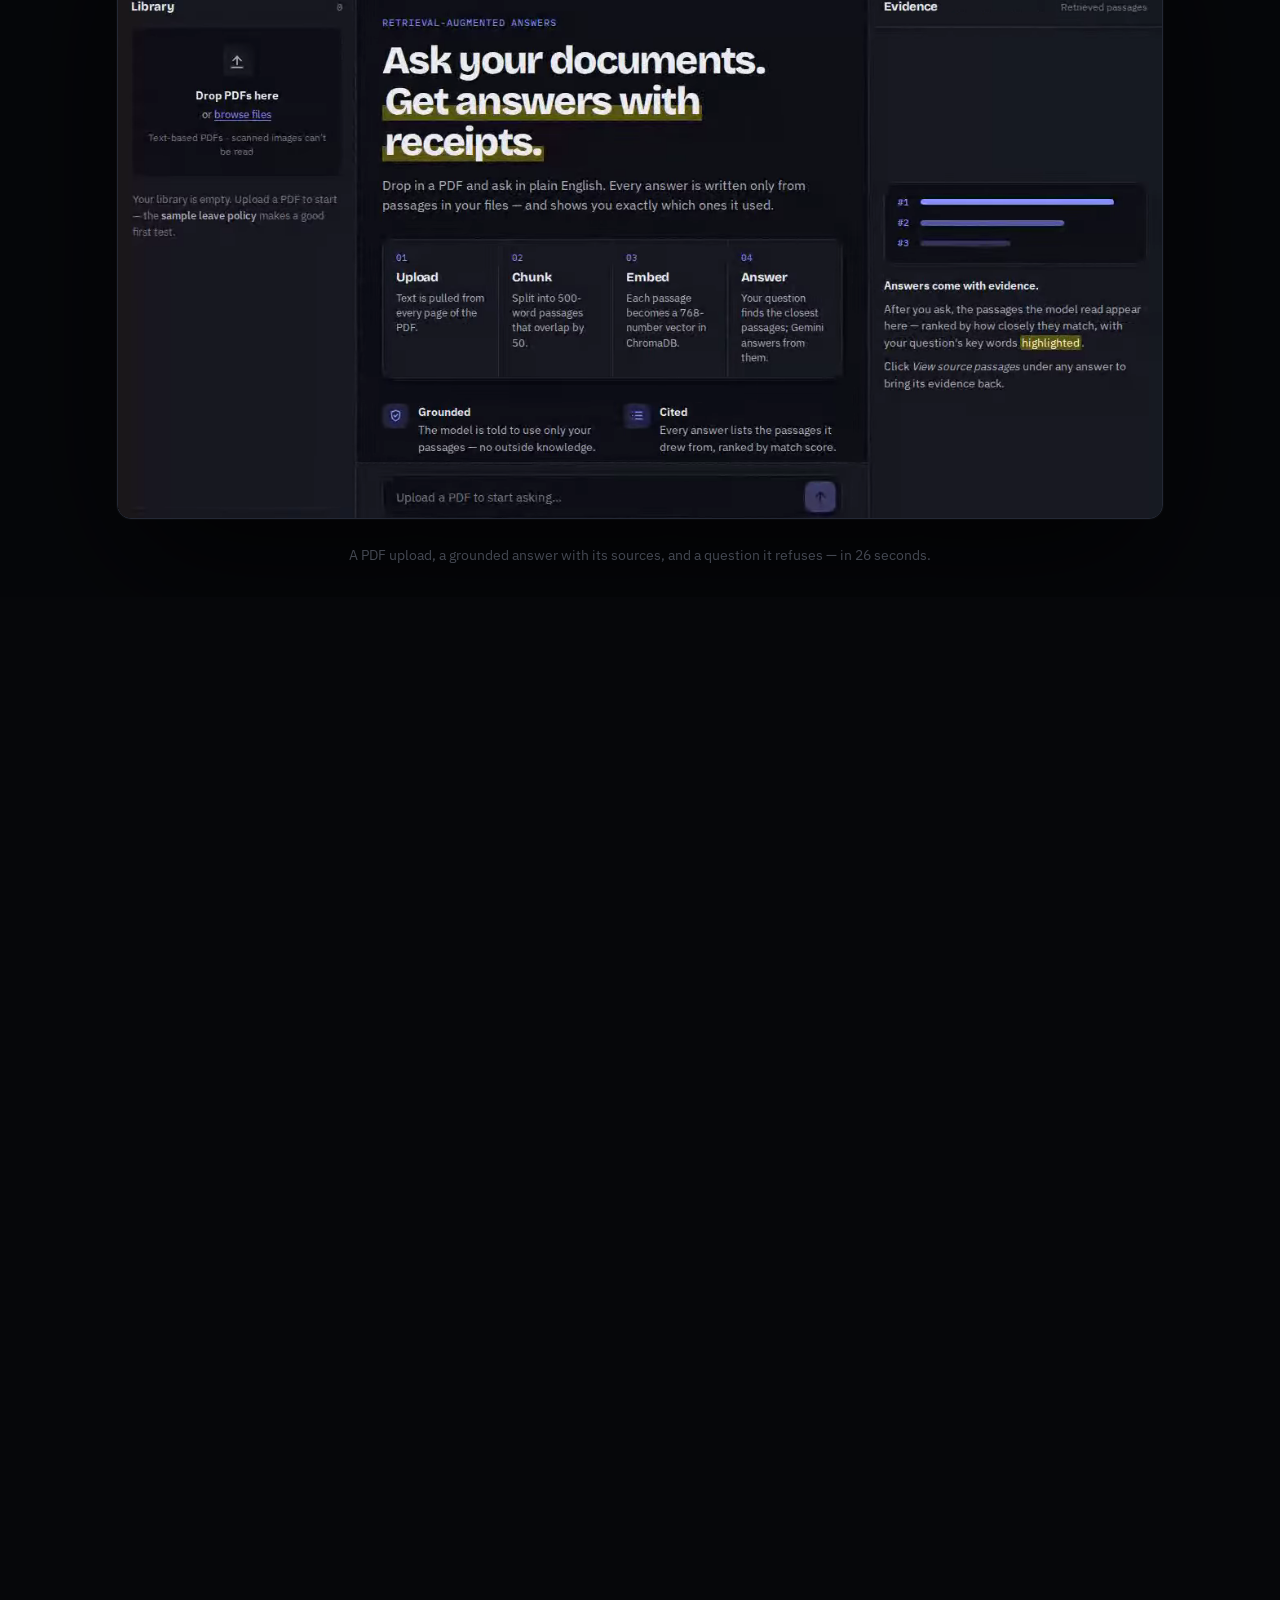
==== commit e0542fb7: "Source passages open under the answer on every screen; drop the refusal-test chip Co-Authored-By: Cl" ====
--- a/public/index.html
+++ b/public/index.html
@@ -505,7 +505,6 @@
     <div class="live-chips" id="liveChips">
       <button type="button" data-q="How many sick leaves do I get?">How many sick leaves do I get?</button>
       <button type="button" data-q="How long is paternity leave?">How long is paternity leave?</button>
-      <button type="button" data-q="What is the stock price of Tesla?">What is the stock price of Tesla?</button>
     </div>
     <div id="liveOut" aria-live="polite"></div>
     <div class="try-cta">
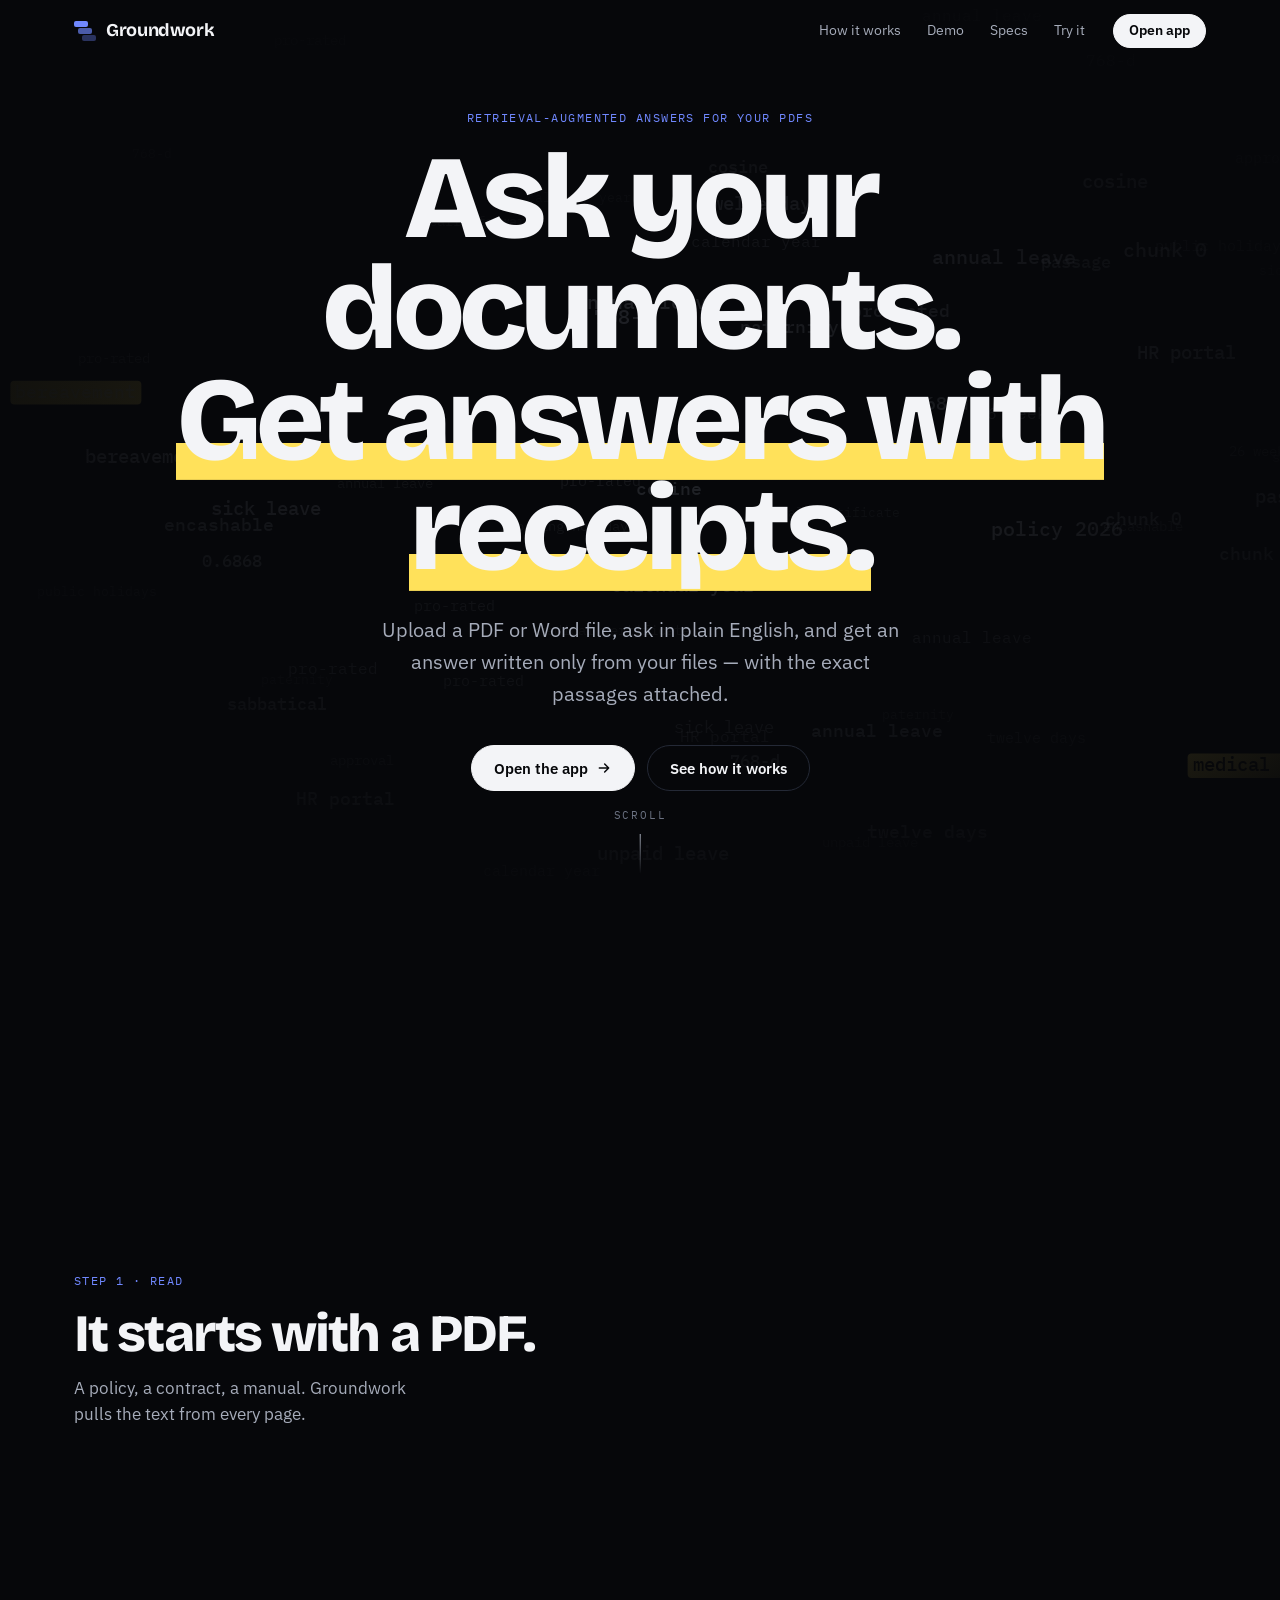
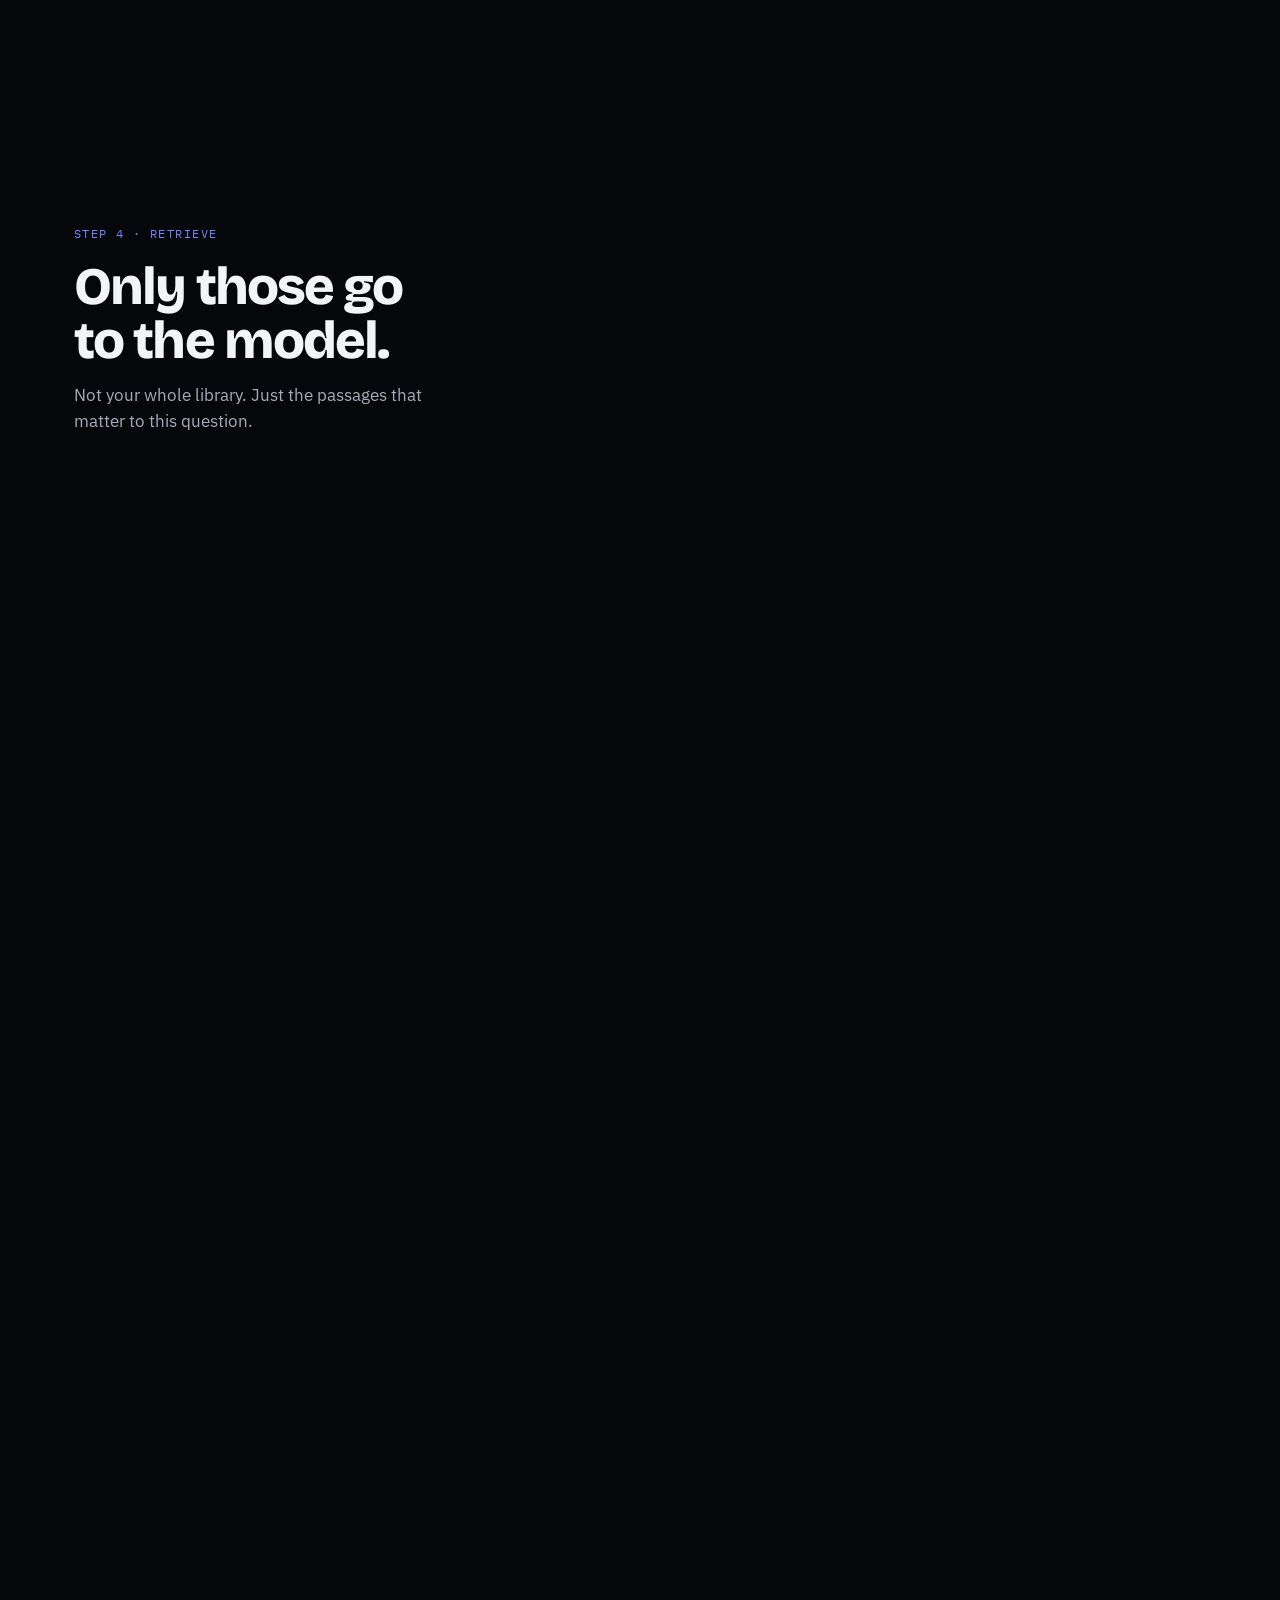
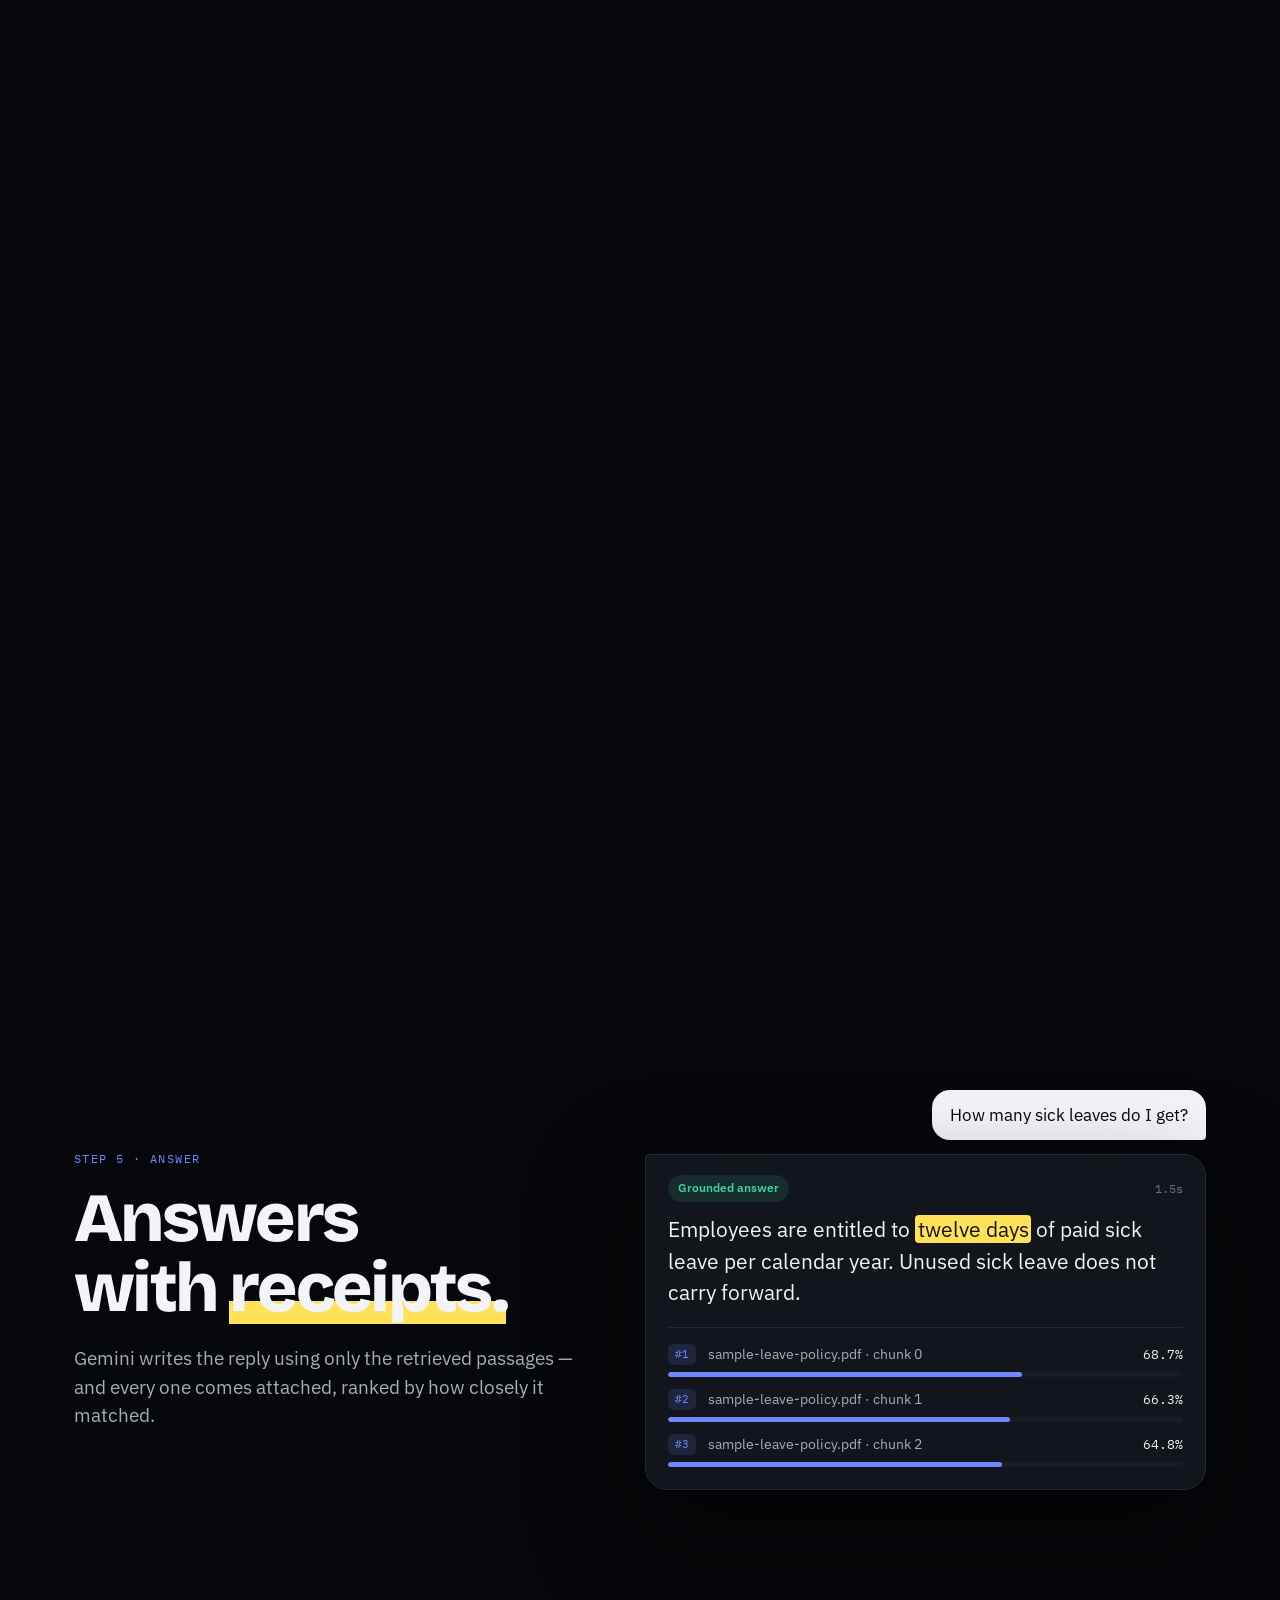
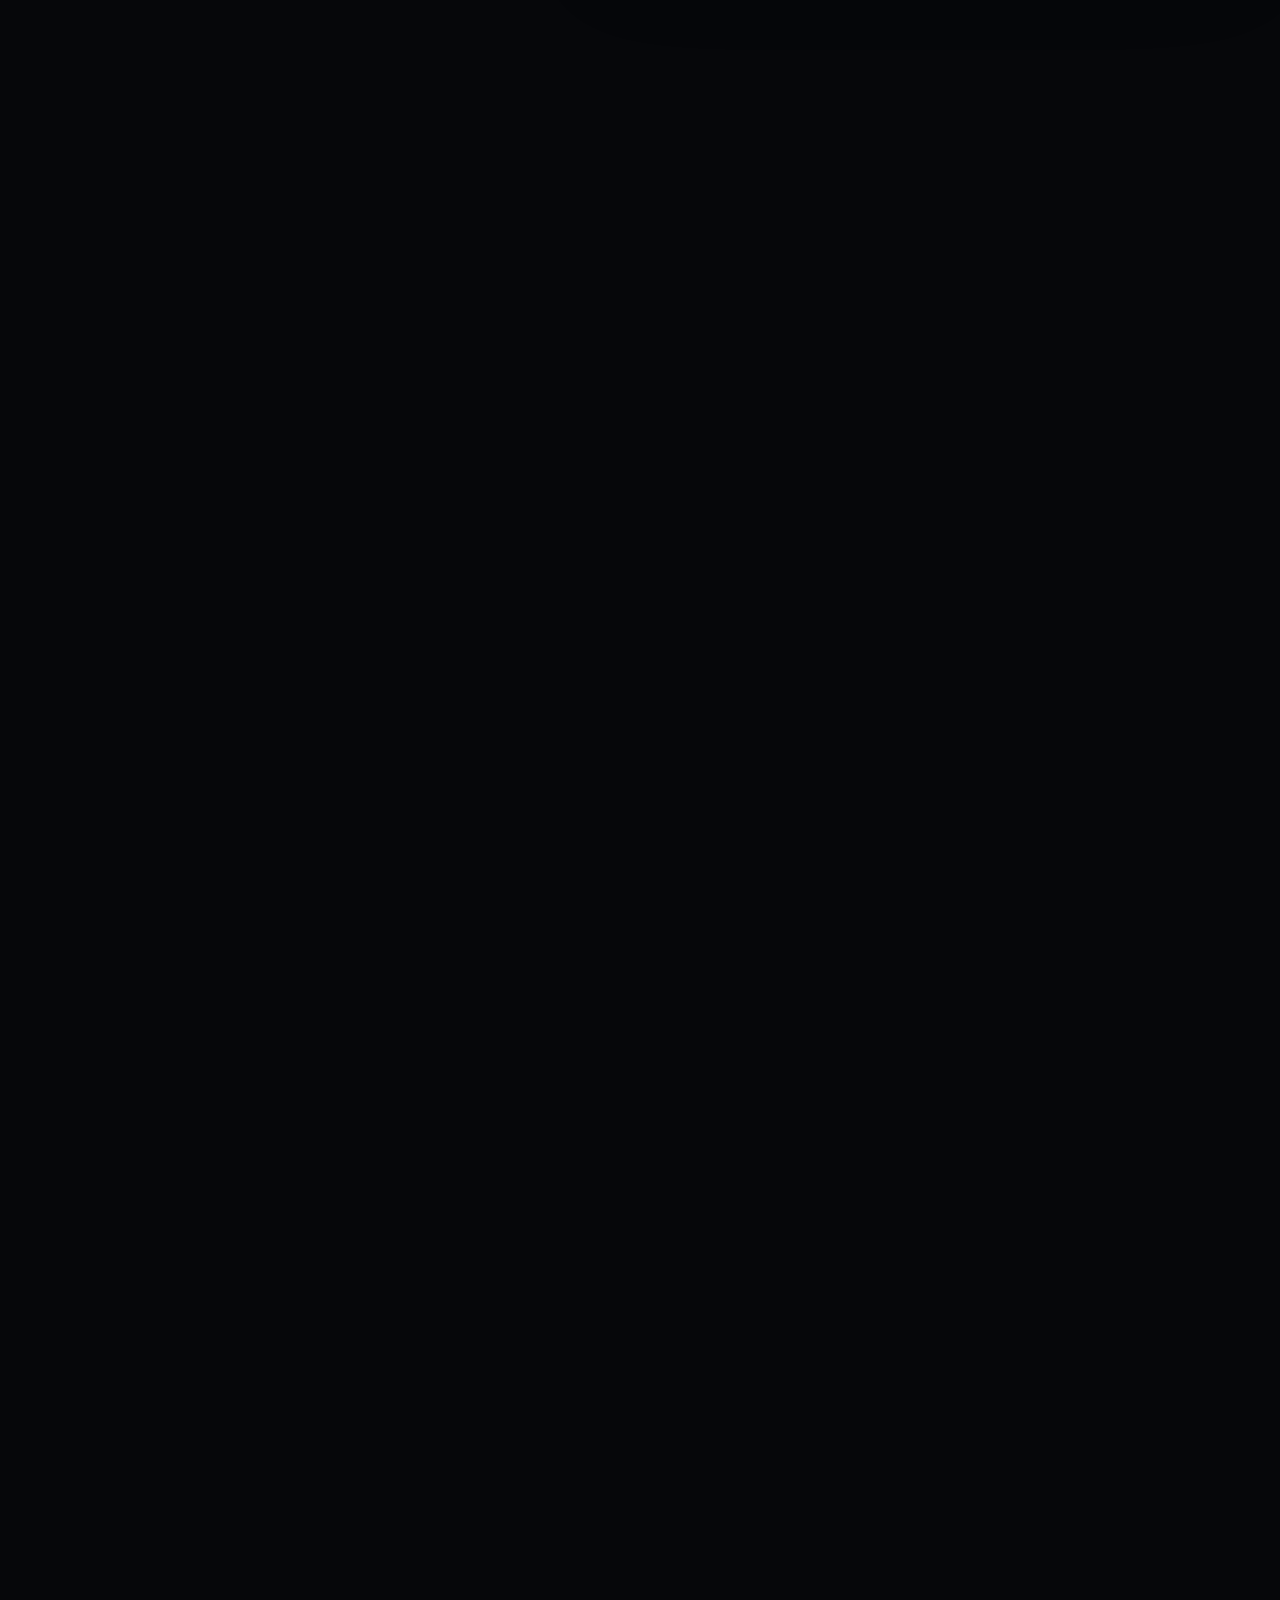
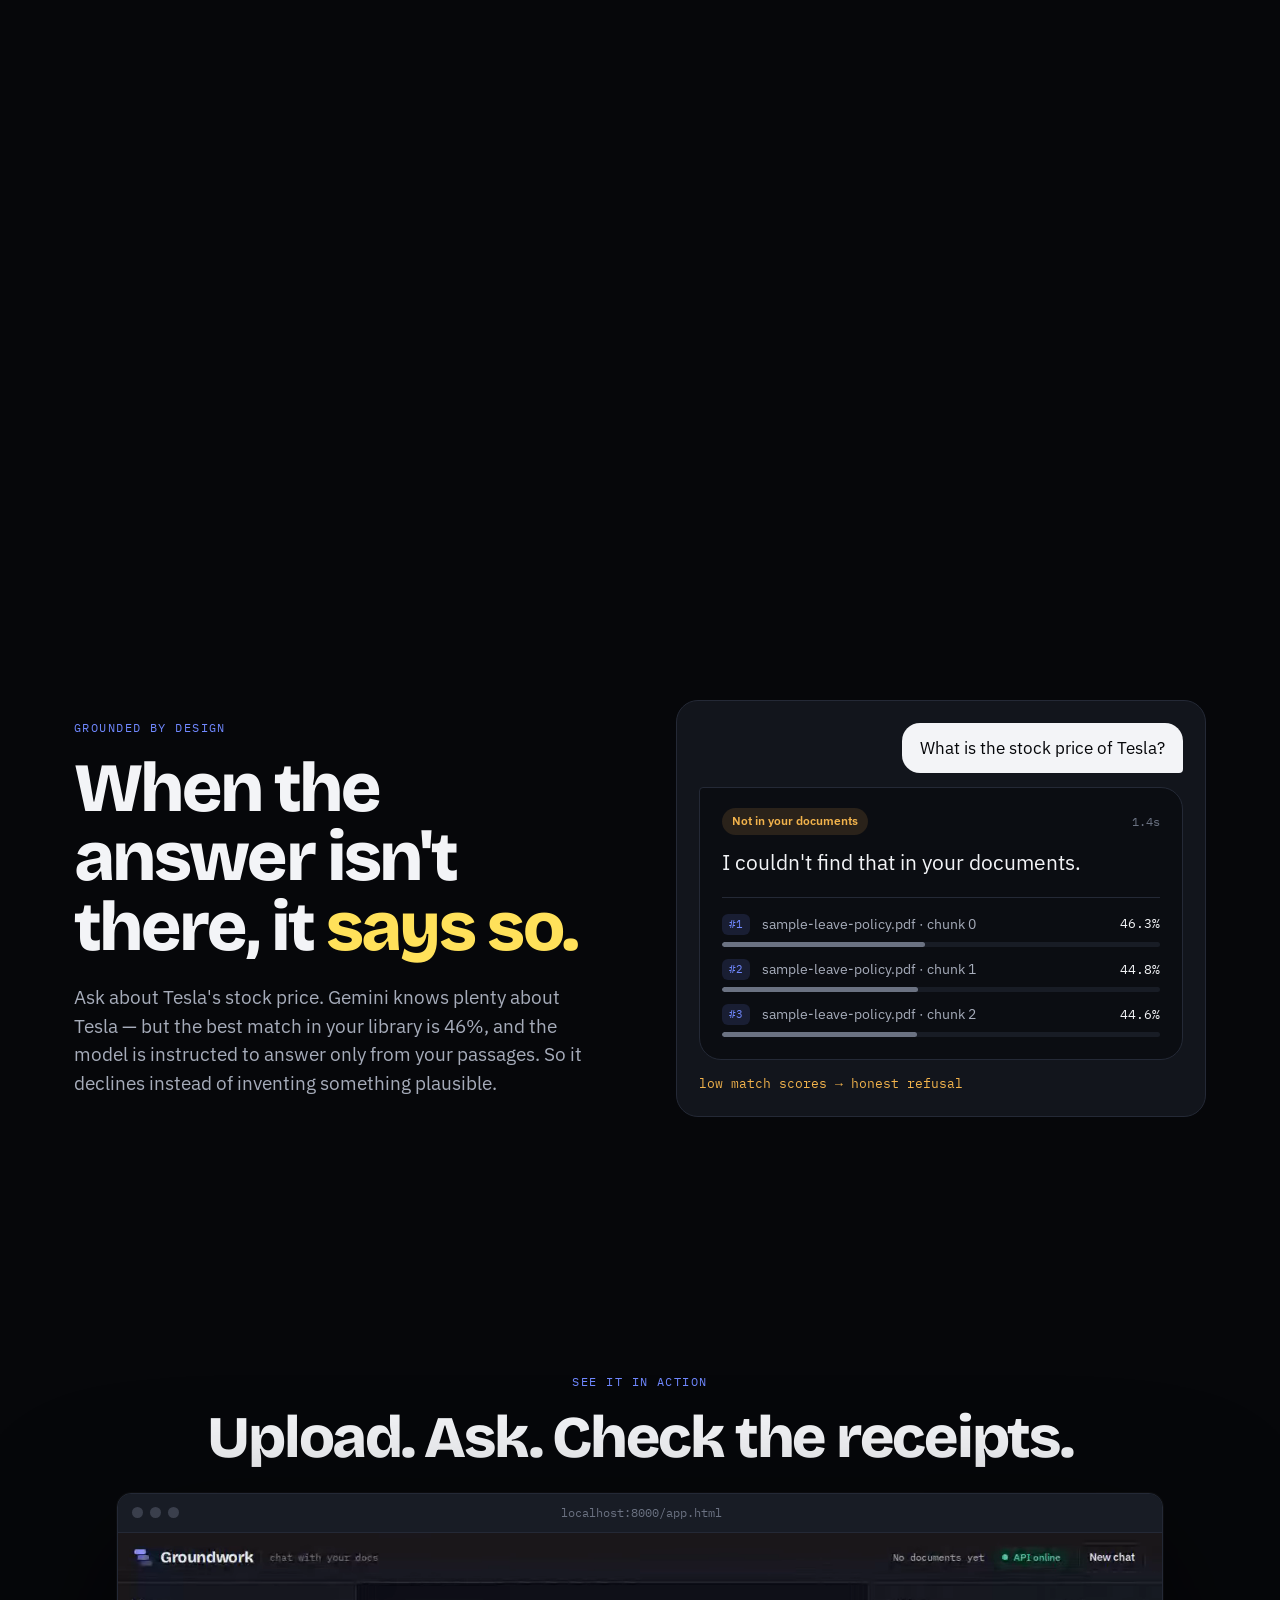
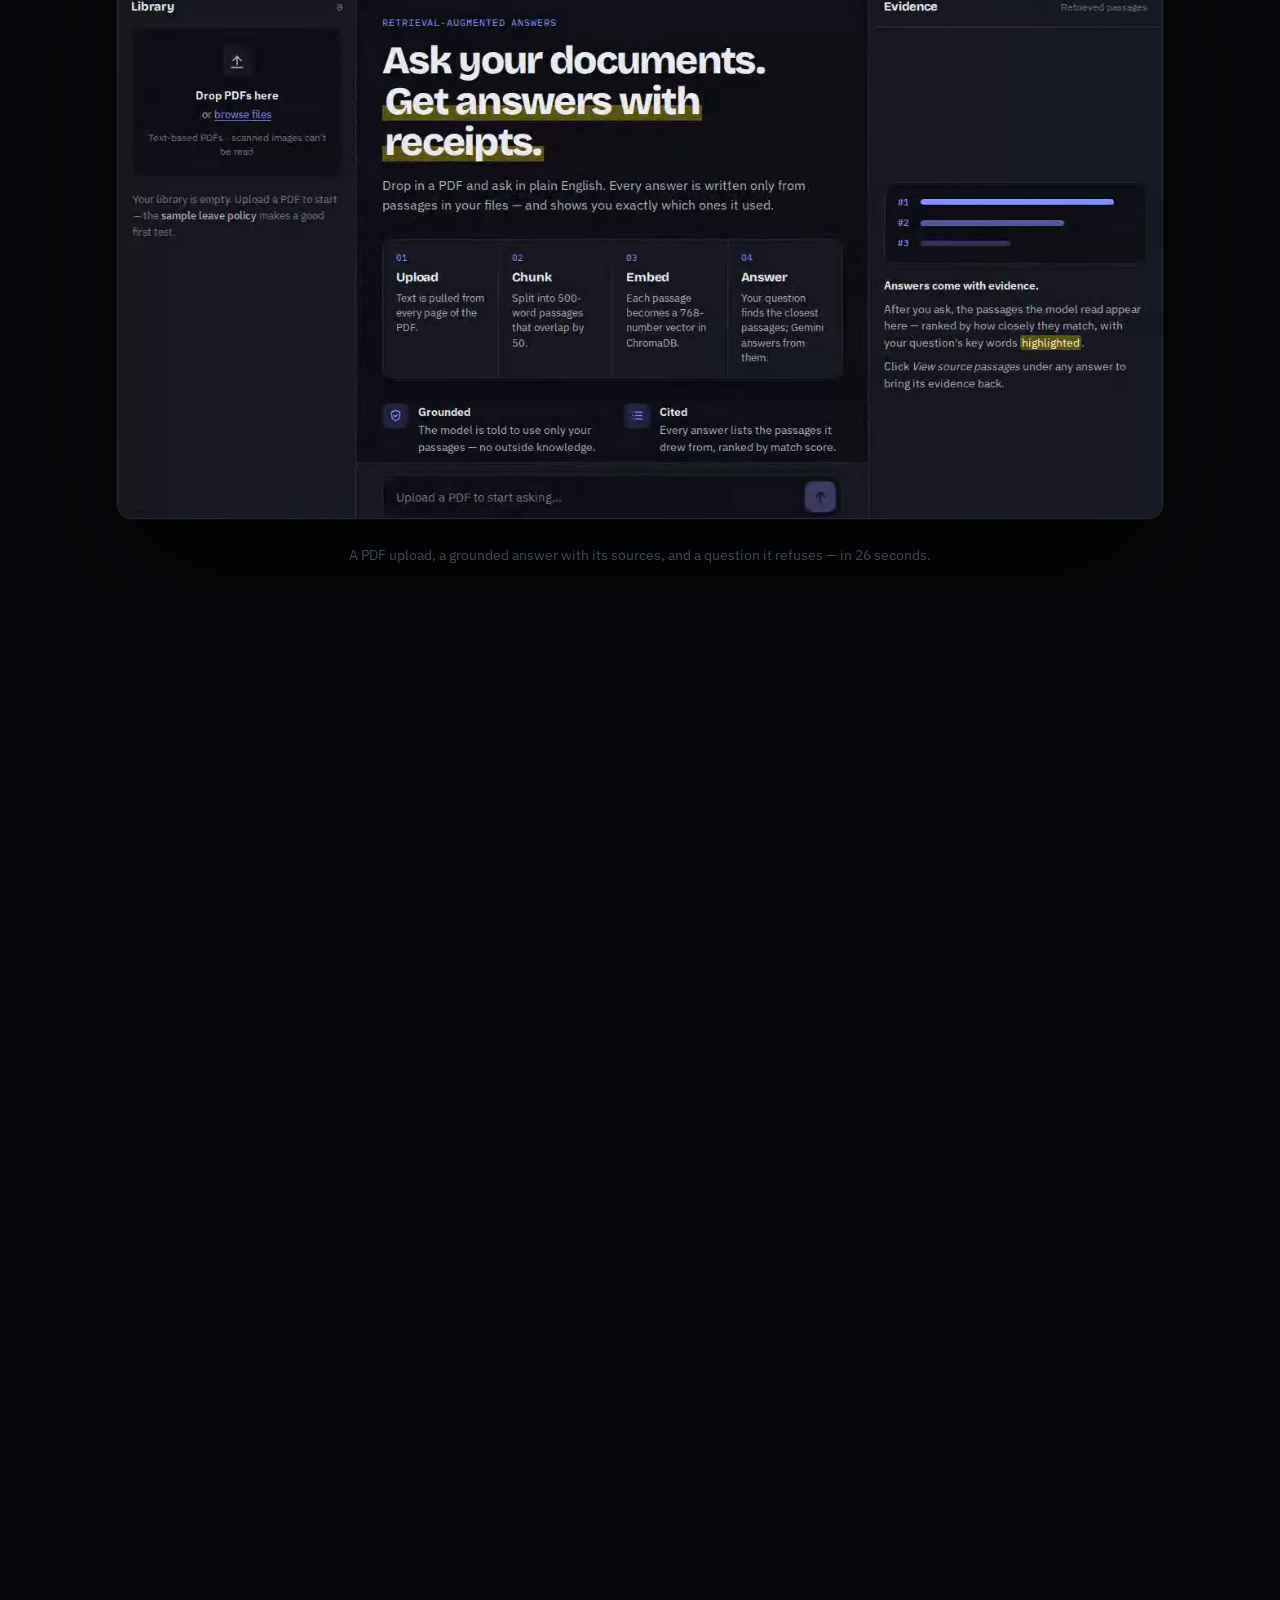
==== commit 2164b6e4: "Fix the app on phone browsers - 16px question box so iPhone Safari no longer zooms in when you tap i" ====
--- a/public/index.html
+++ b/public/index.html
@@ -548,8 +548,12 @@
   const fit = () => {
     const r = c.getBoundingClientRect();
     const d = Math.min(window.devicePixelRatio || 1, 2);
-    c.width = Math.max(1, Math.round(r.width * d));
-    c.height = Math.max(1, Math.round(r.height * d));
+    const w = Math.max(1, Math.round(r.width * d)), h = Math.max(1, Math.round(r.height * d));
+    // Mobile browsers fire "resize" whenever the address bar slides in or out while
+    // scrolling. Resizing a canvas wipes it, which made the scenes flicker; skip no-op resizes.
+    if (w === c.width && h === c.height) return;
+    c.width = w;
+    c.height = h;
     ctx.setTransform(d, 0, 0, d, 0, 0);
     c.W = r.width; c.H = r.height;
   };
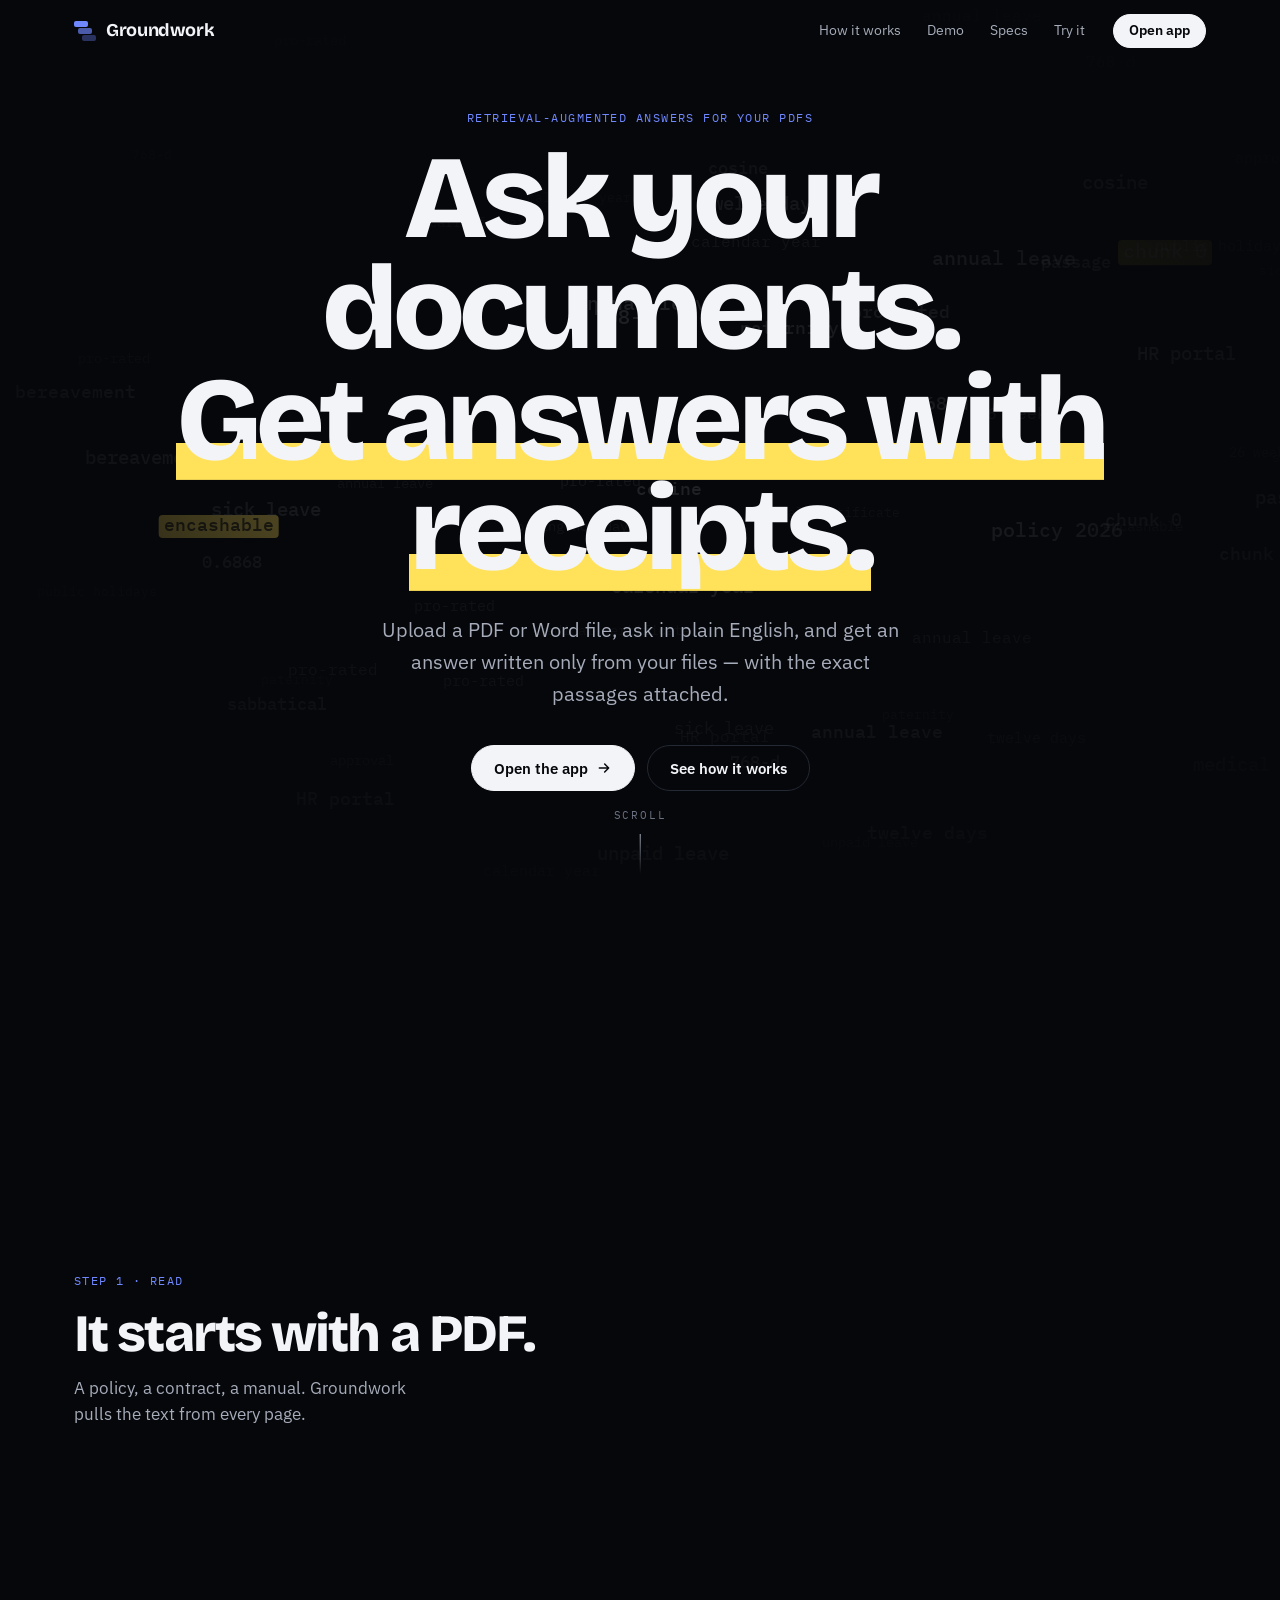
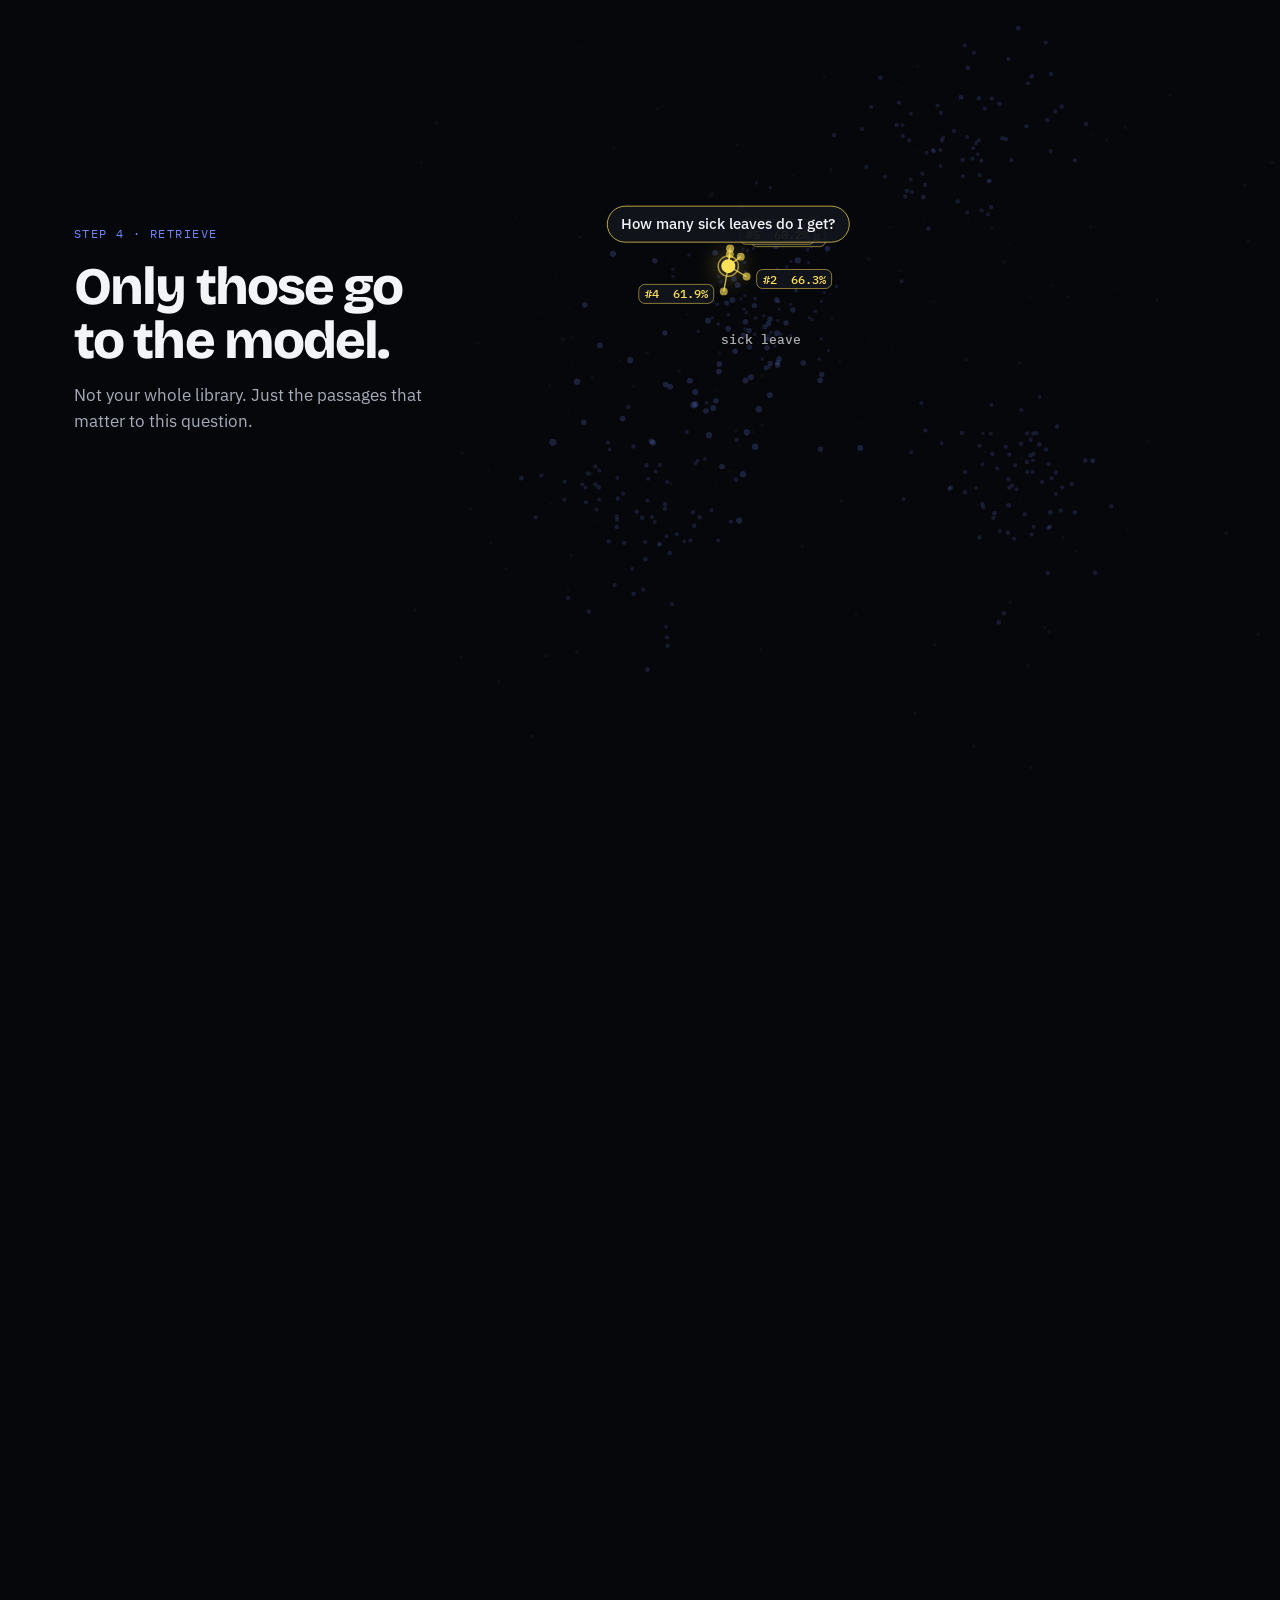
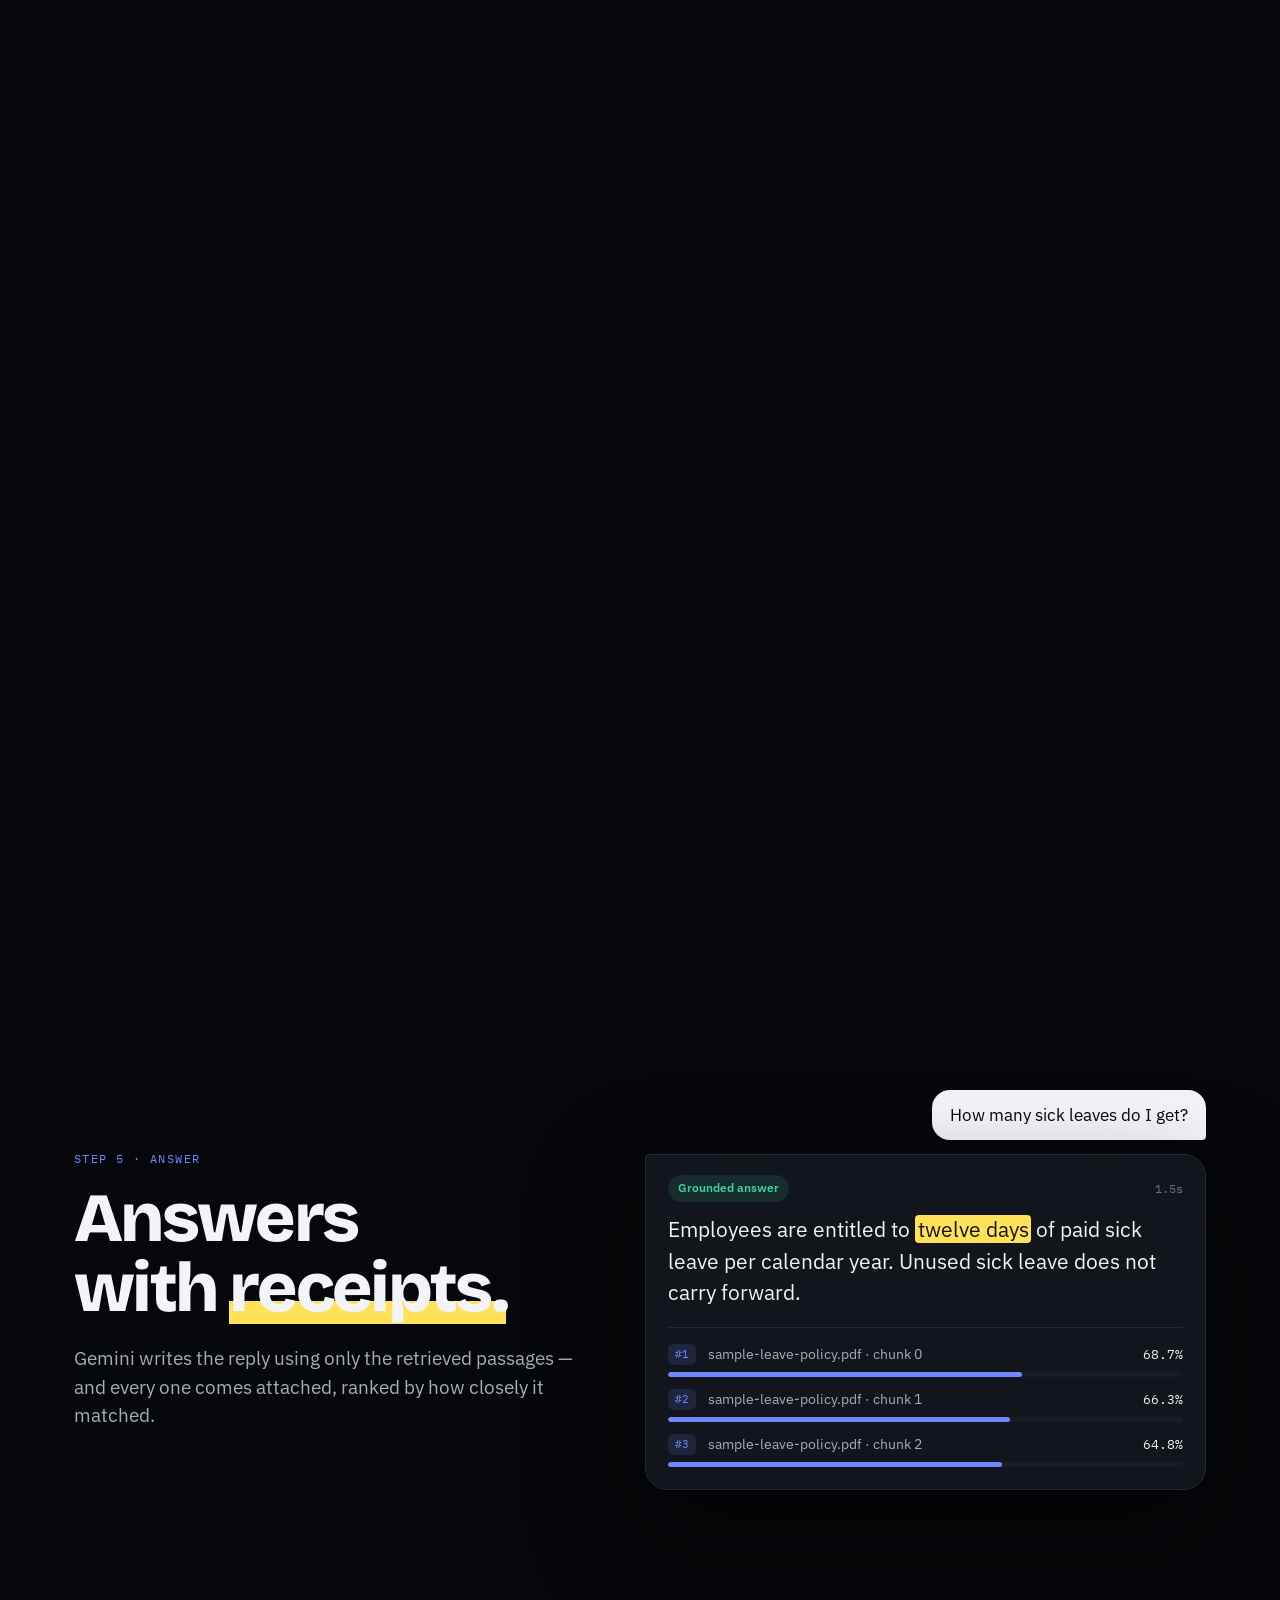
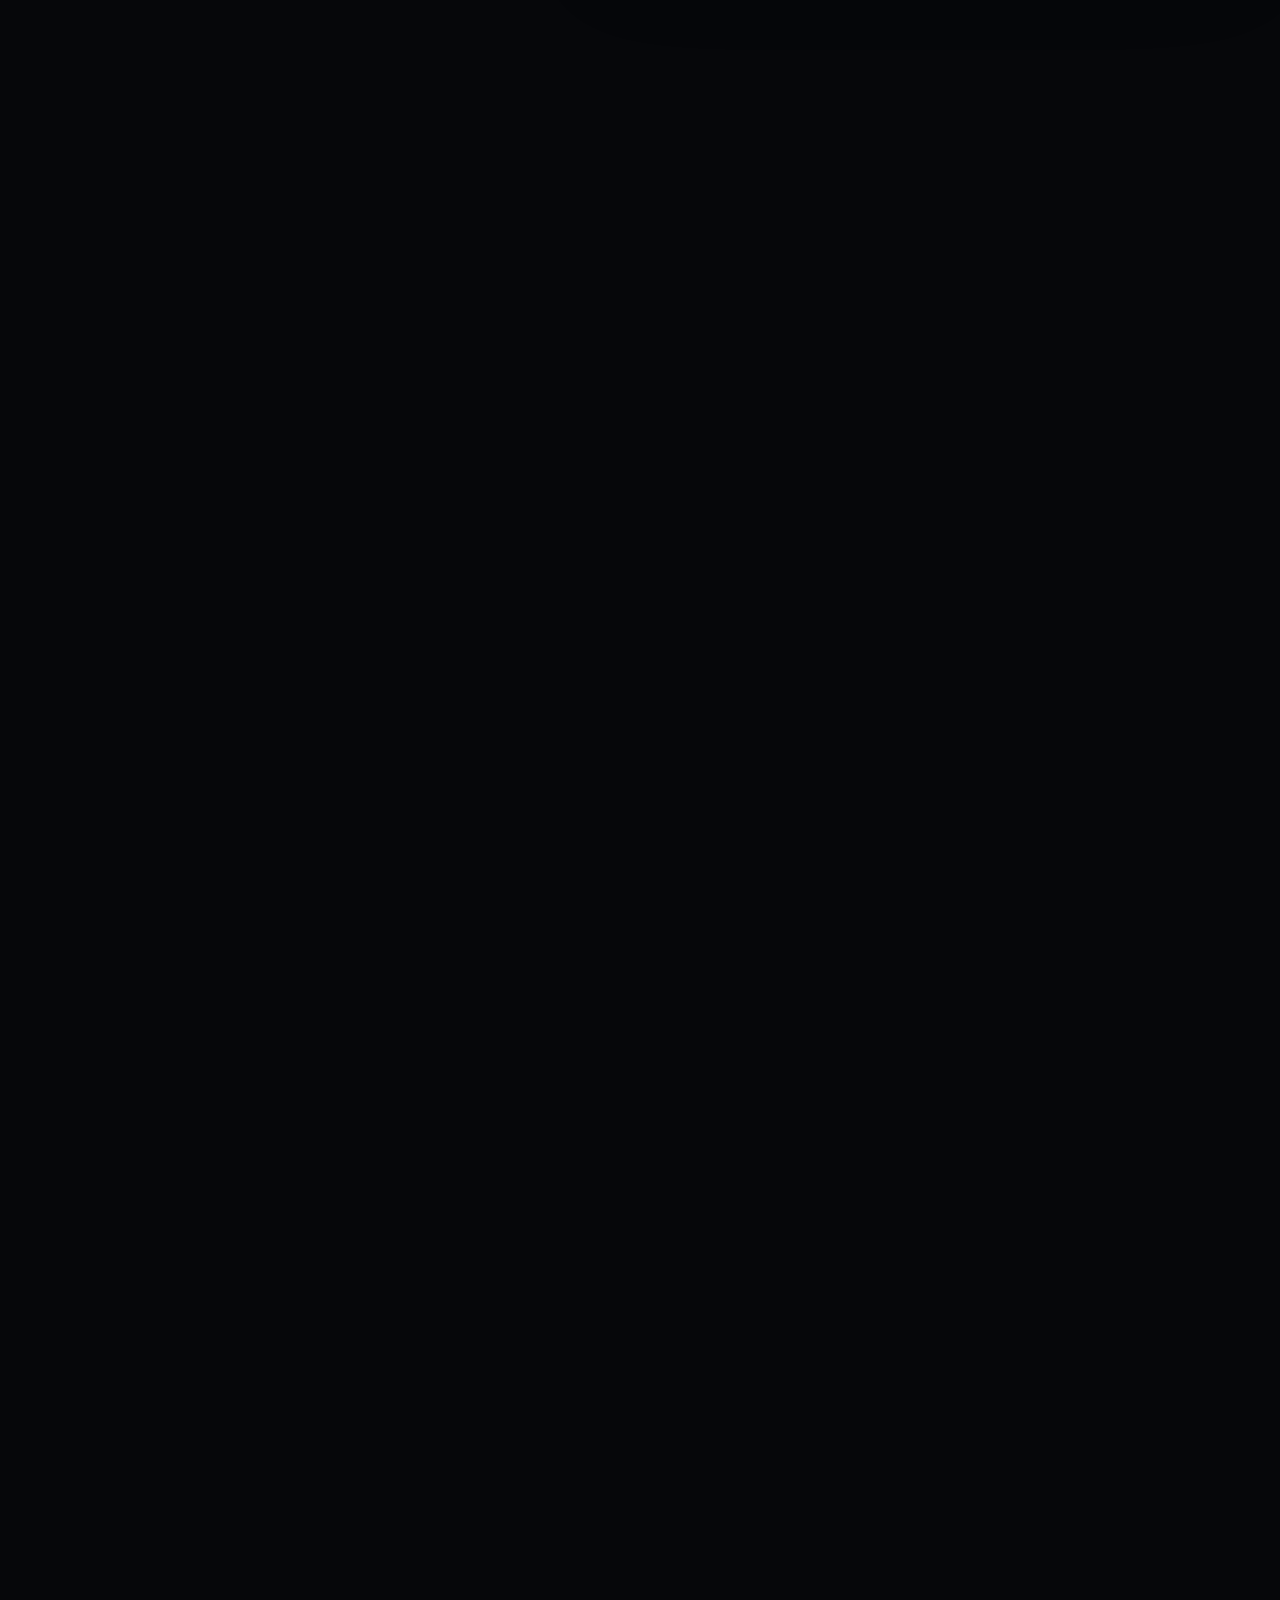
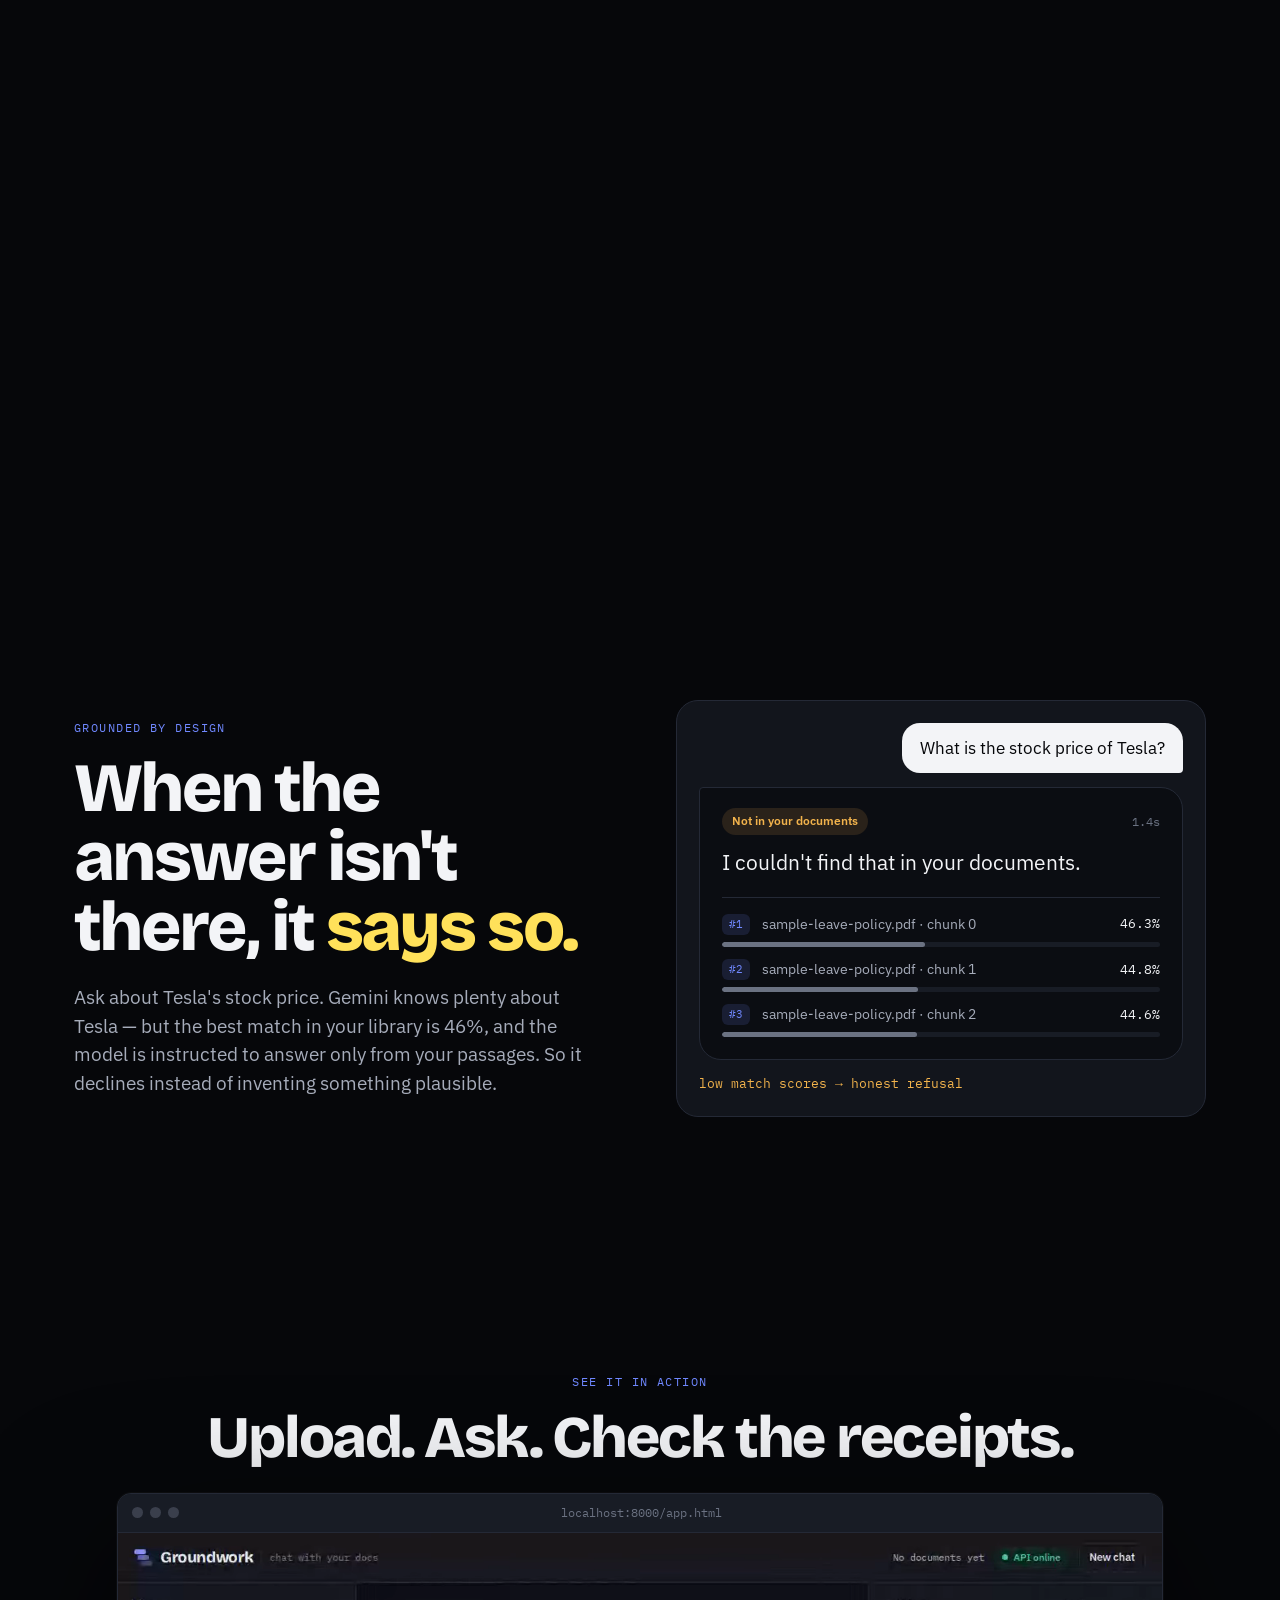
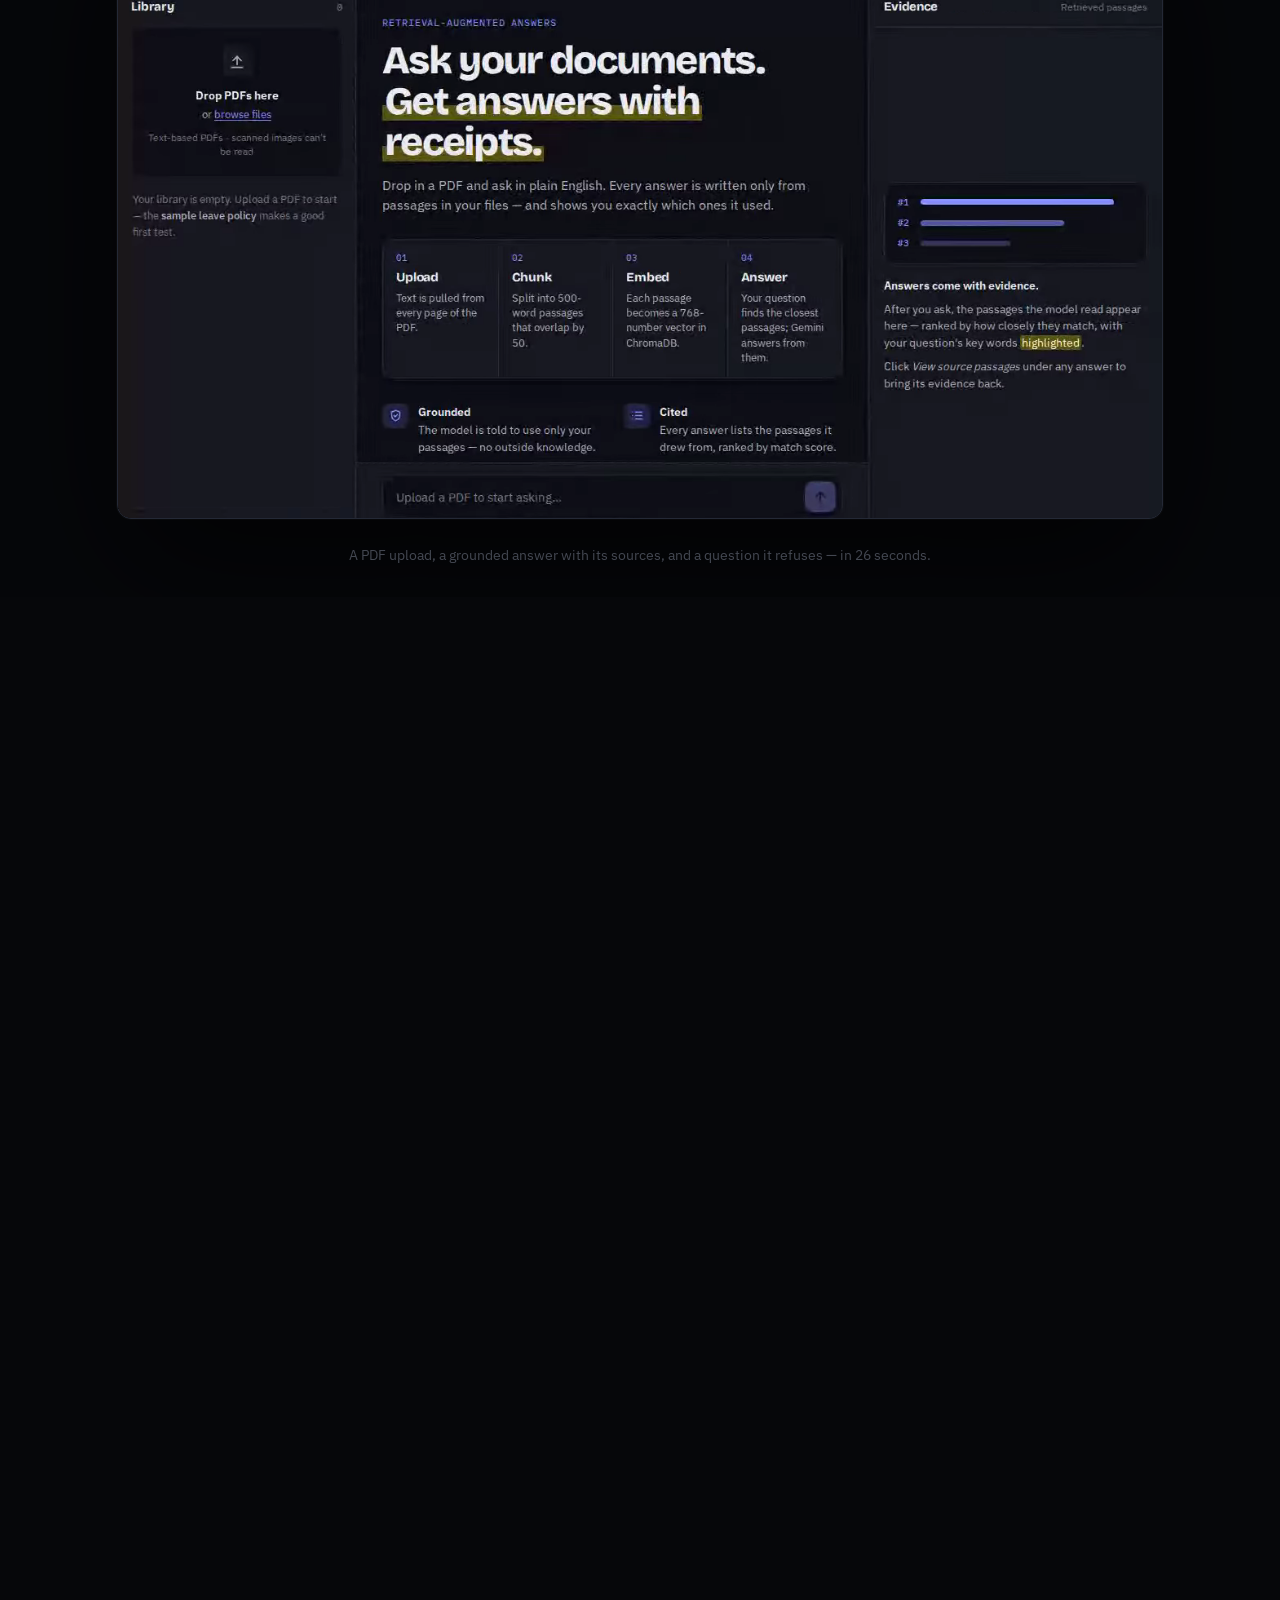
==== commit 846f6117: "Landing page on phones: hero moves without a mouse; video falls back to controls if autoplay is bloc" ====
--- a/public/index.html
+++ b/public/index.html
@@ -597,6 +597,11 @@
   const ps = Array.from({ length: N }, () => ({ x: r(), y: r(), z: .25 + r() * .75, w: WORDS[Math.floor(r() * WORDS.length)], hl: 0 }));
   let mx = 0, my = 0, tx = 0, ty = 0, last = 0, next = 900;
   addEventListener("pointermove", (e) => { tx = e.clientX / innerWidth - .5; ty = e.clientY / innerHeight - .5; });
+  // Phones have no mouse to follow, so the words sway on their own and react to scrolling instead
+  if (matchMedia("(hover: none)").matches) {
+    const sway = () => { const s = performance.now() / 4000; tx = Math.sin(s) * .35; ty = Math.cos(s * .8) * .2 + Math.min(scrollY / innerHeight, 1) * .3; };
+    setInterval(sway, 120);
+  }
 
   return (t, dt) => {
     const W = c.W, H = c.H;
@@ -1002,7 +1007,8 @@
 if (!REDUCED) {
   new IntersectionObserver((entries) => {
     entries.forEach((en) => {
-      if (en.isIntersecting) demoVideo.play().catch(() => {});
+      // Autoplay can be blocked (e.g. iPhone Low Power Mode): show the player controls instead
+      if (en.isIntersecting) demoVideo.play().catch(() => { demoVideo.controls = true; });
       else demoVideo.pause();
     });
   }, { threshold: .35 }).observe(demoVideo);
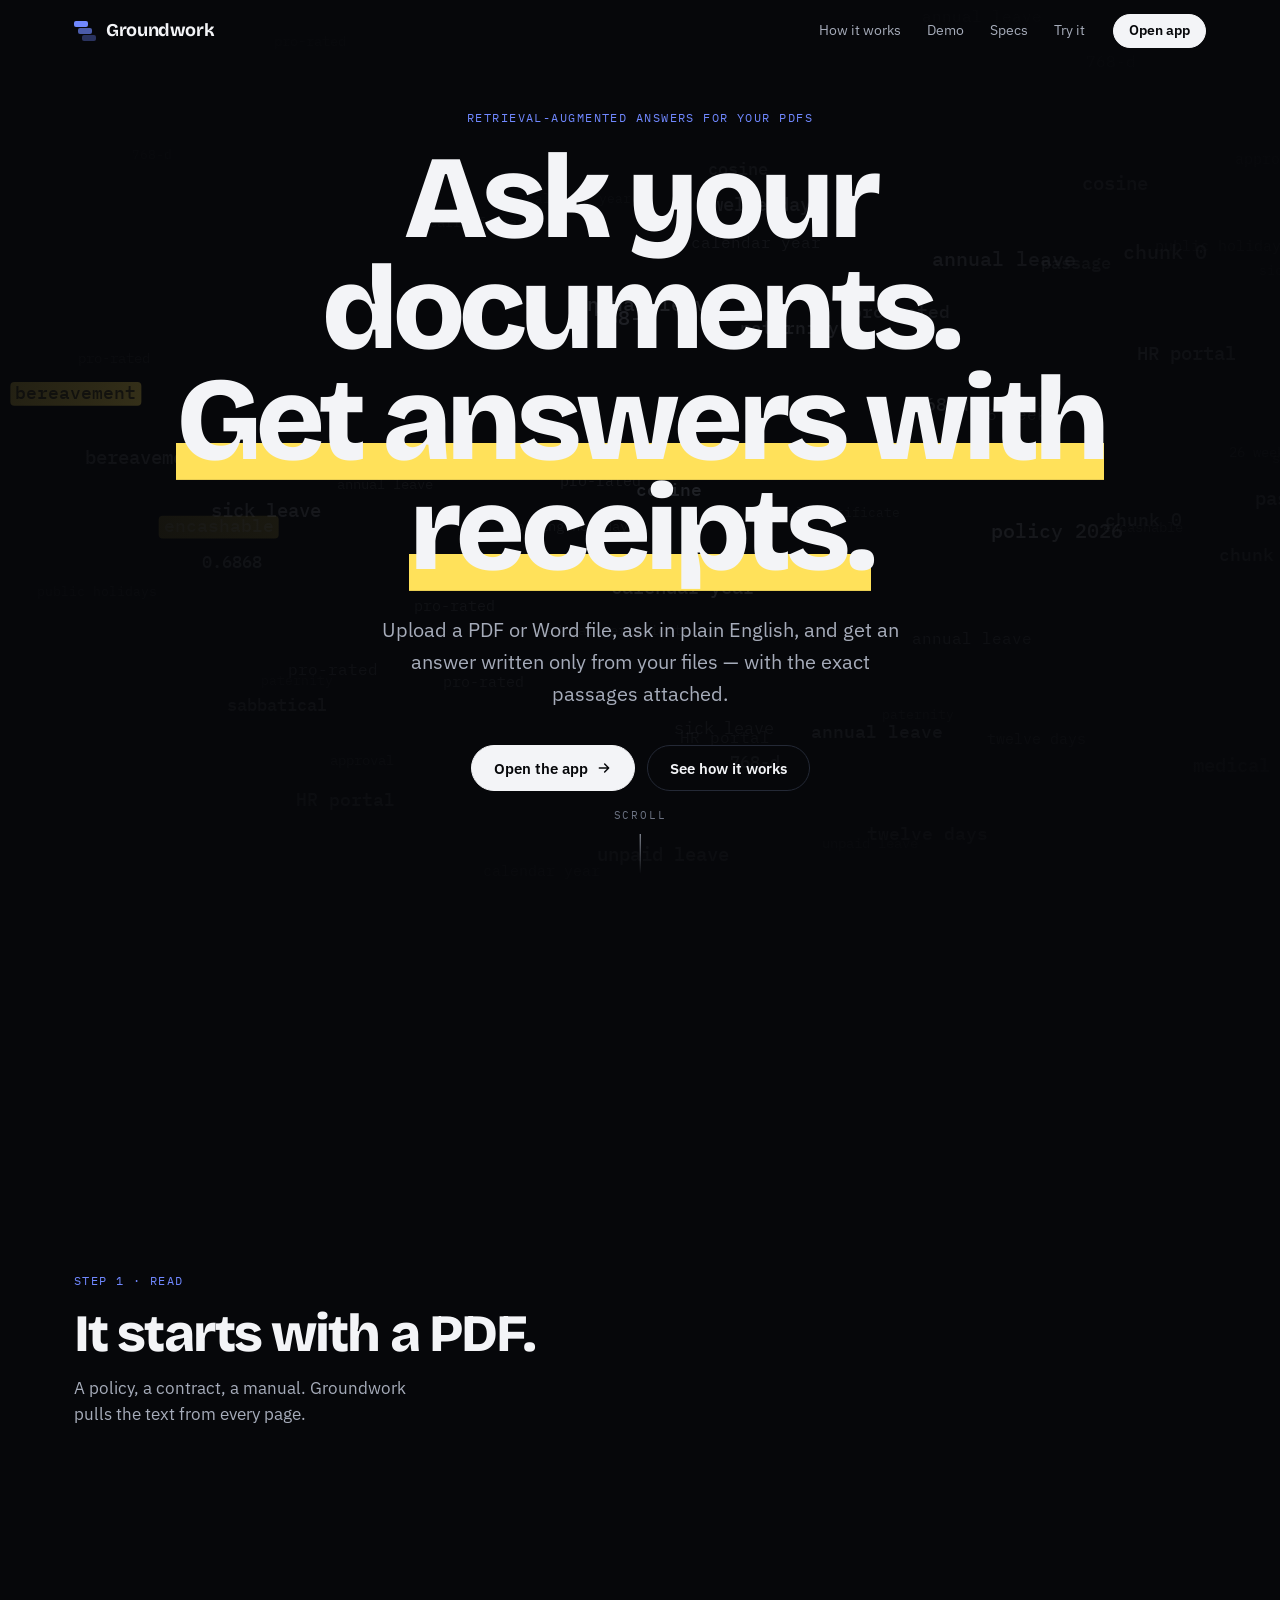
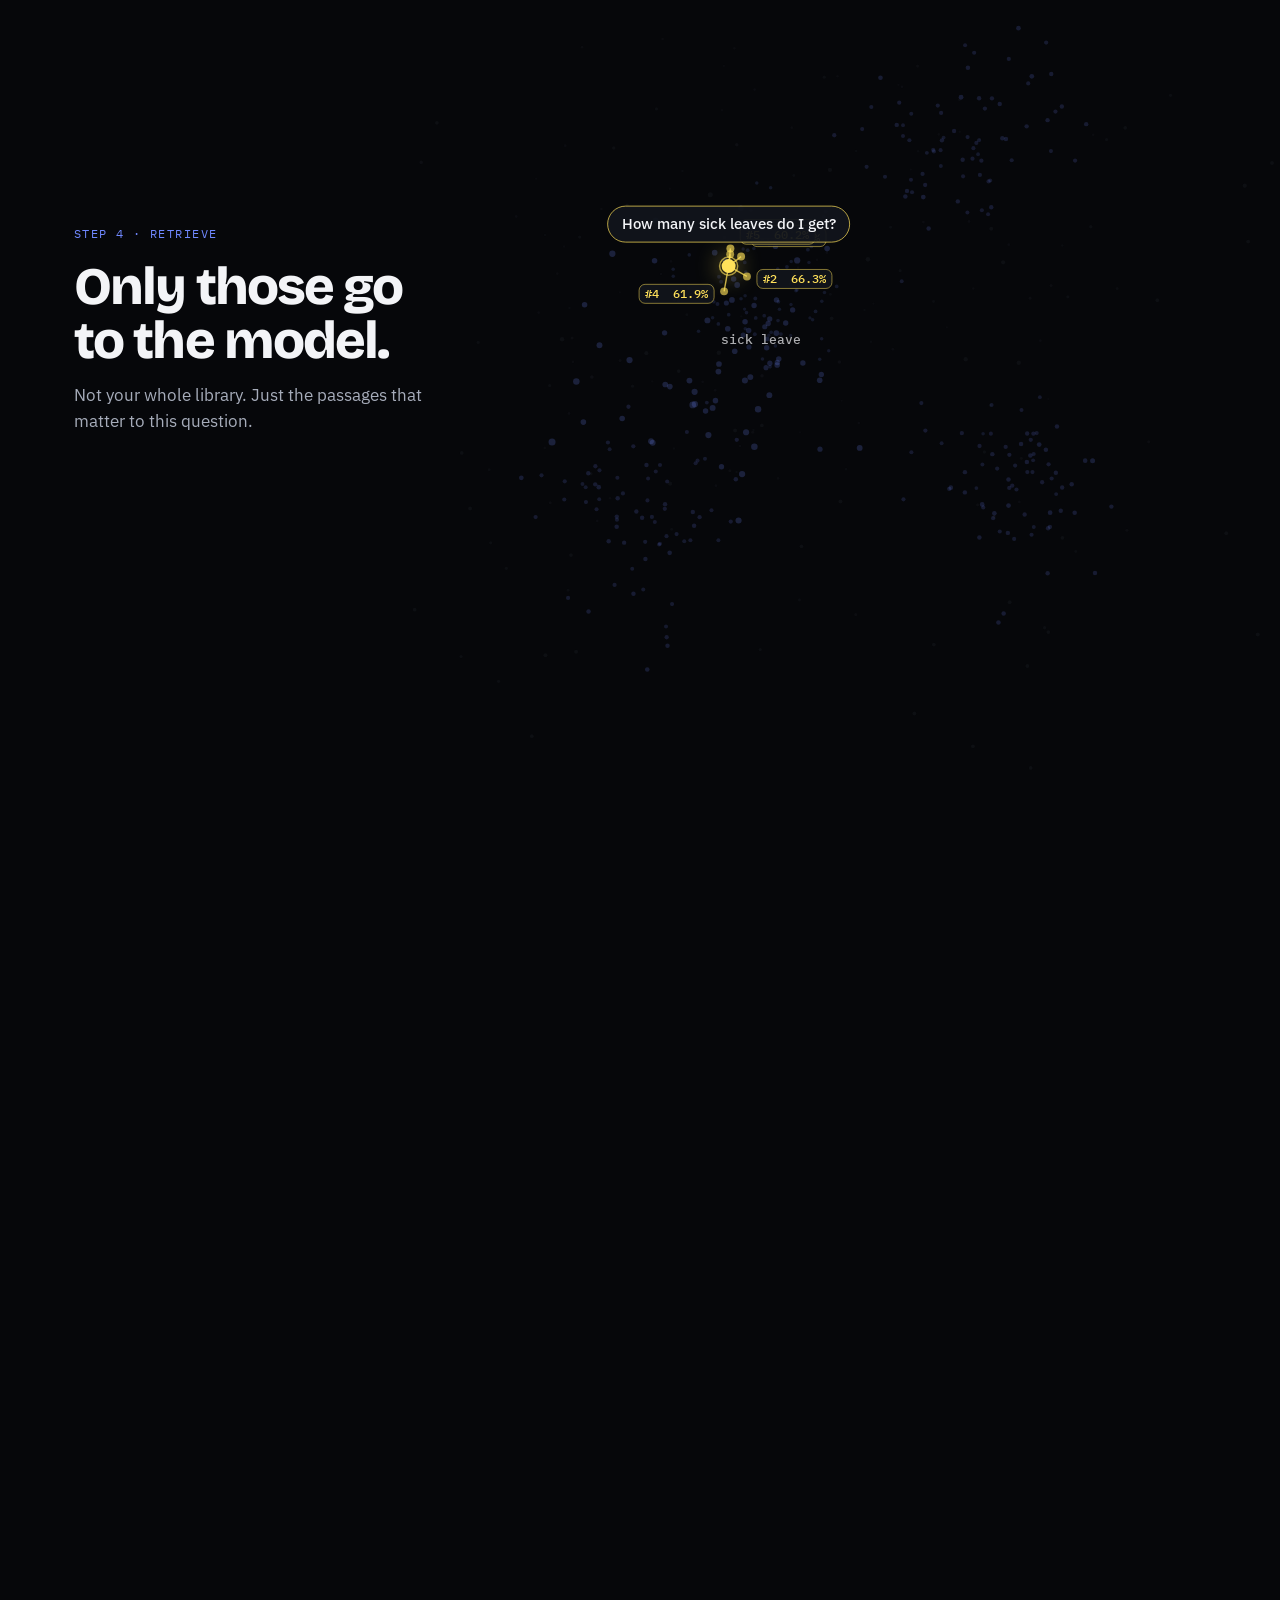
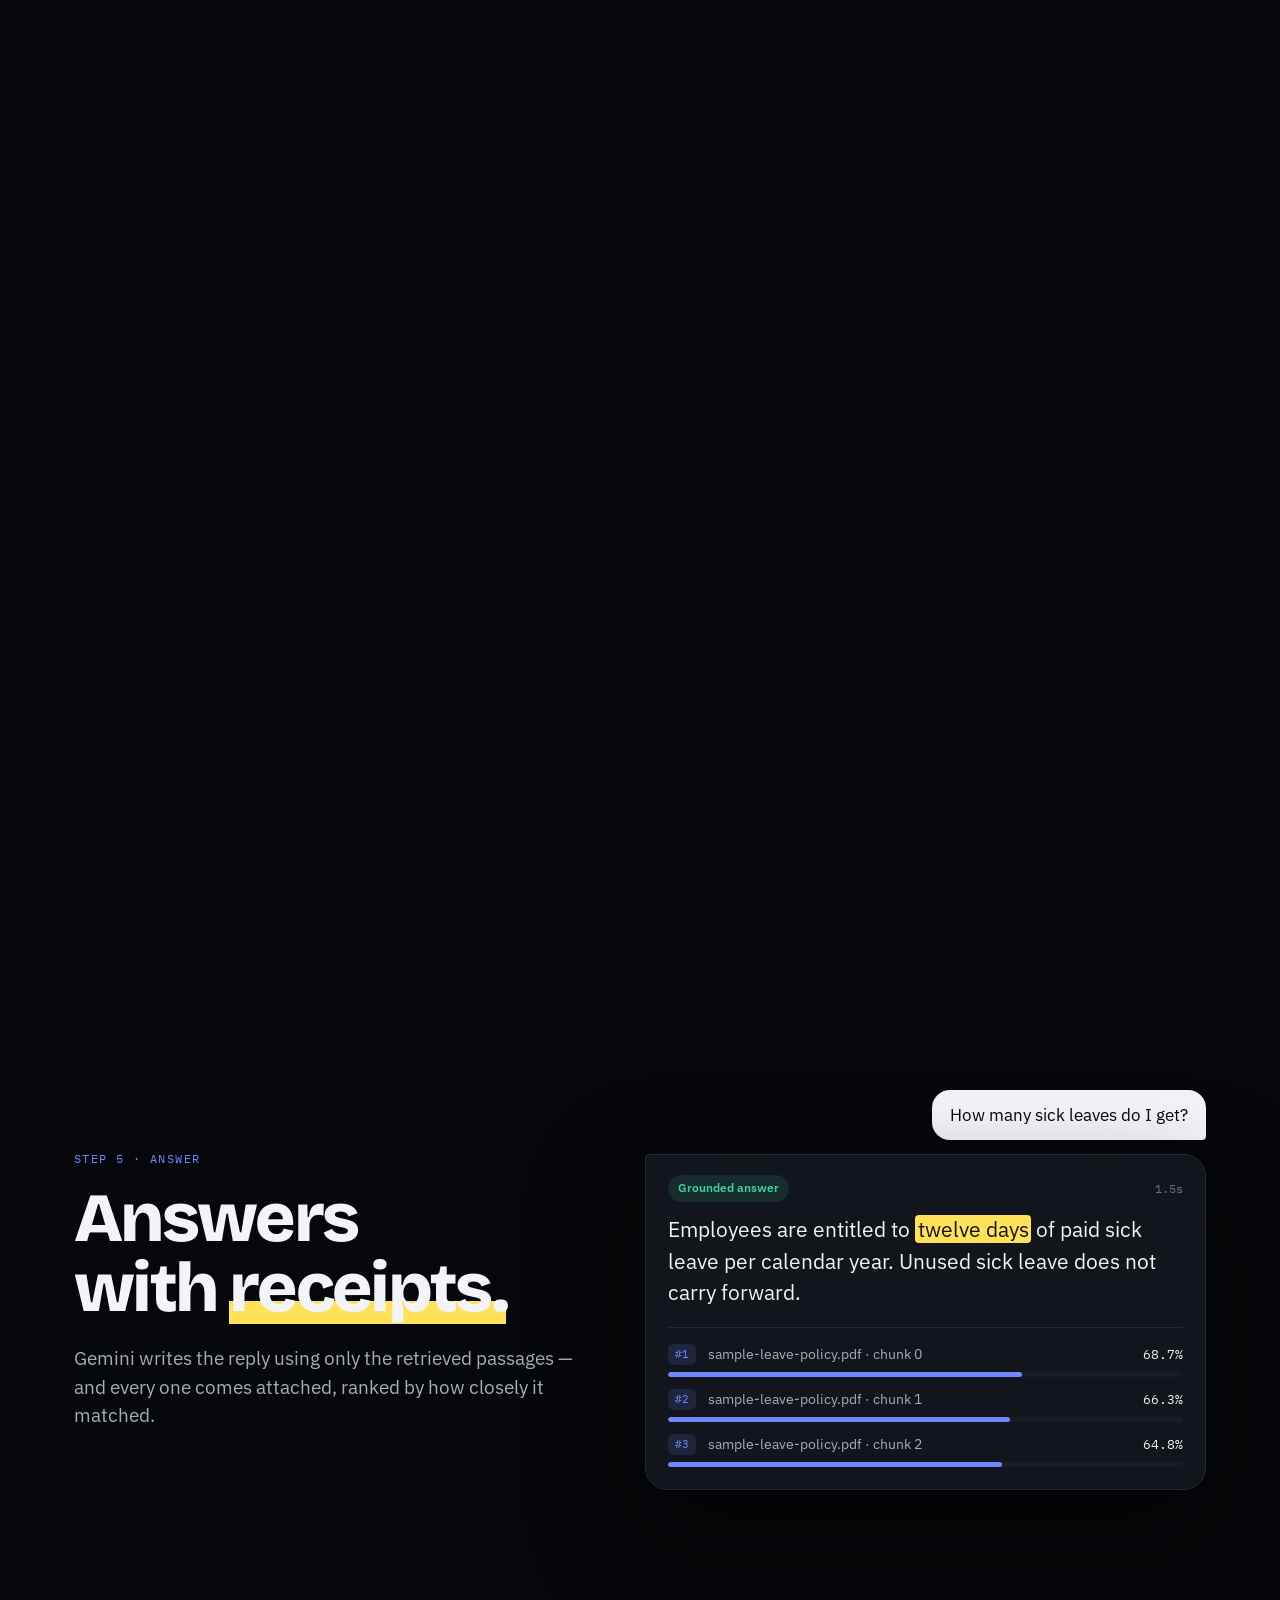
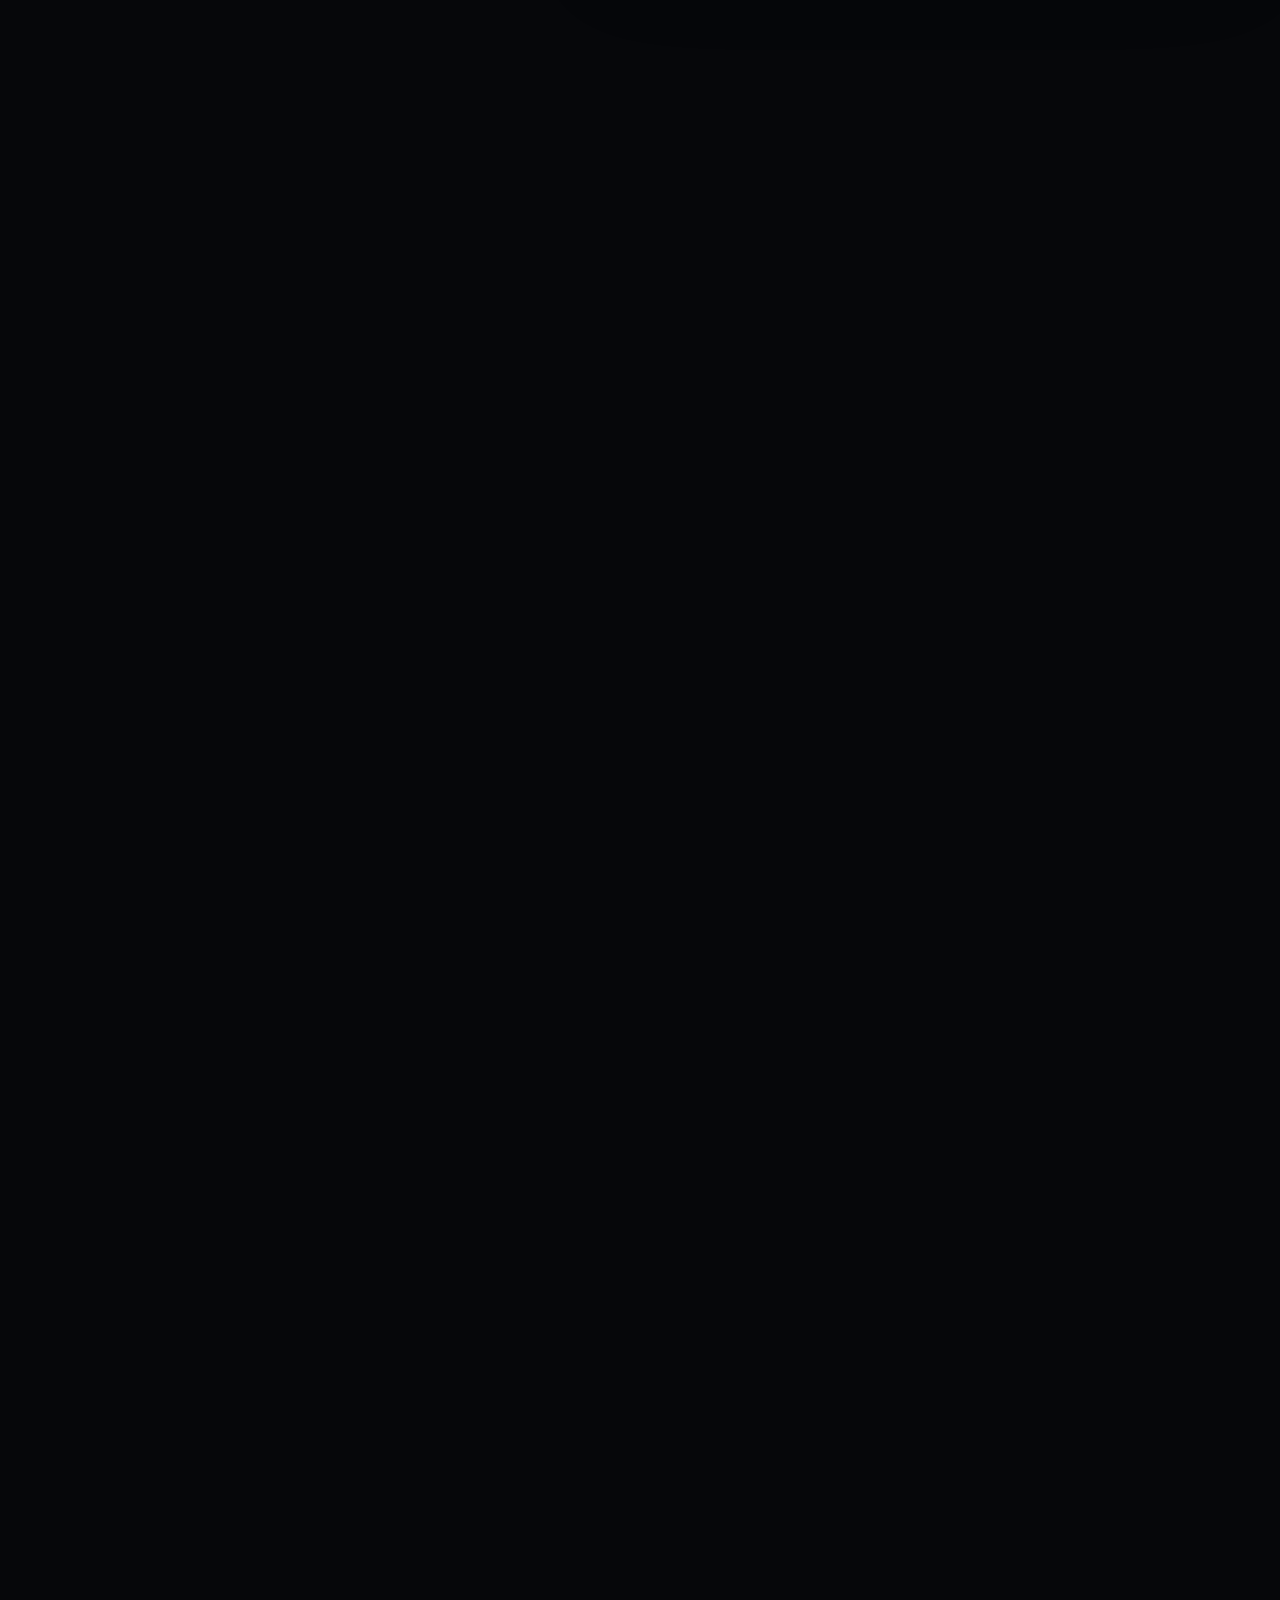
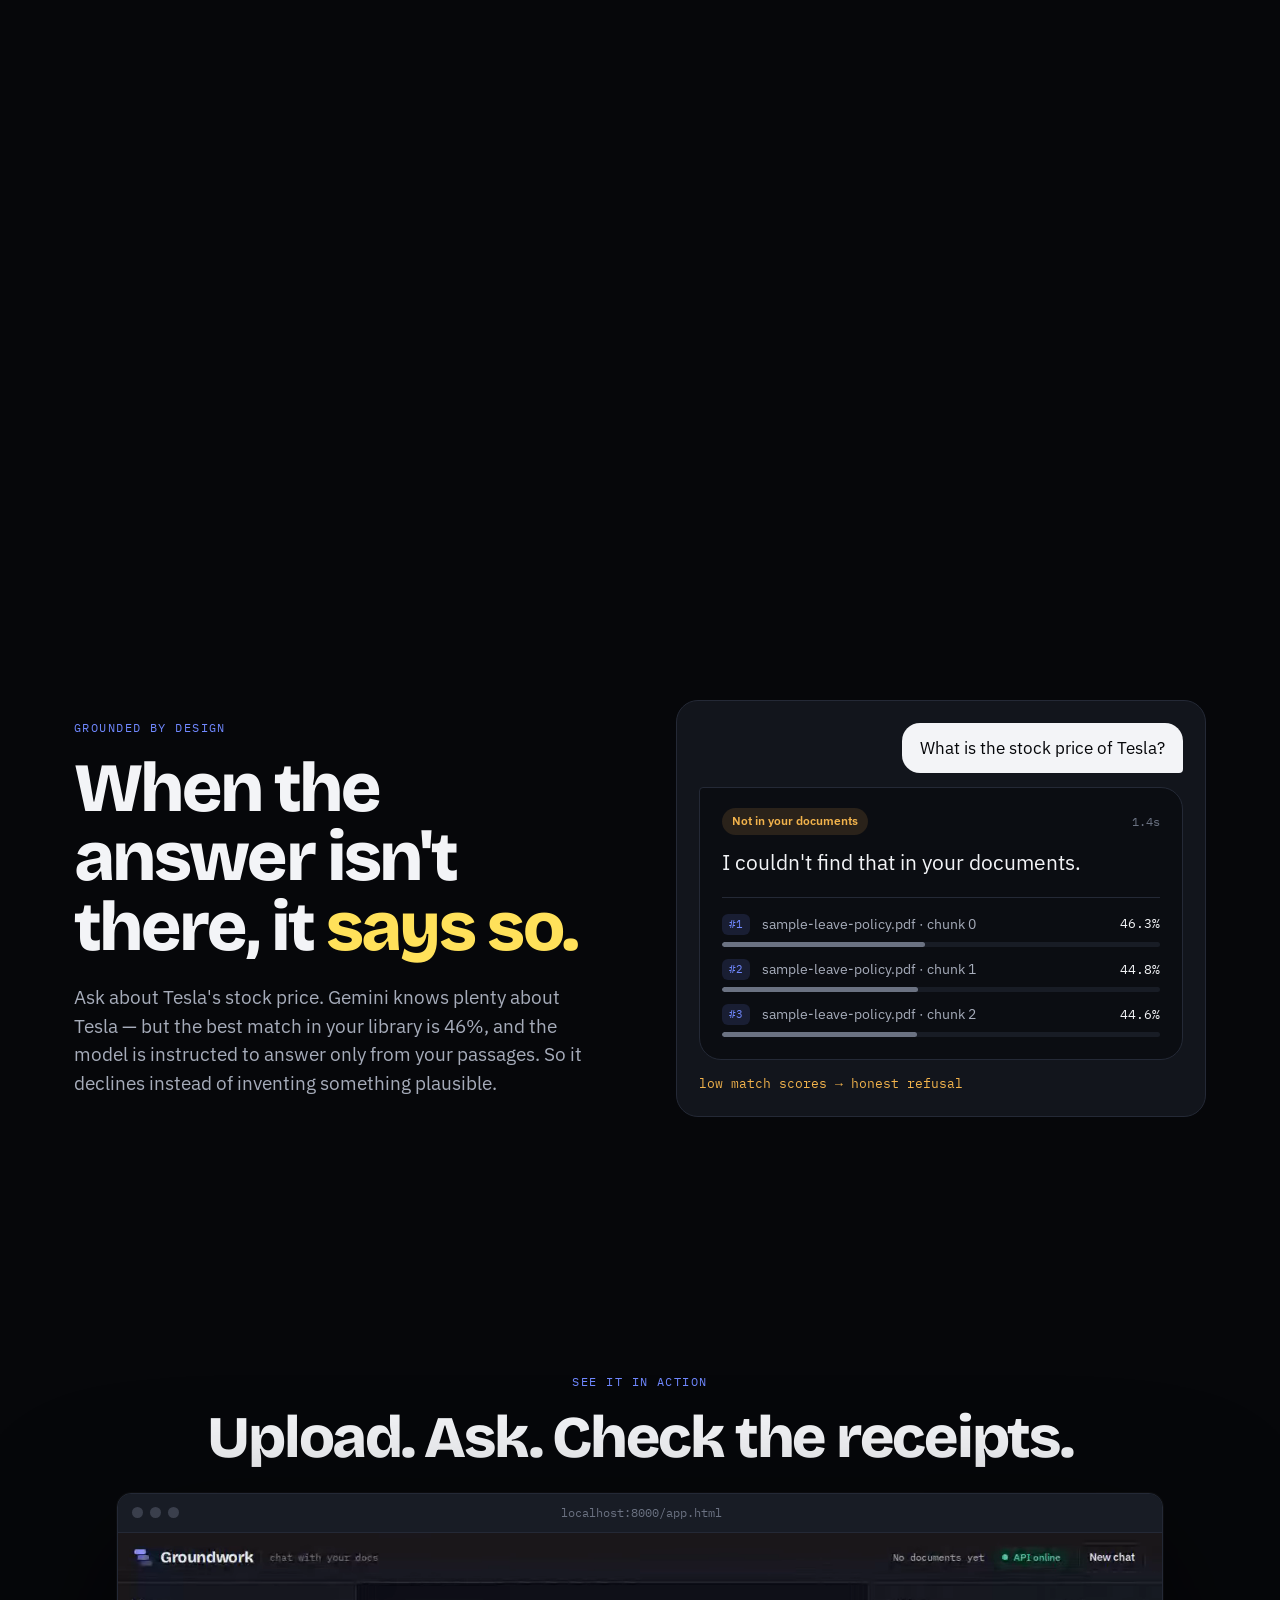
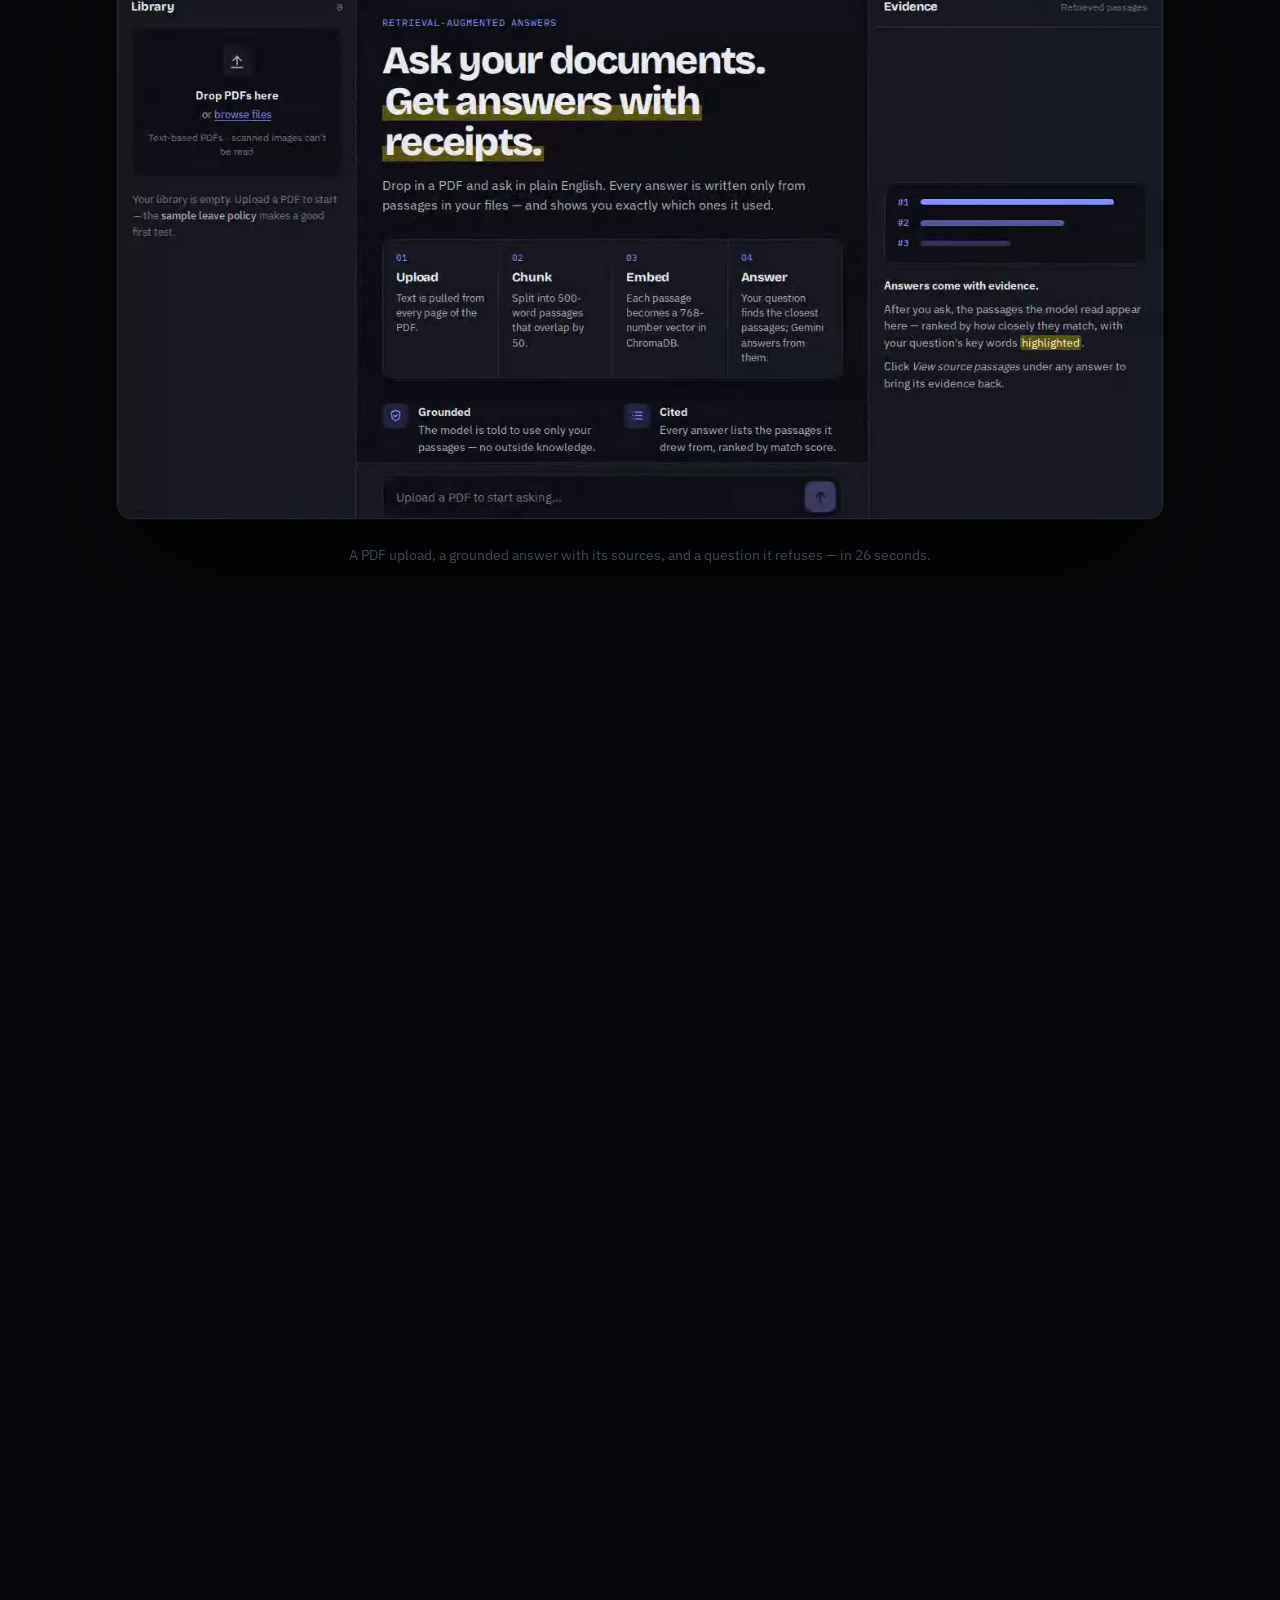
==== commit 6033ac92: "Fix pinned scroll scenes on iPhone Safari overflow-x: hidden on body broke position: sticky in mobil" ====
--- a/public/index.html
+++ b/public/index.html
@@ -34,8 +34,13 @@
   body {
     background: var(--bg); color: var(--ink);
     font-family: var(--sans); font-size: 17px; line-height: 1.55;
-    -webkit-font-smoothing: antialiased; overflow-x: hidden;
-  }
+    -webkit-font-smoothing: antialiased;
+    /* "clip", not "hidden": on iPhone Safari, overflow-x: hidden on <body> turns it into its own
+       scroll box, which silently breaks position: sticky. Sticky is what pins each scene while you
+       scroll, so on phones the animations just scrolled past instead of playing. */
+    overflow-x: clip;
+  }
+  @supports not (overflow: clip) { html, body { overflow-x: hidden; } }
   a { color: inherit; }
   :focus-visible { outline: 2px solid var(--accent); outline-offset: 3px; border-radius: 6px; }
   .mono { font-family: var(--mono); font-variant-numeric: tabular-nums; }
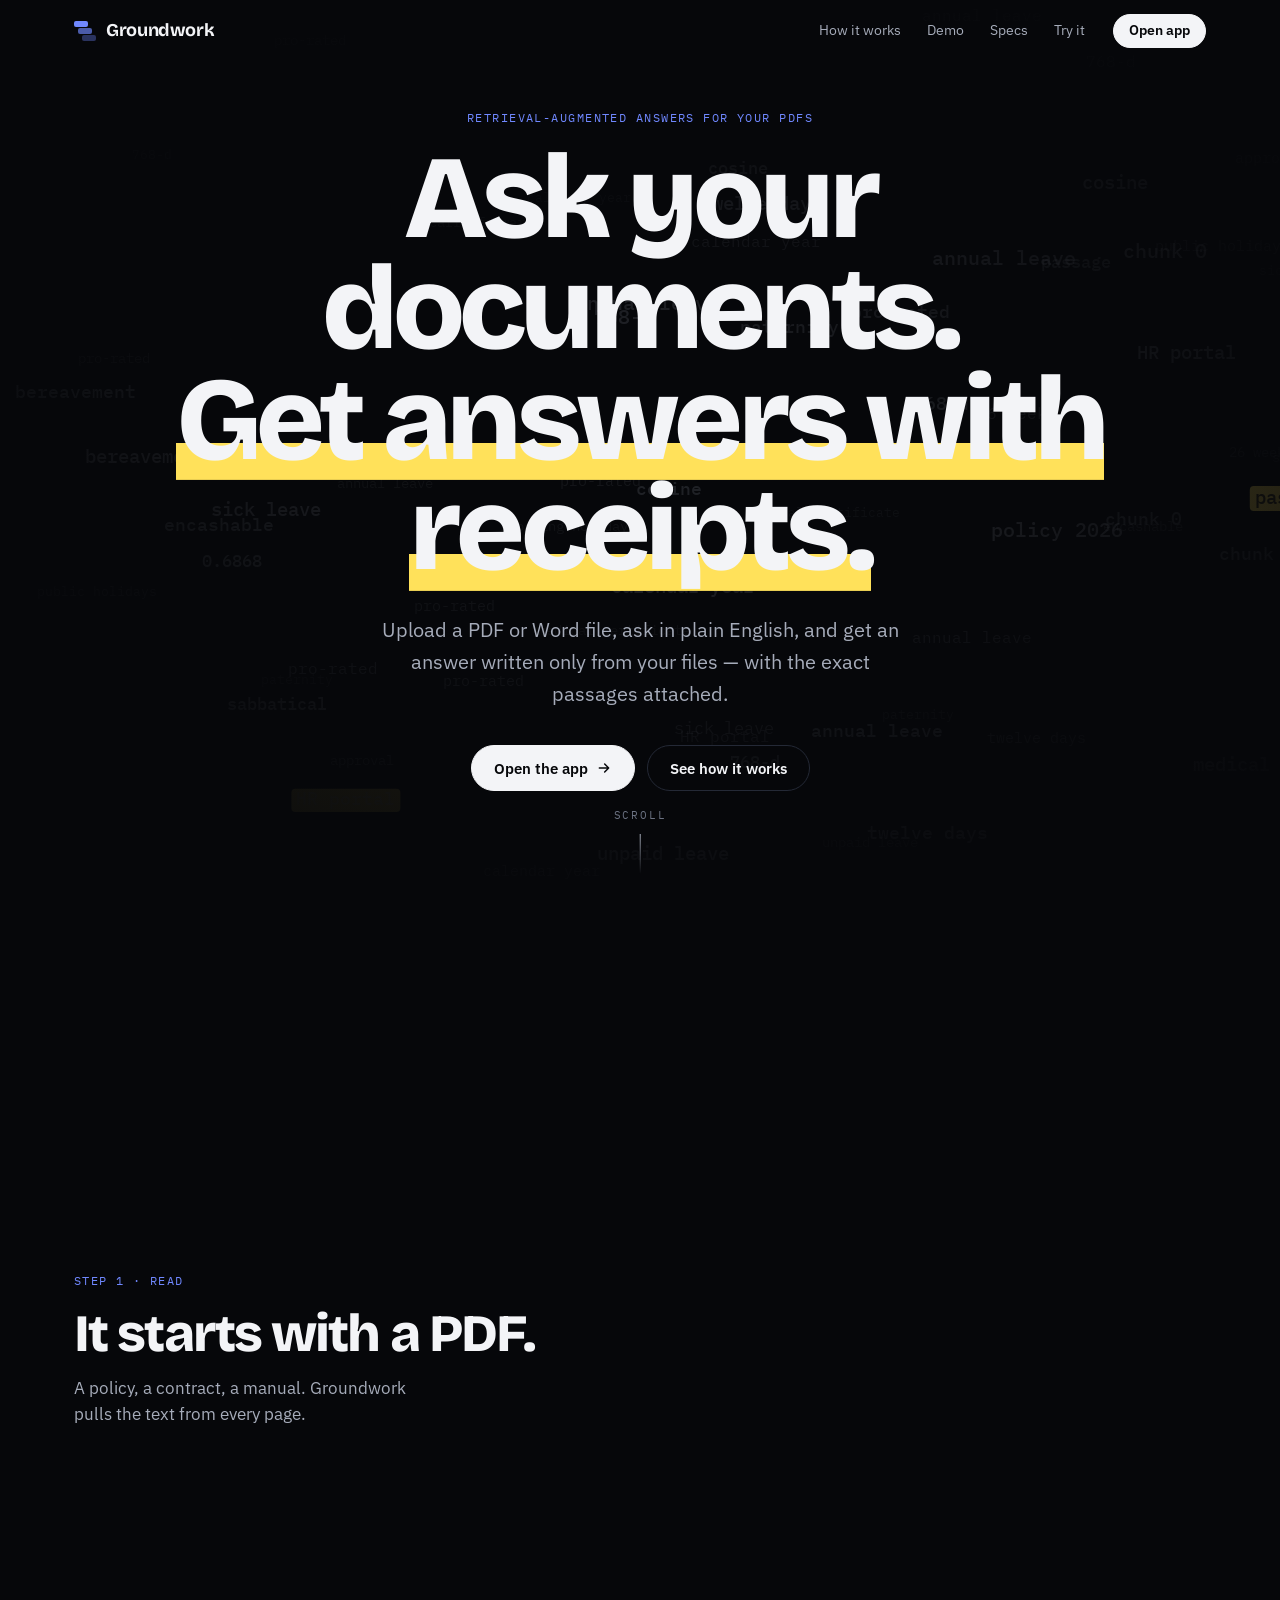
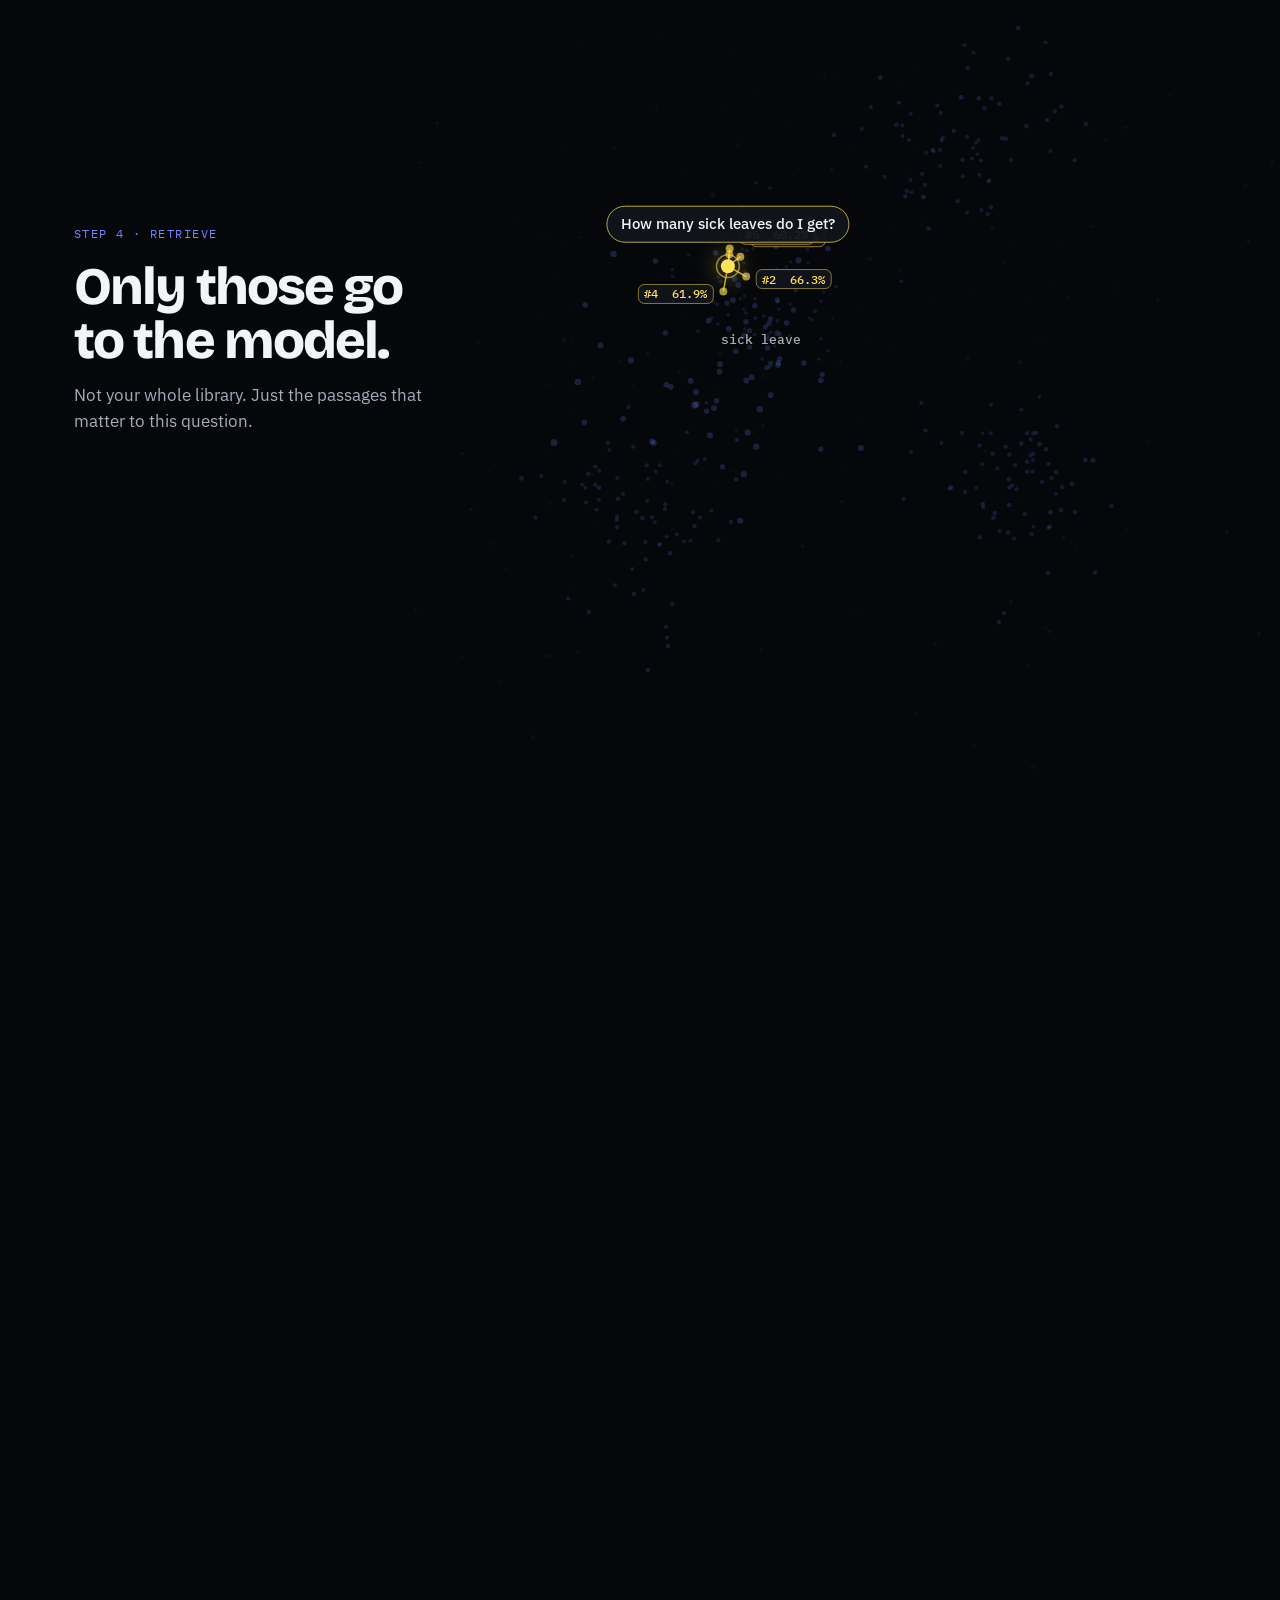
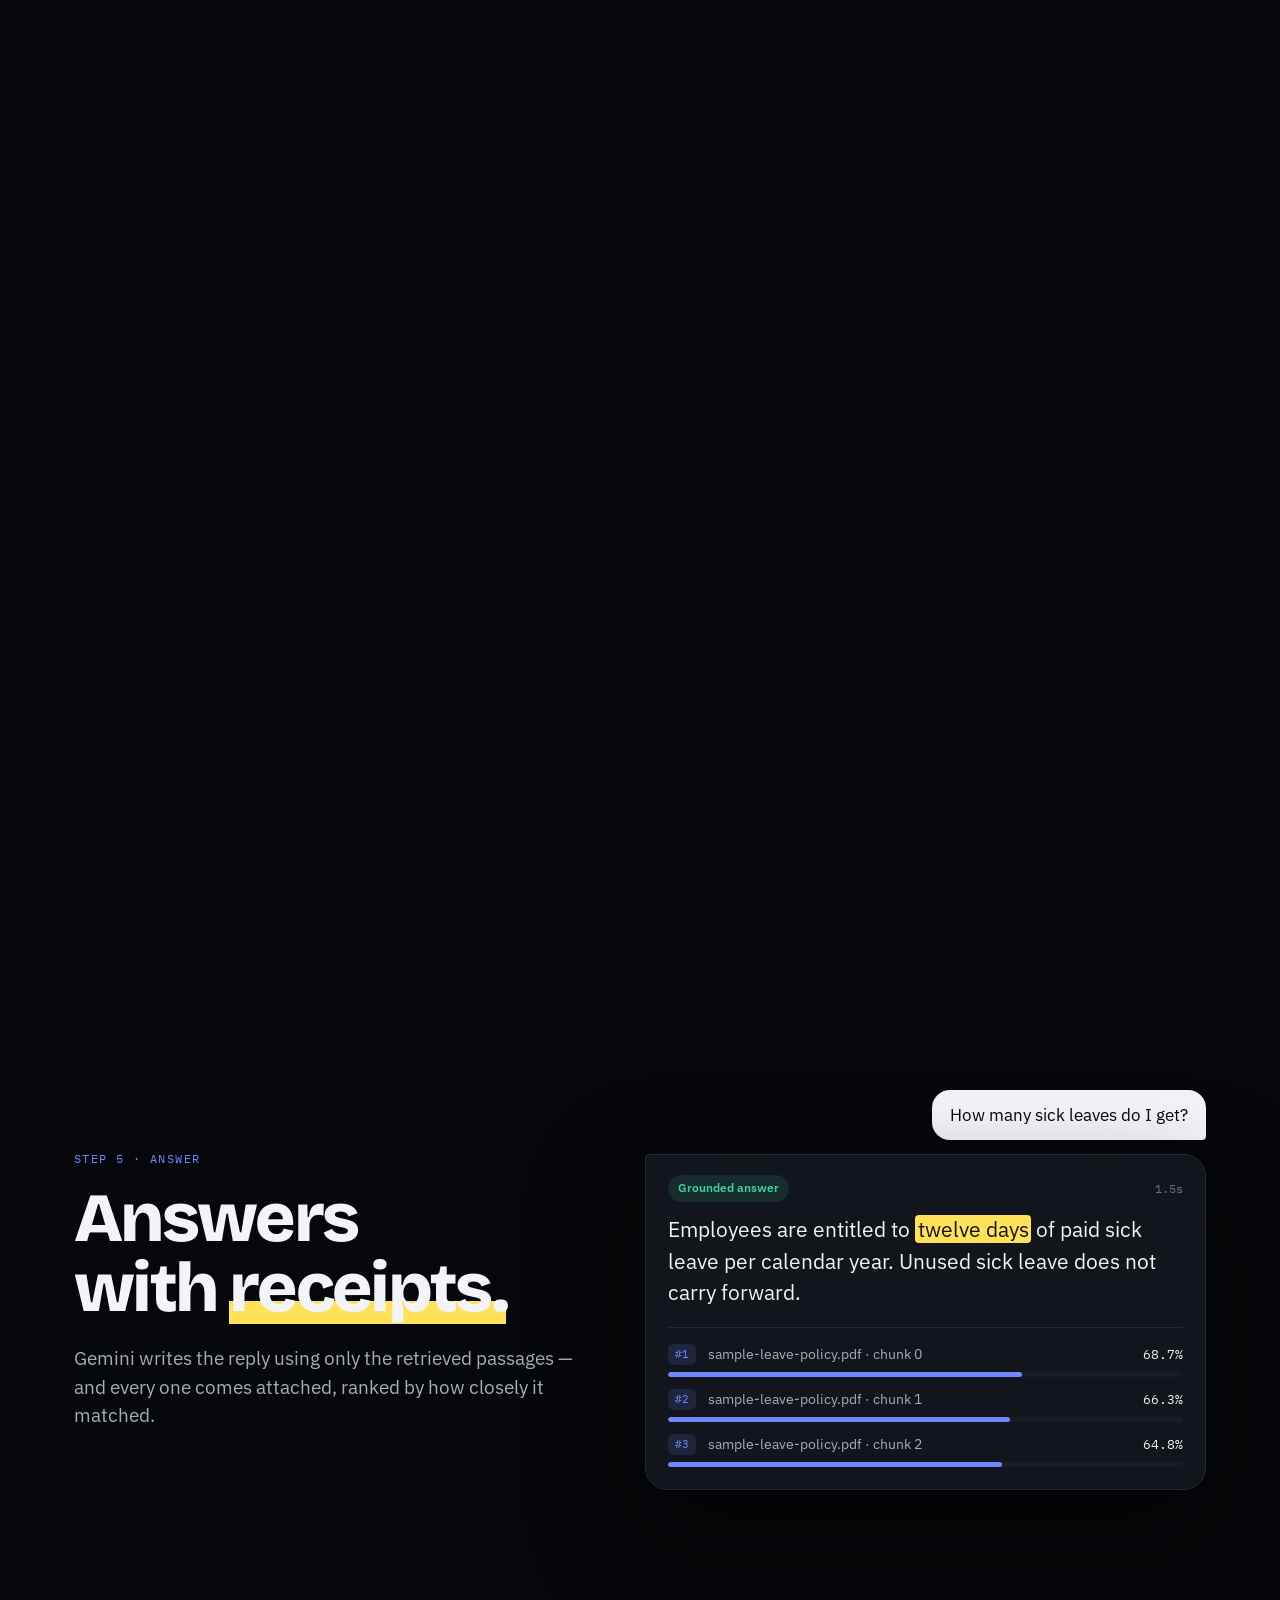
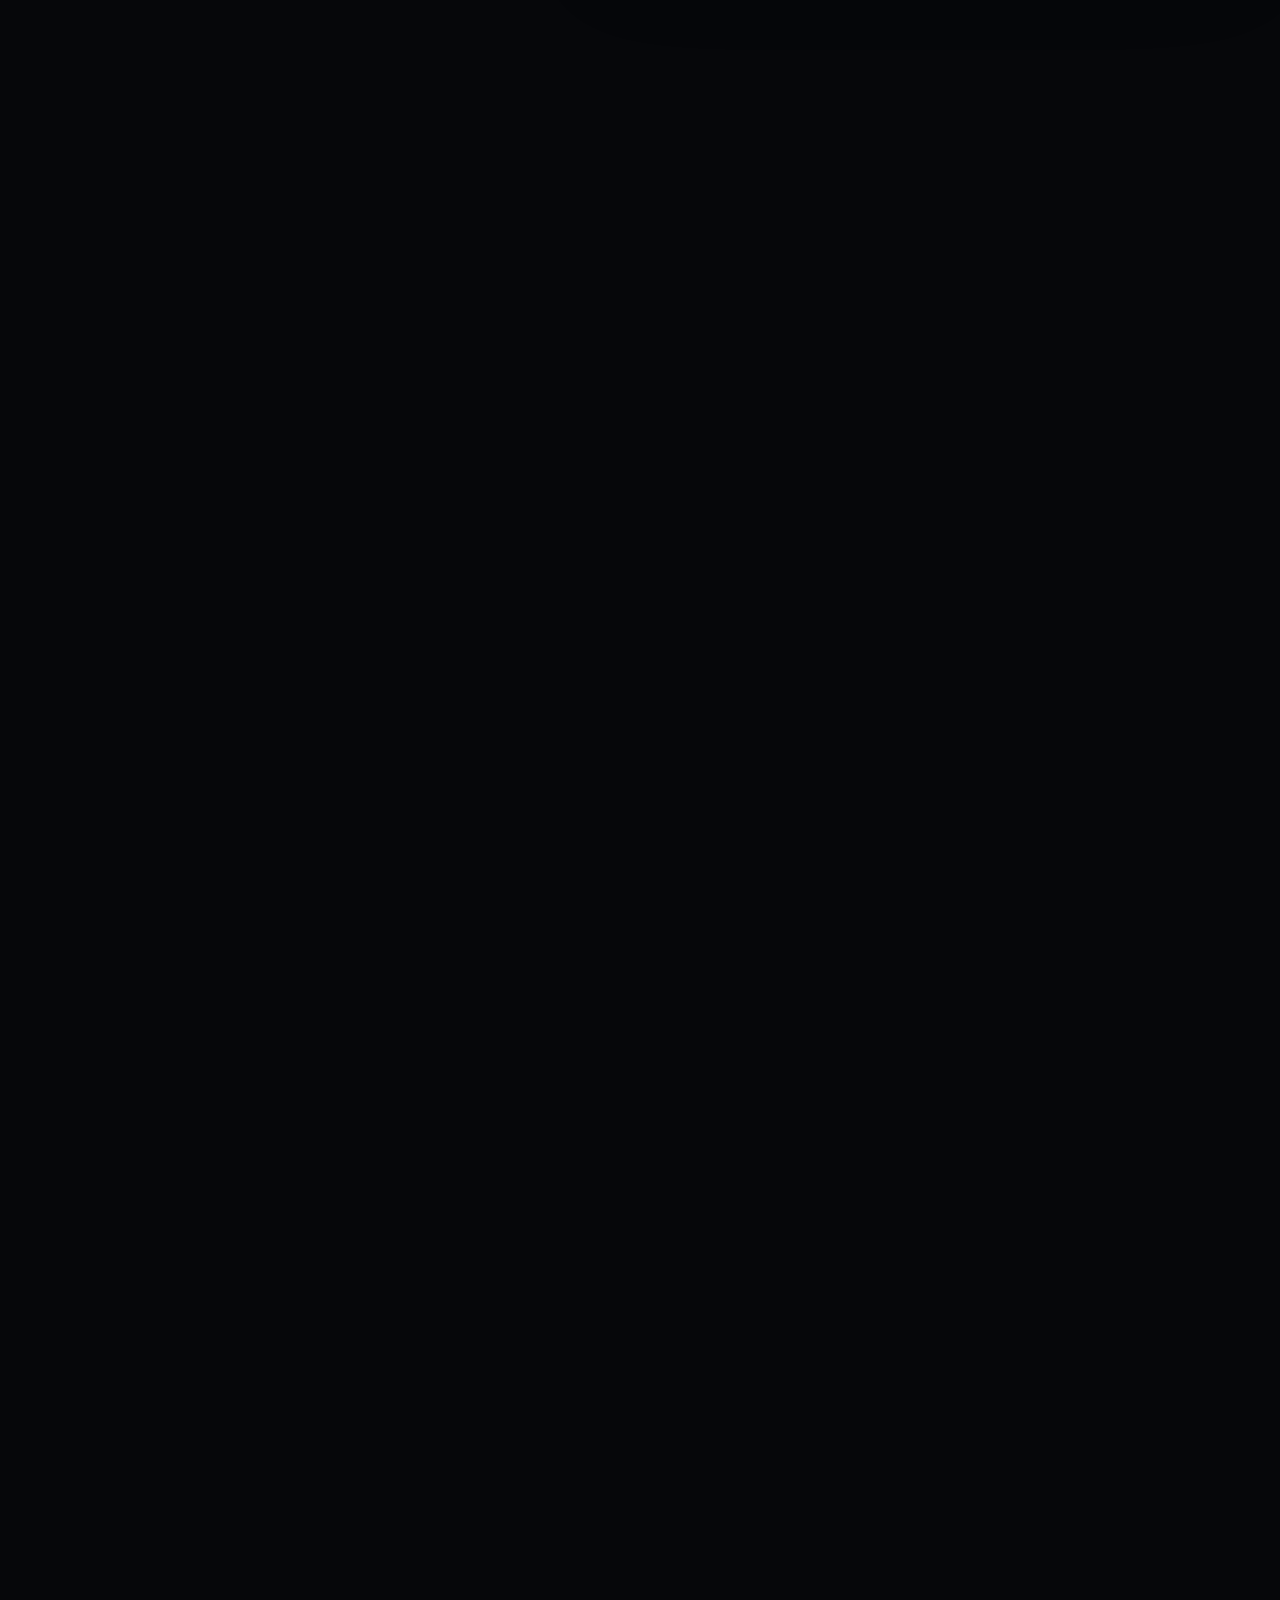
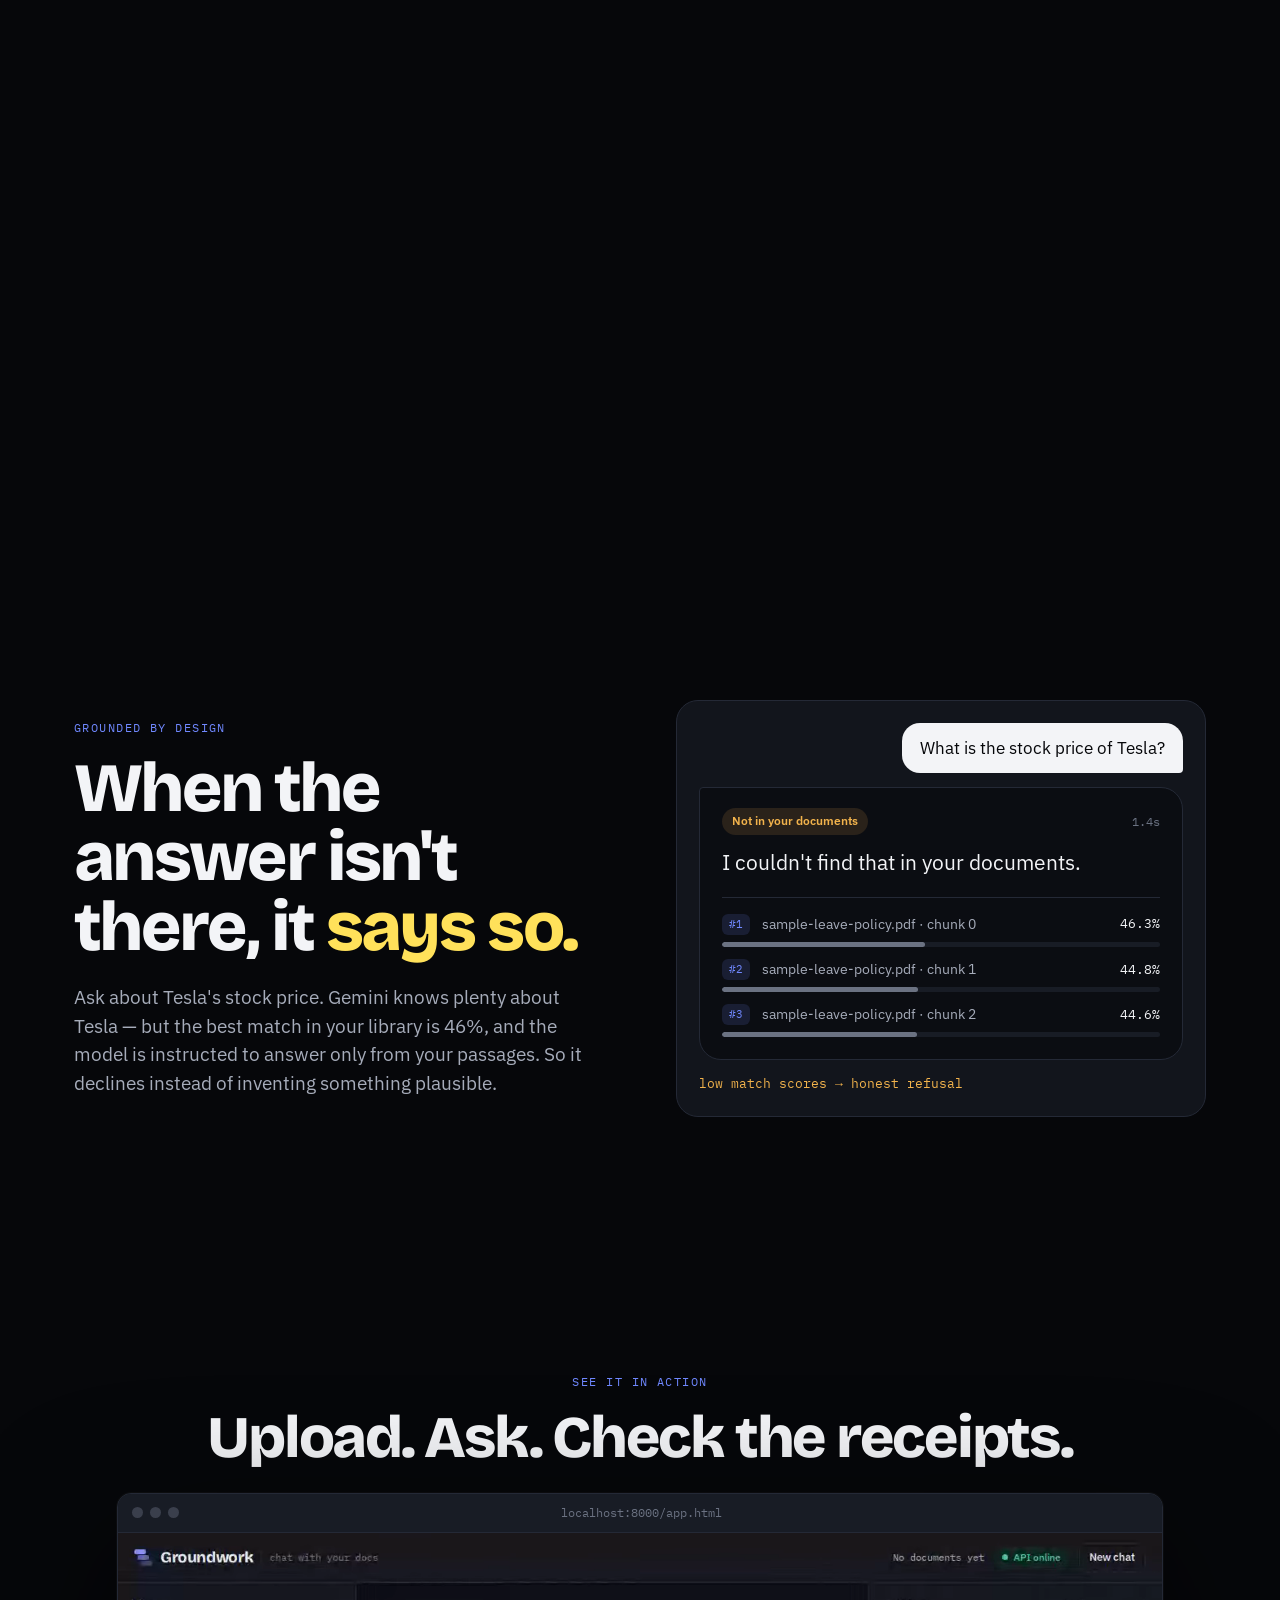
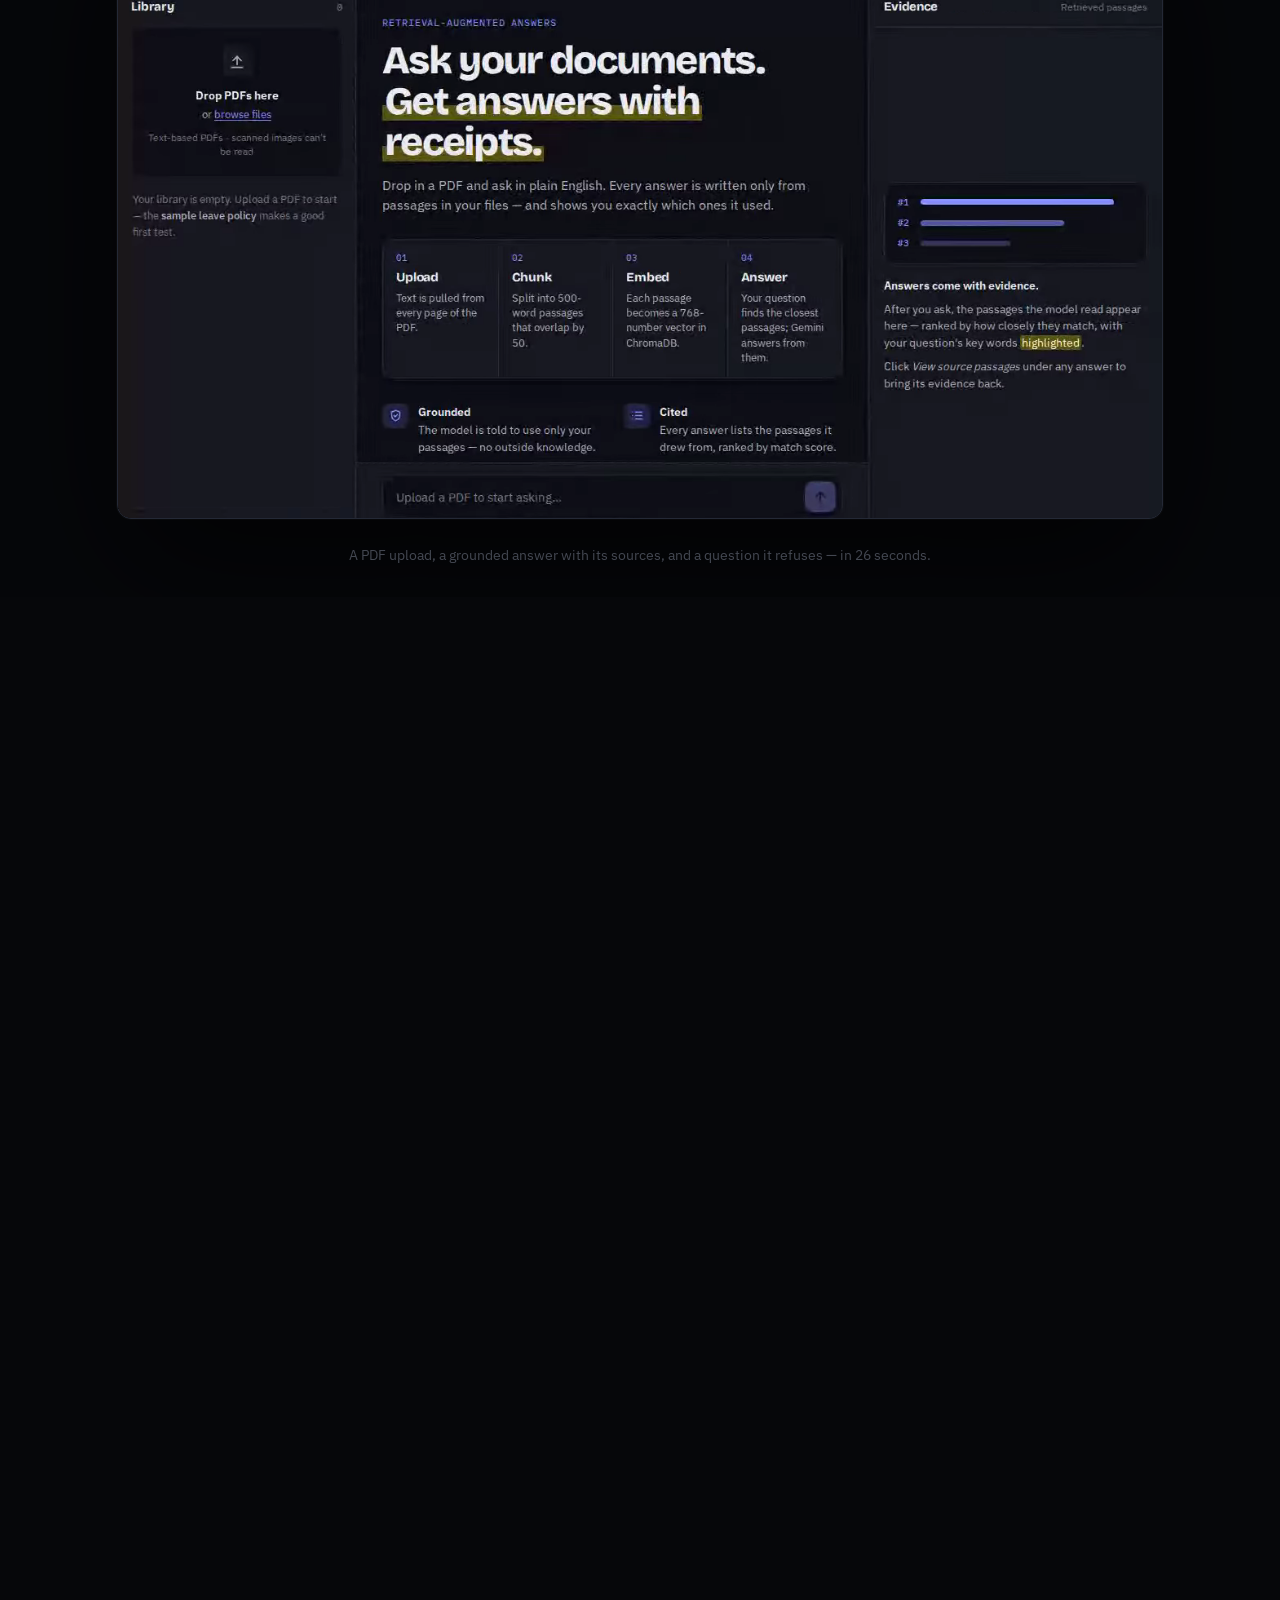
==== commit 5d587816: "Reduce Motion: fade pictures and captions in softly instead of showing them all at once Co-Authored-" ====
--- a/public/index.html
+++ b/public/index.html
@@ -290,7 +290,12 @@
   .reduced .stage { position: relative; height: auto; overflow: visible; }
   .reduced .stage canvas { position: relative; height: 70vh; }
   .reduced .caps { position: relative; left: auto; top: auto; transform: none; width: auto; height: auto; max-width: 1180px; margin: 0 auto; padding: 0 24px 60px; display: grid; gap: 36px; }
-  .reduced .cap { position: static; opacity: 1 !important; transform: none !important; }
+  .reduced .cap { position: static; transform: none !important; }
+  /* Reduce Motion: nothing moves or pins, but each picture and caption fades in softly as you reach it
+     (opacity only, like Apple's site does for these visitors) */
+  .reduced .rv { transform: none !important; transition: opacity .9s ease !important; }
+  .reduced .stage canvas, .reduced .cap { opacity: 0 !important; transition: opacity .9s ease !important; }
+  .reduced .stage canvas.in, .reduced .cap.in { opacity: 1 !important; }
   .reduced .shade, .reduced .readout { display: none; }
   .reduced .answer-stage { padding-block: 12vh; }
   .reduced .film-stage { padding-block: 12vh; }
@@ -1085,6 +1090,7 @@
   });
 }, { threshold: .18, rootMargin: "0px 0px -8% 0px" });
 $$(".rv").forEach((el) => io.observe(el));
+if (REDUCED) $$(".stage canvas, .cap").forEach((el) => io.observe(el));
 
 /* ═════════ live: talks to your running server ═════════ */
 const live = {
